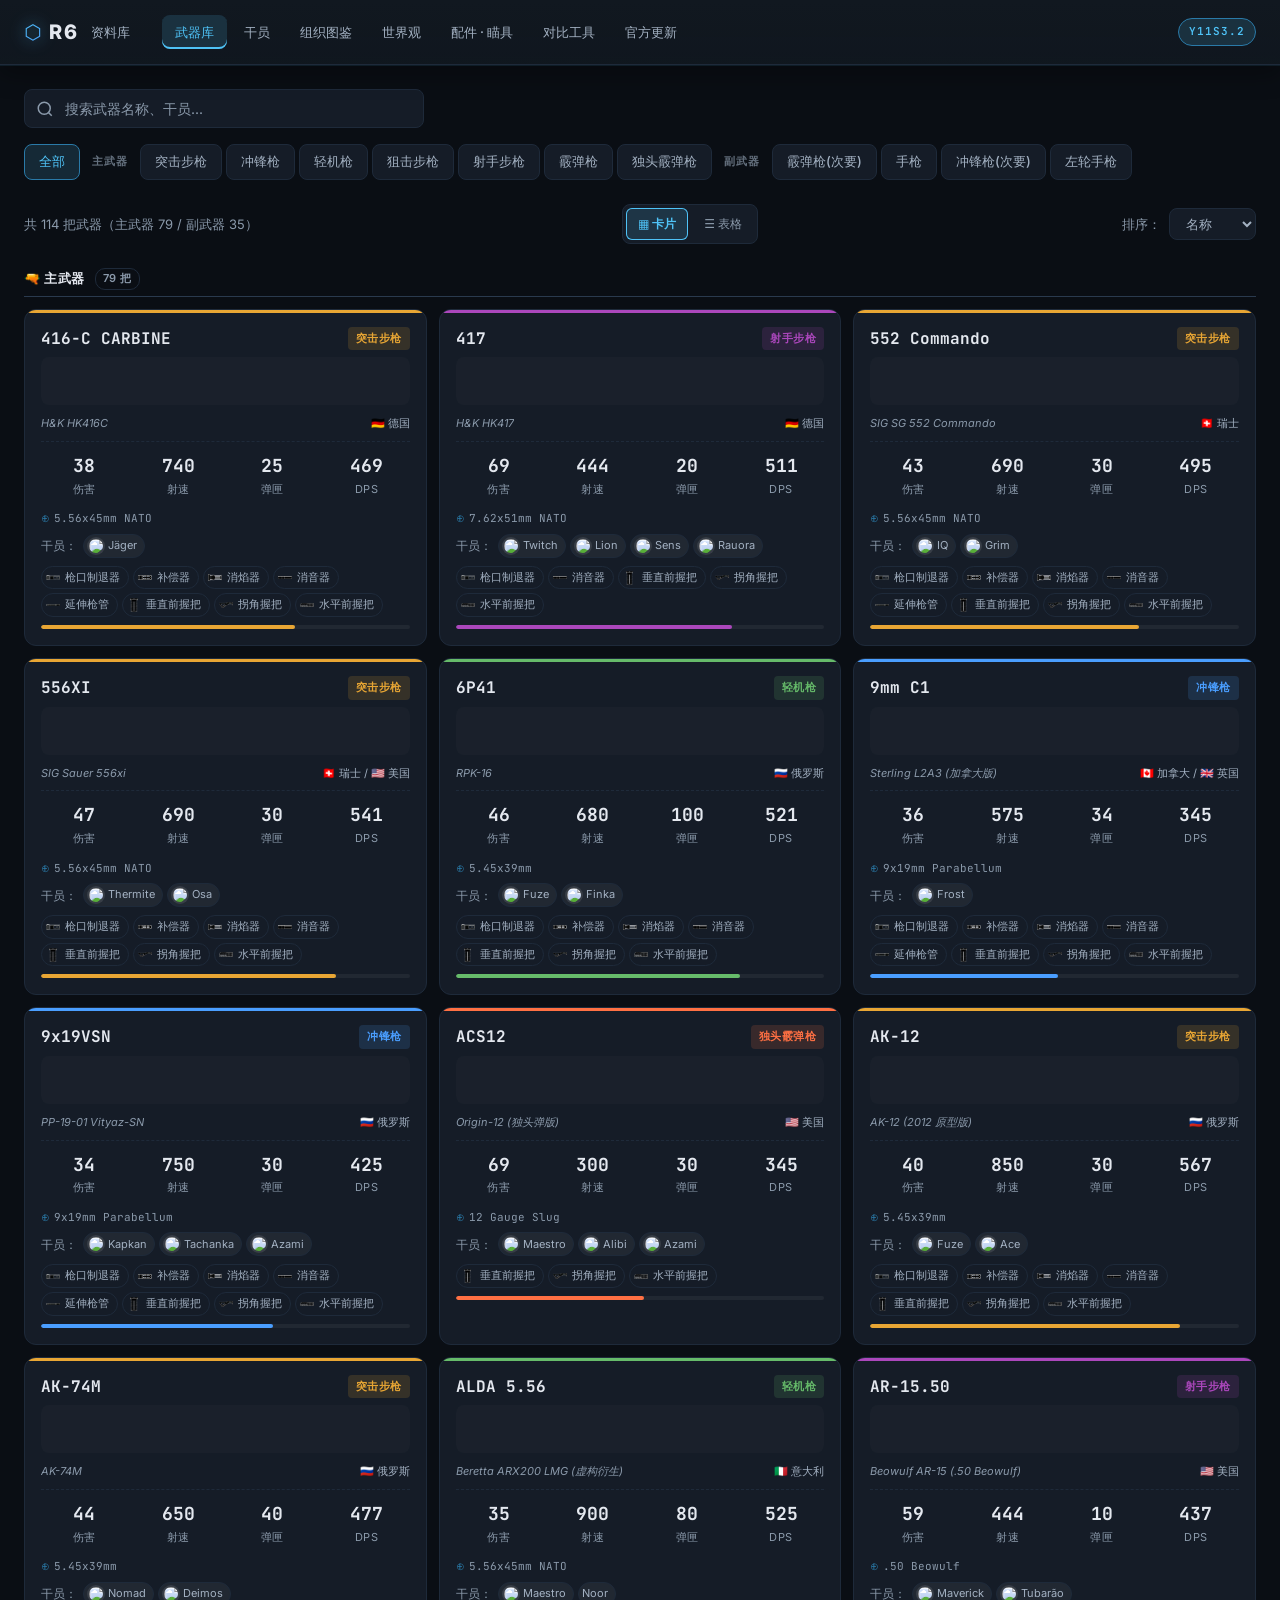
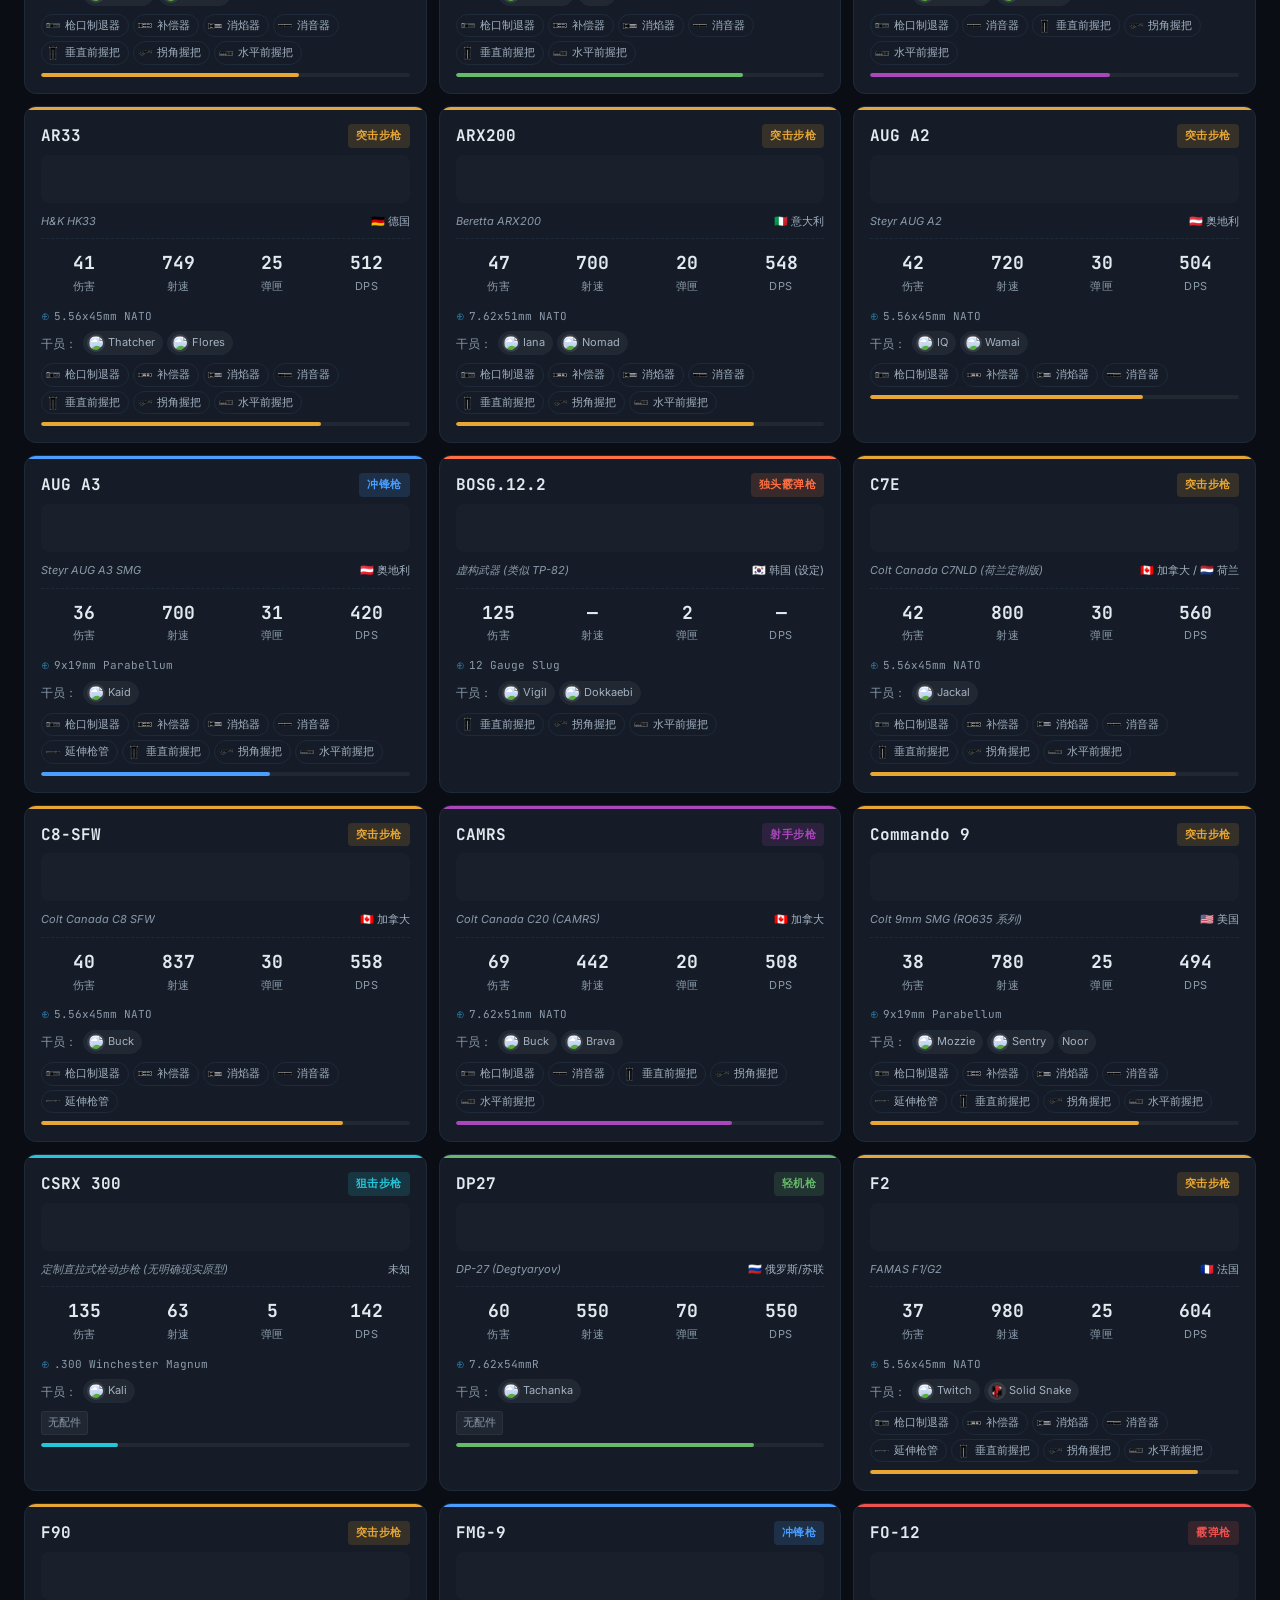
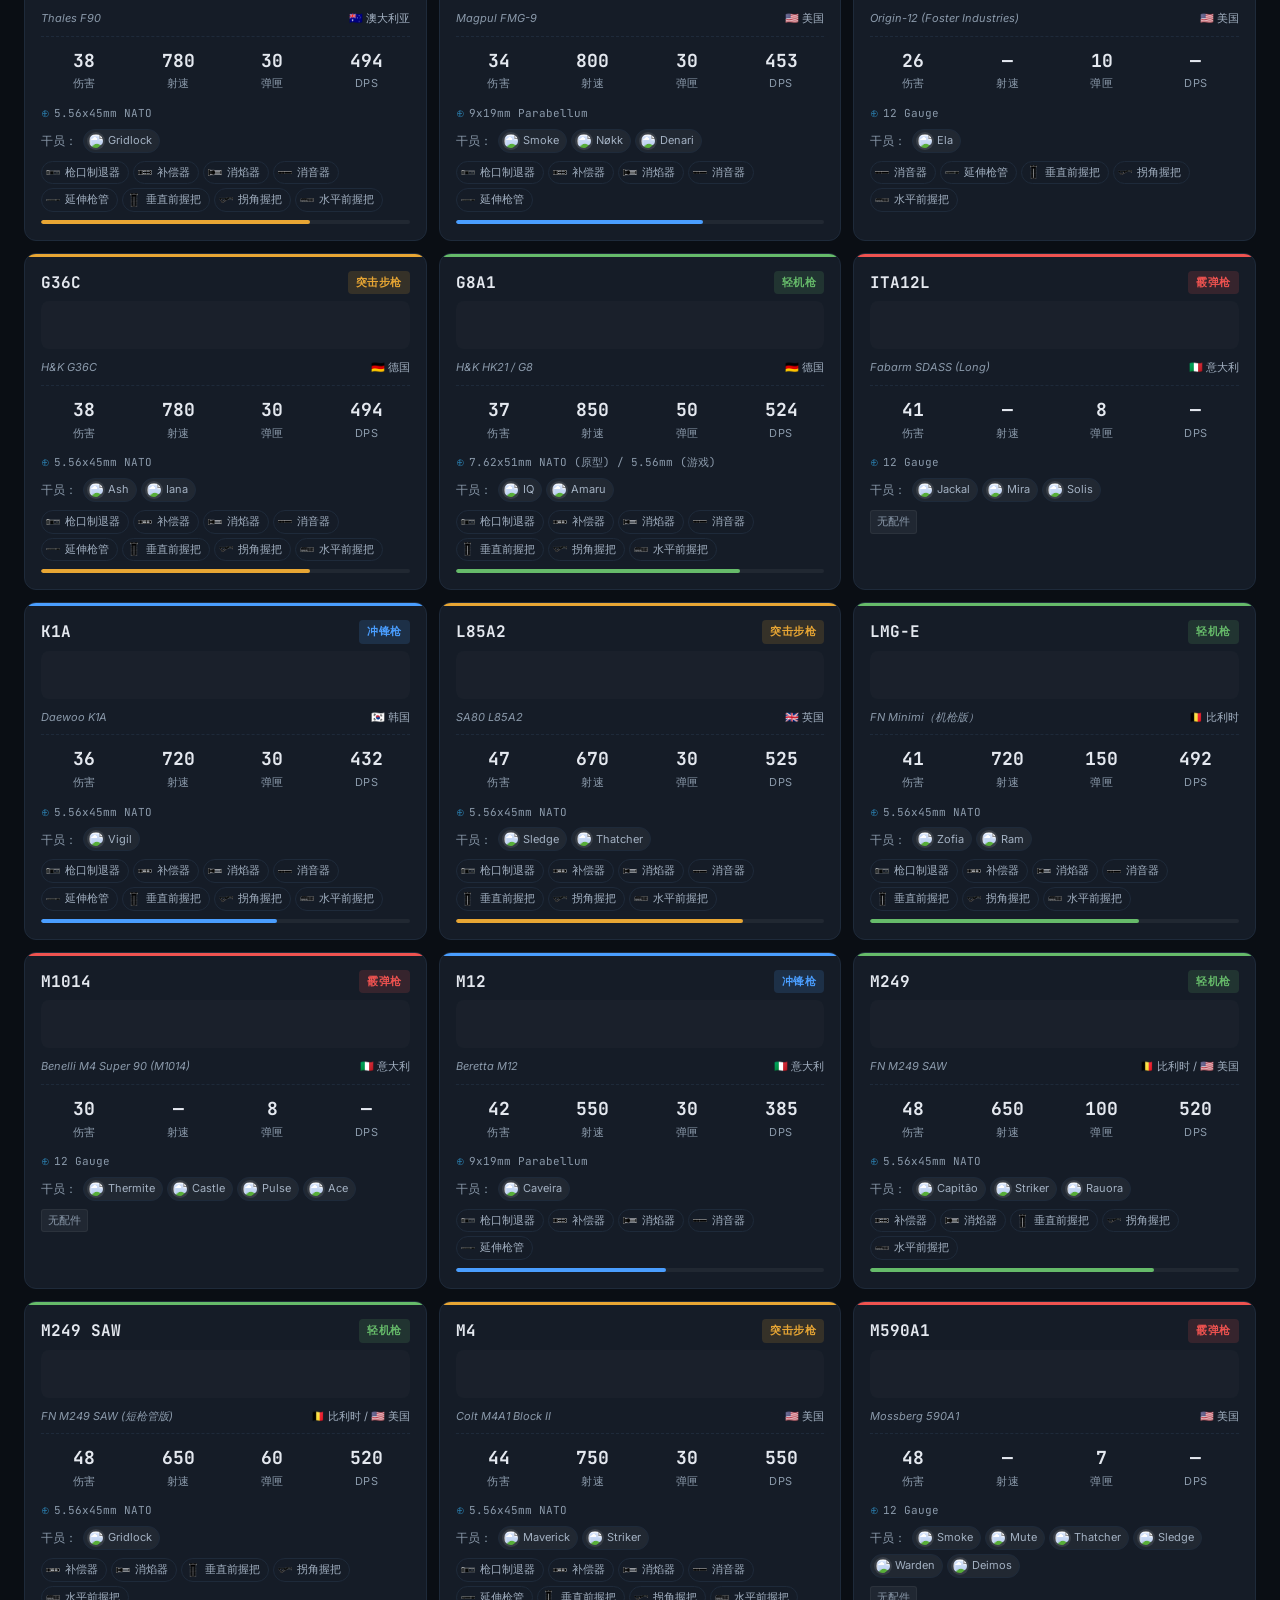
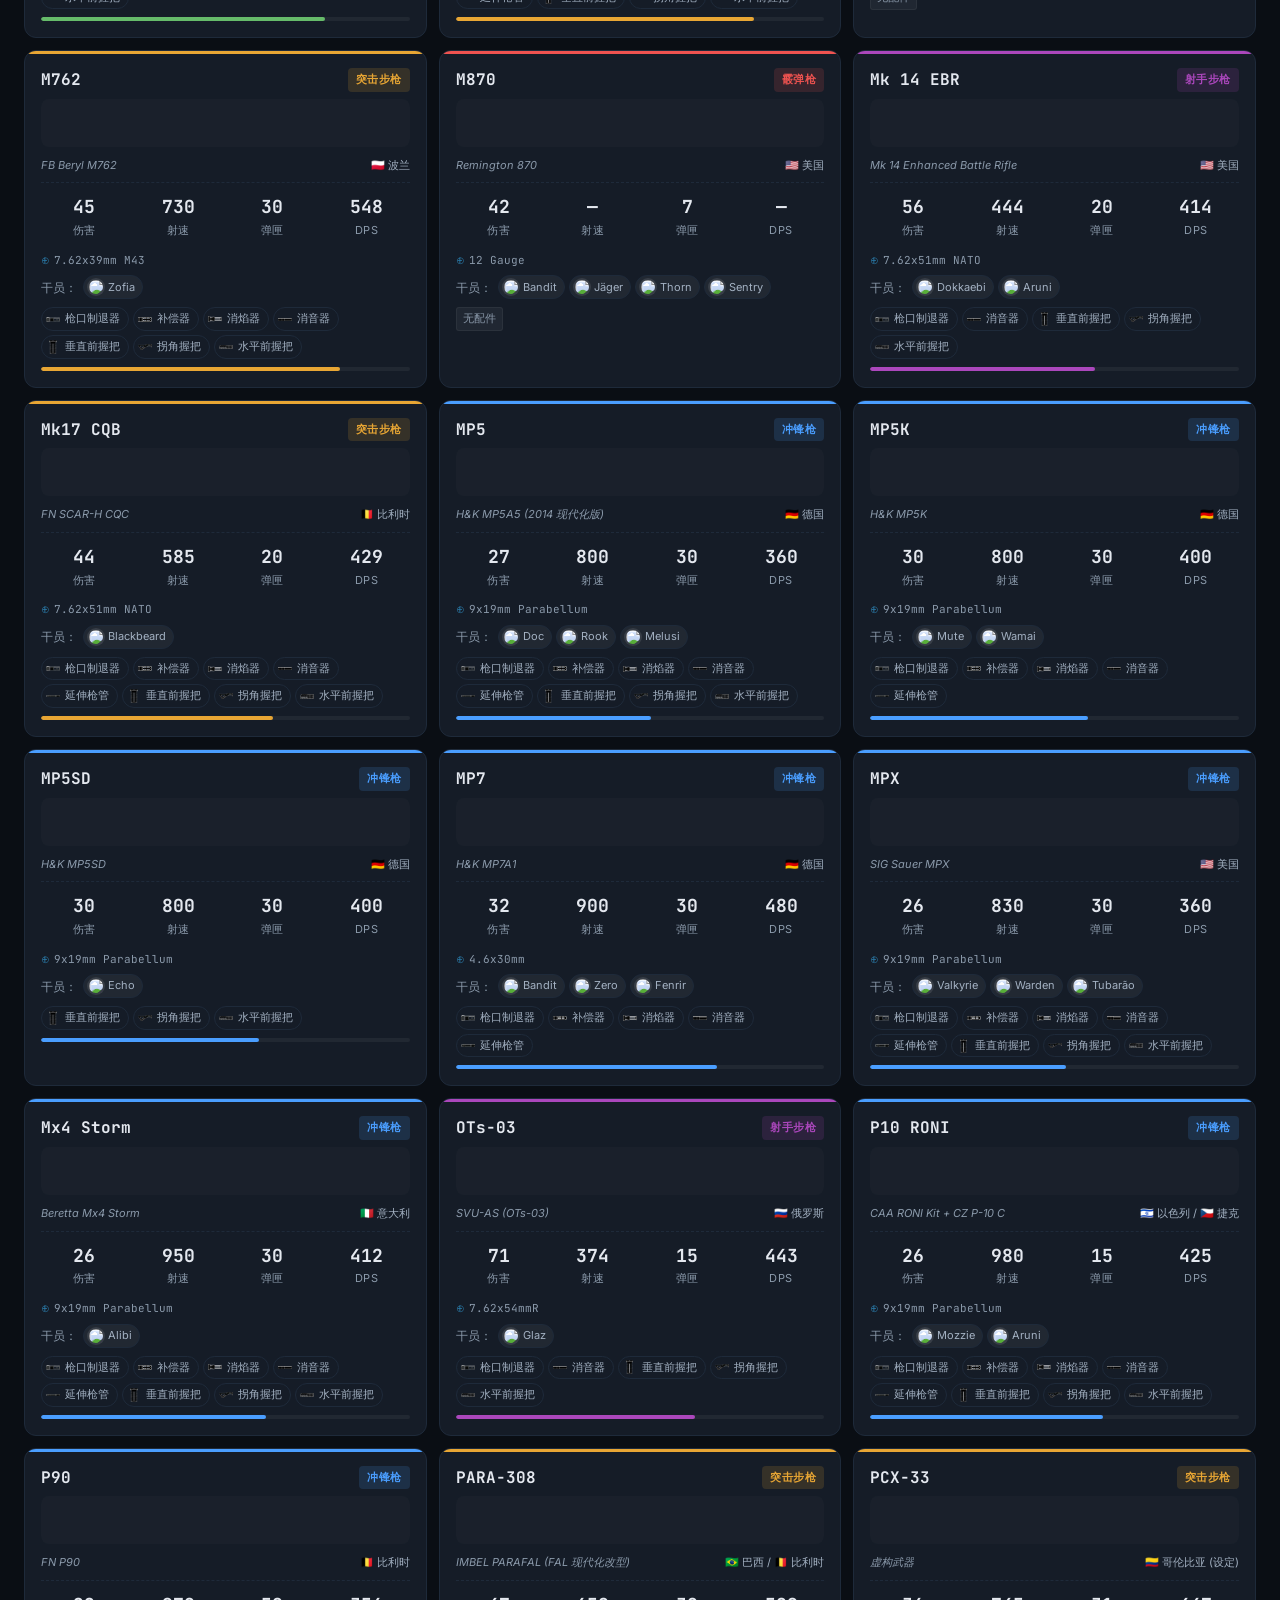
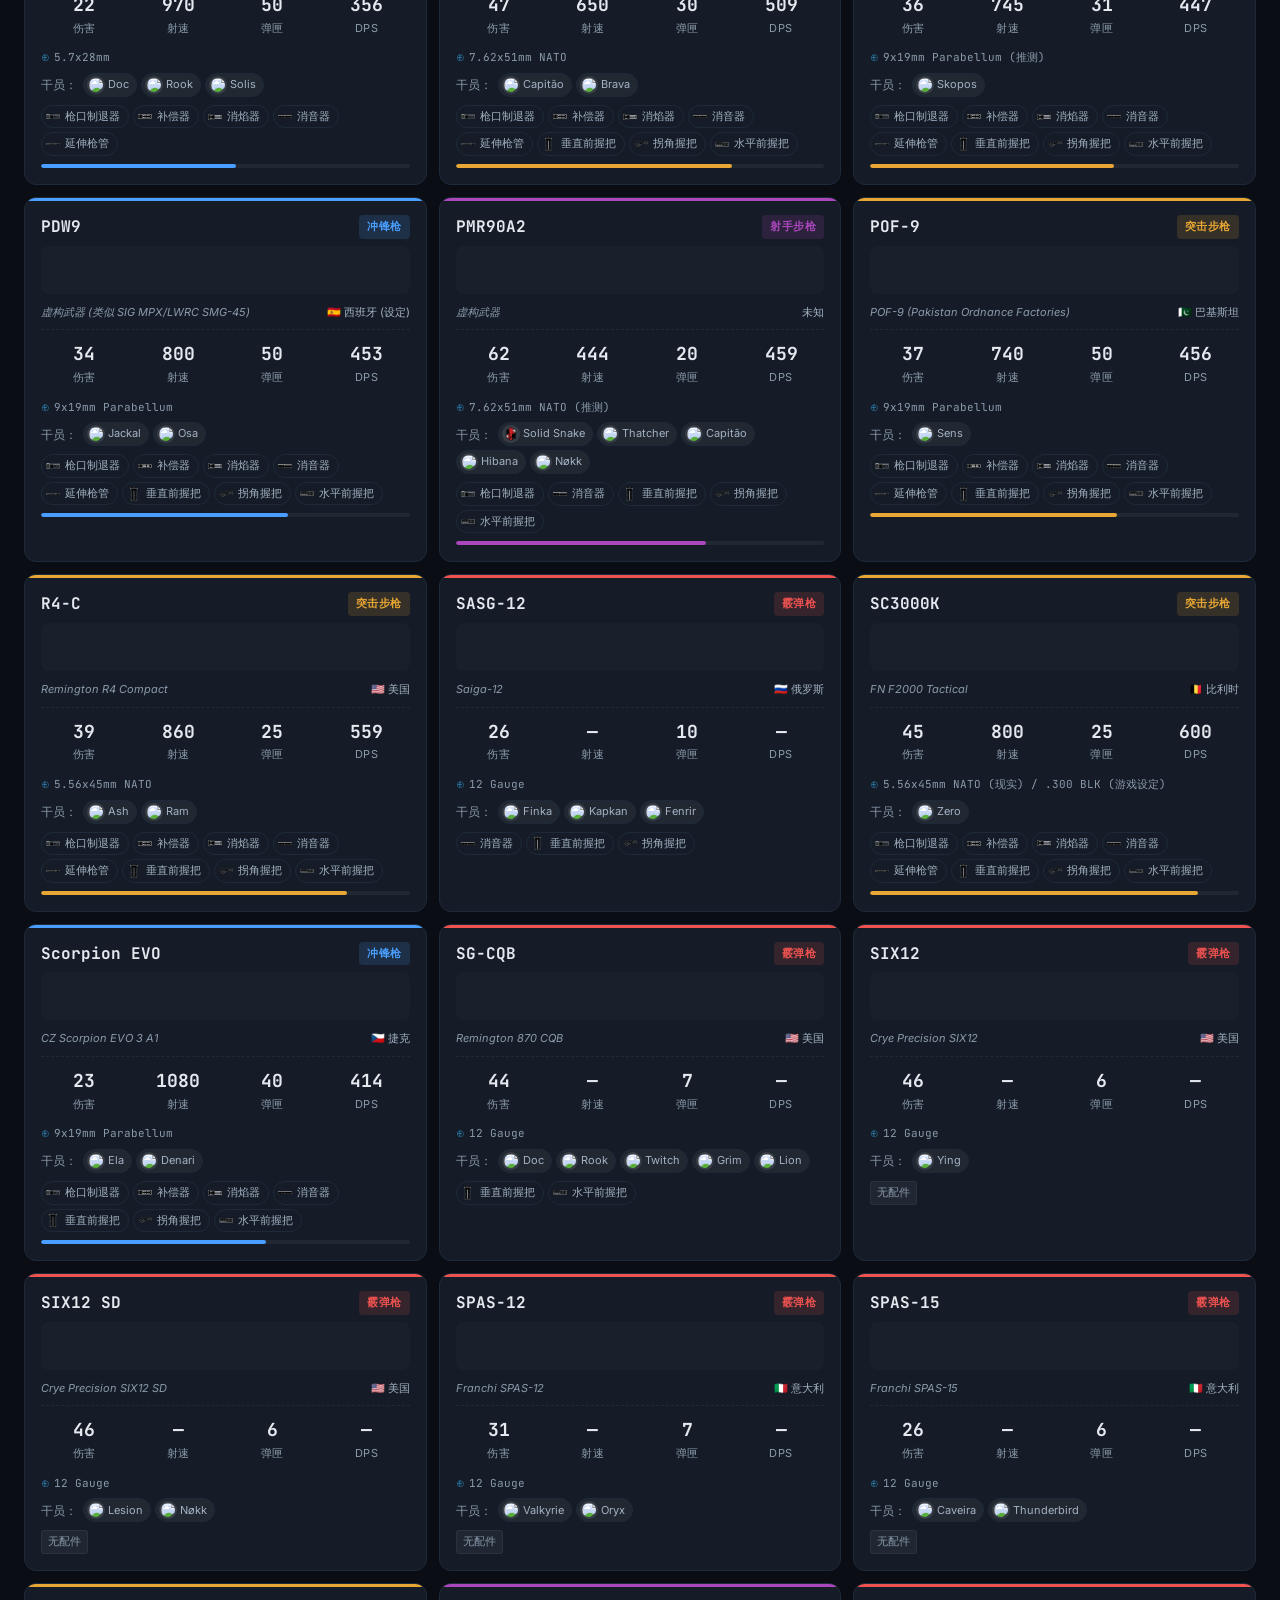
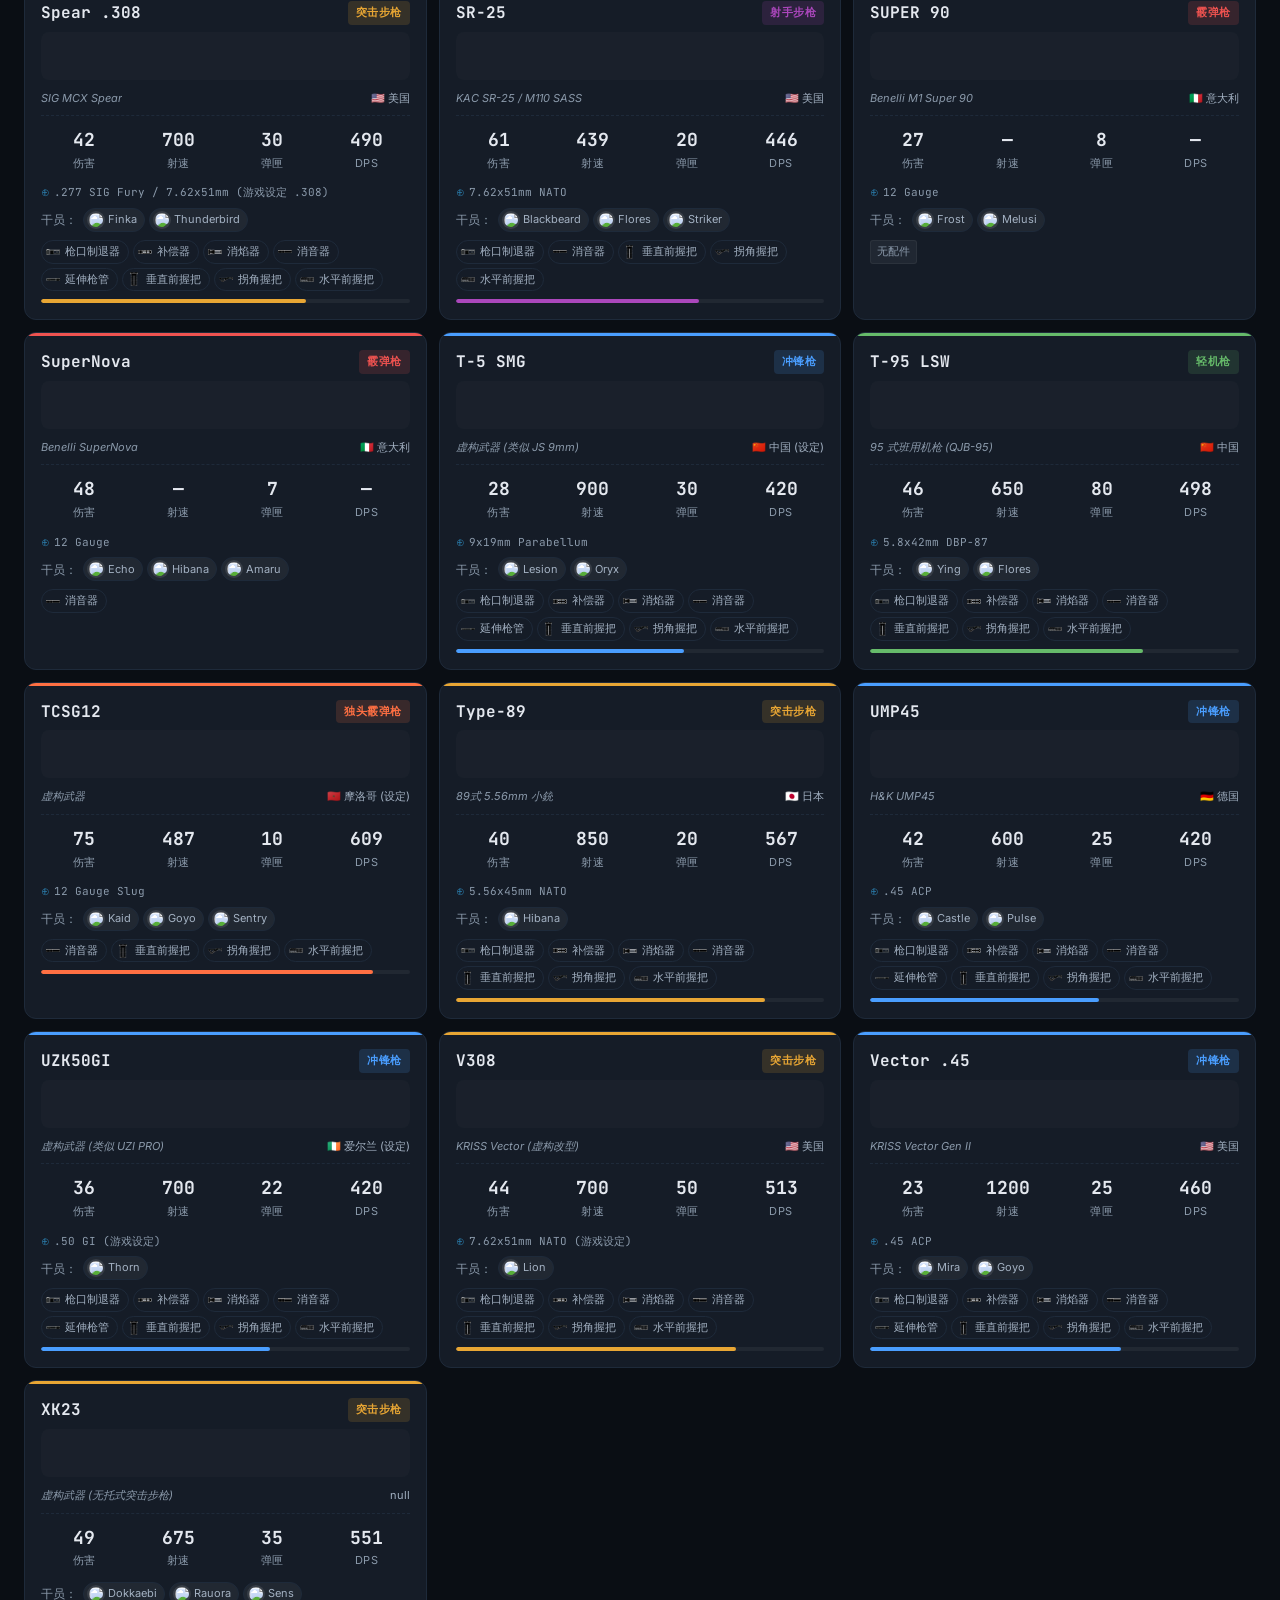
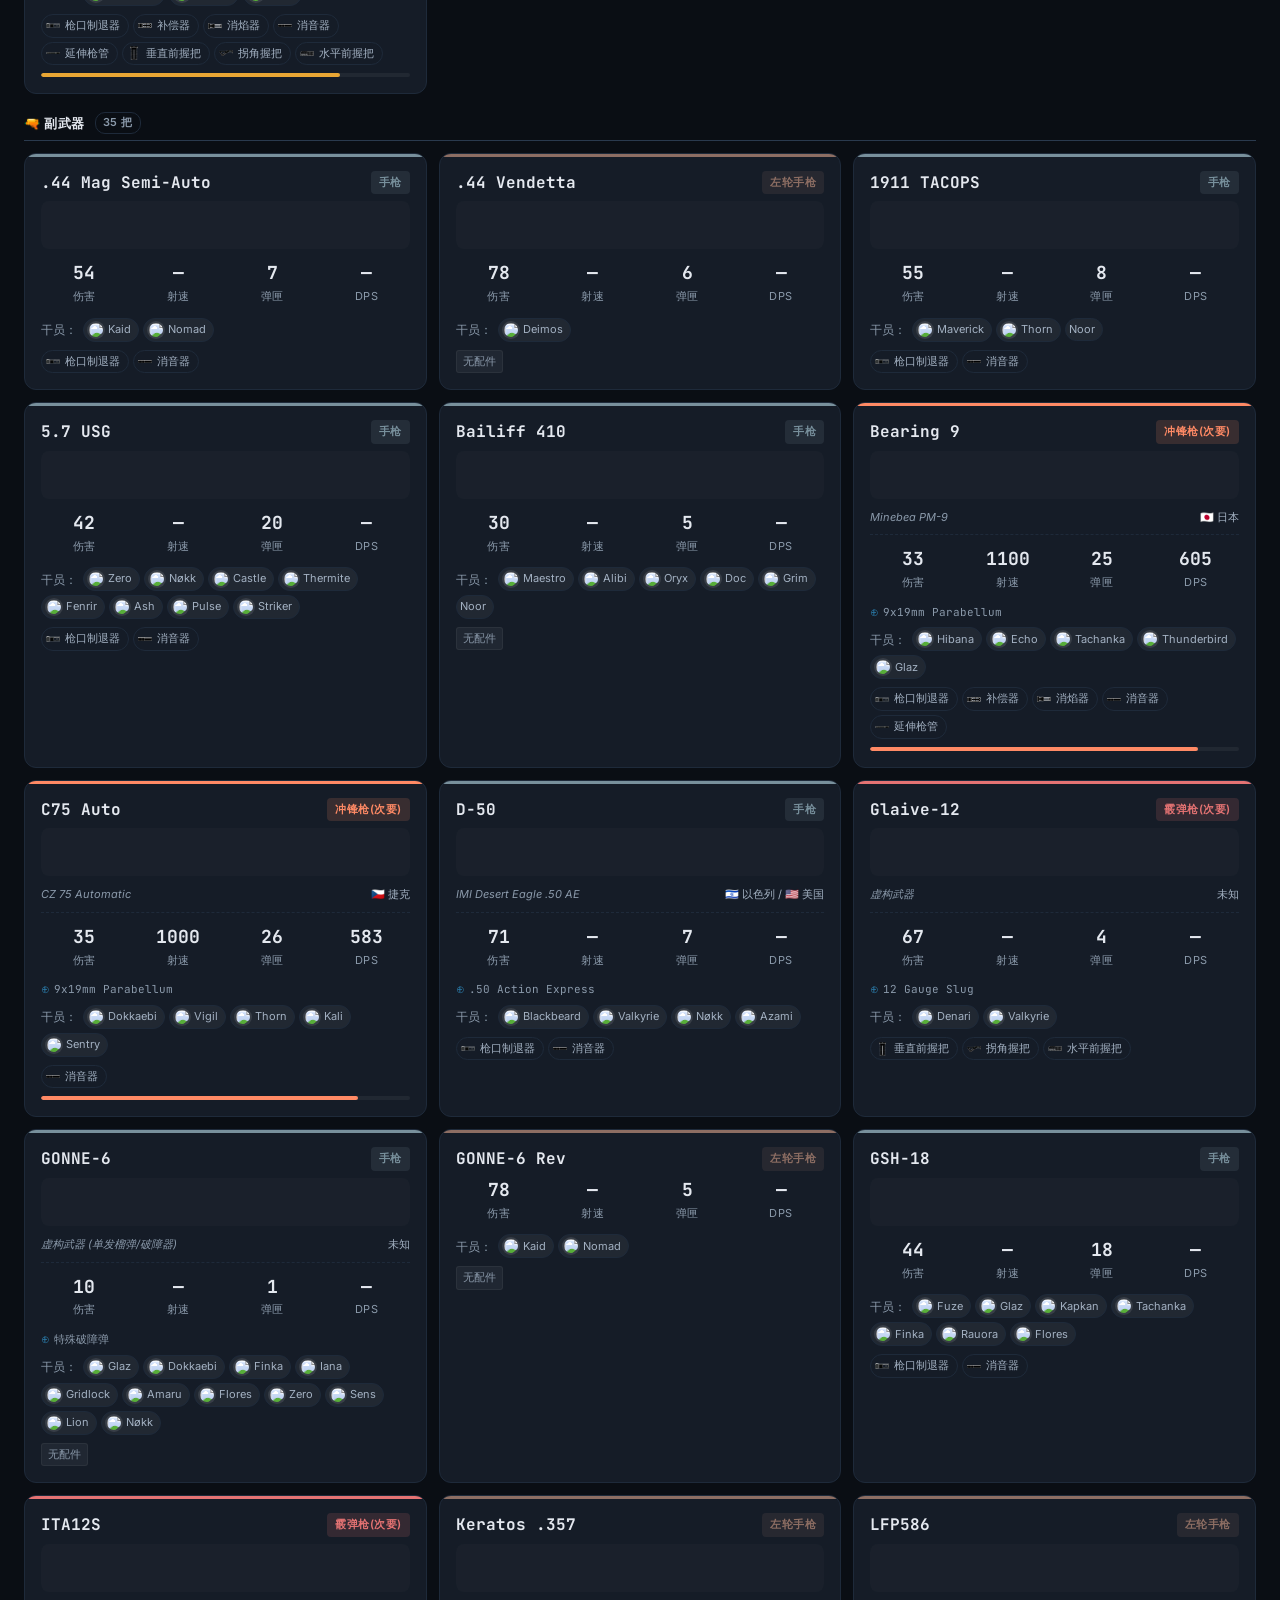
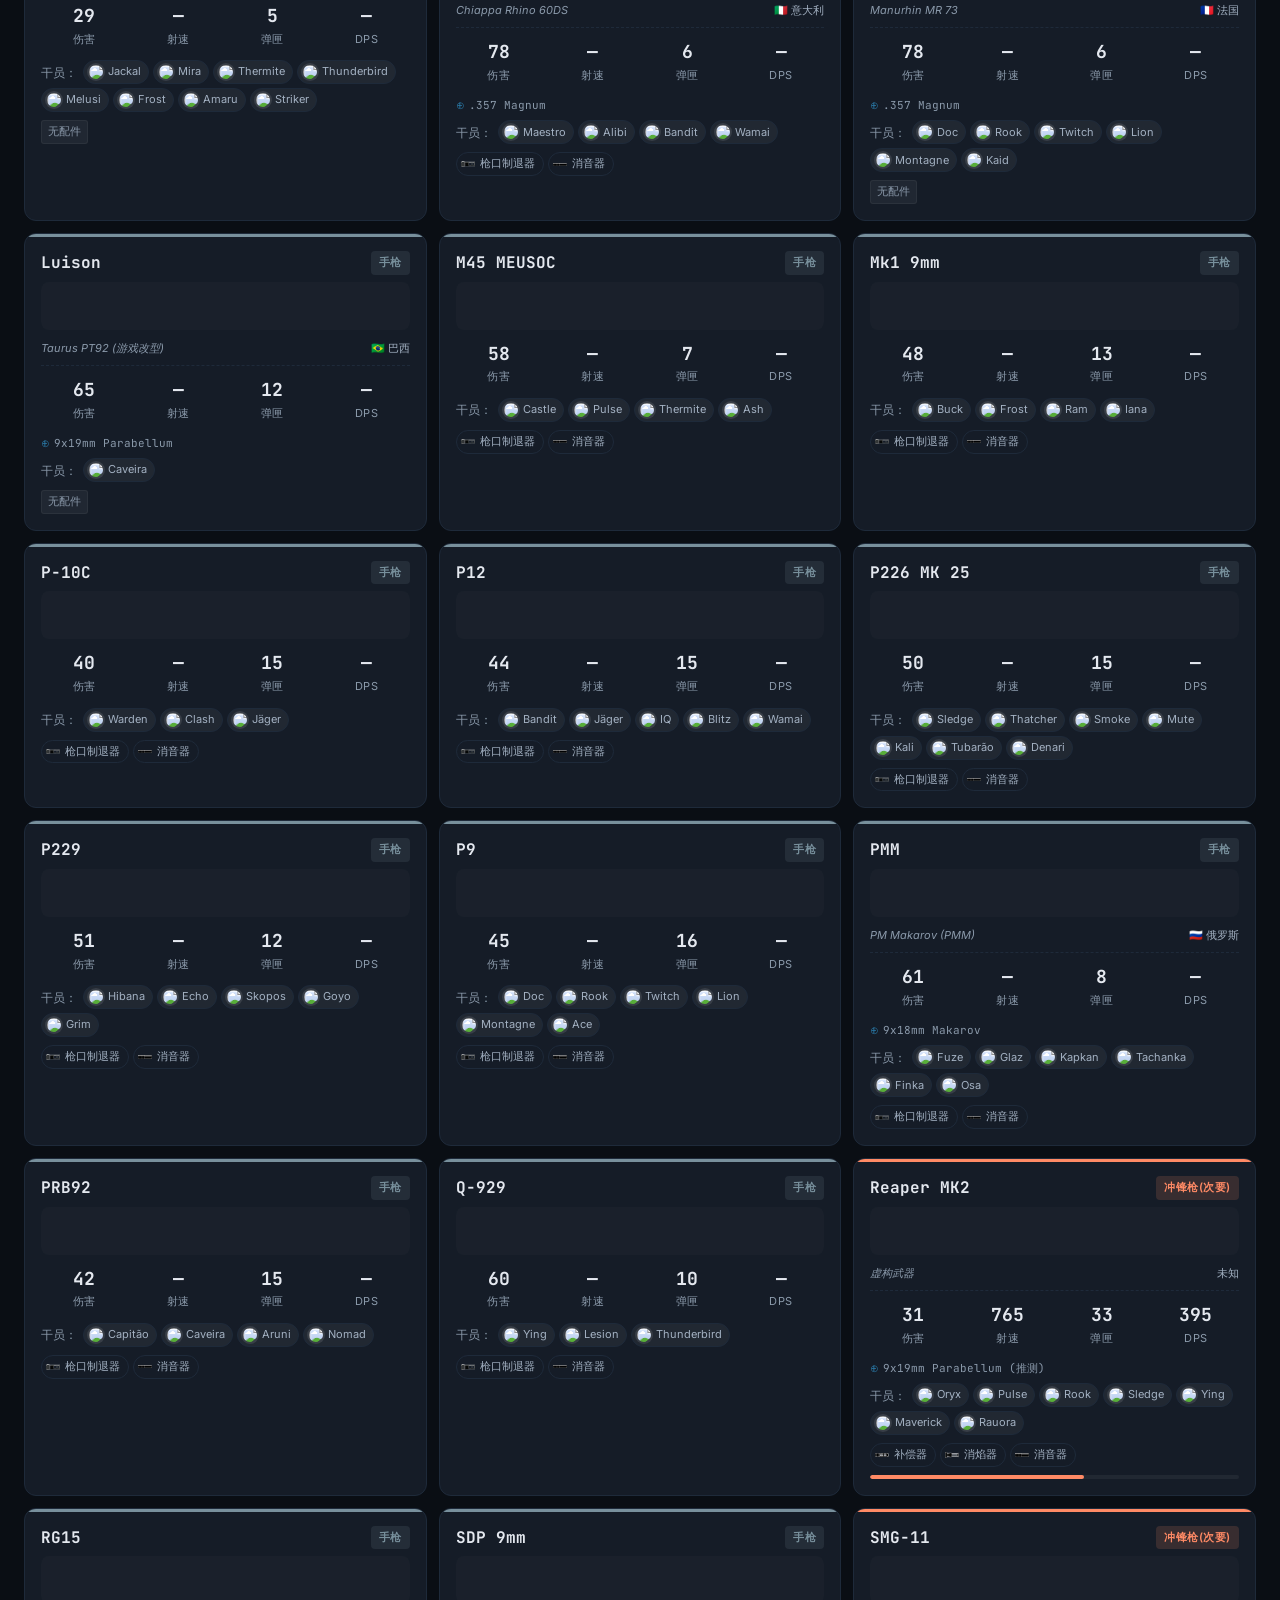
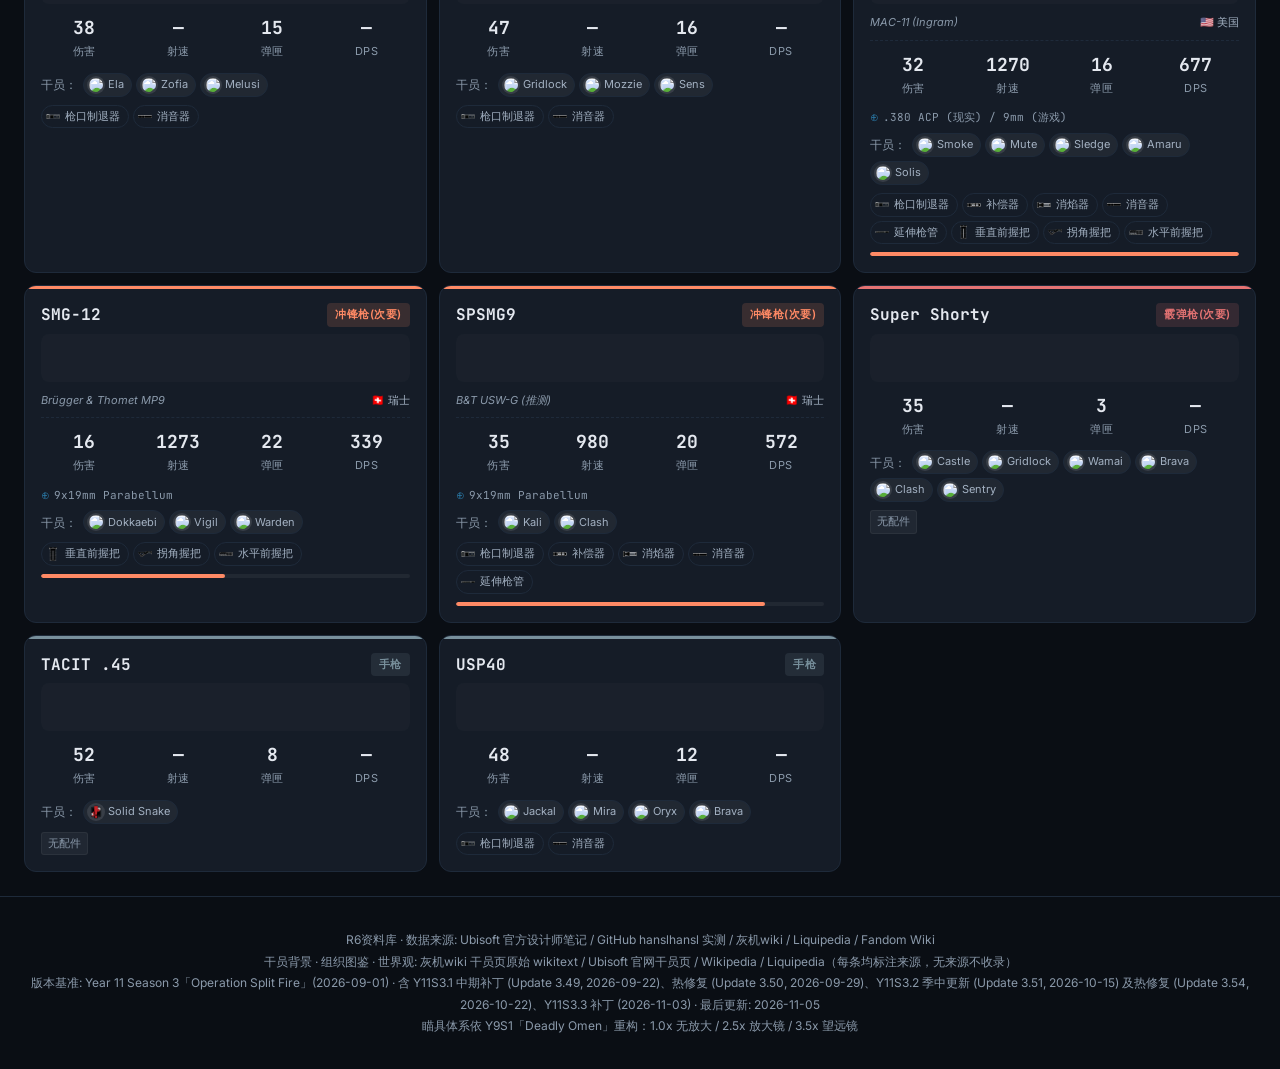
==== index.html @ fd971b1e "Y11S3.3 (2026-11-03): Commando 9 damage 36 -> 38 + falloff recalc - WEAPONS: Commando 9 damage 36 ->" ====
<!DOCTYPE html>
<html lang="zh-CN">
<head>
    <meta charset="UTF-8">
    <meta name="viewport" content="width=device-width, initial-scale=1.0">
    <title>R6资料库</title>
    <meta name="description" content="彩虹六号：围攻 中文资料库 — 武器数值 / 干员档案 / 配件图鉴 / 官方更新追踪">
    <link rel="preconnect" href="https://fonts.googleapis.com">
    <link href="https://fonts.googleapis.com/css2?family=Inter:wght@300;400;500;600;700;800;900&family=JetBrains+Mono:wght@400;500;600&display=swap" rel="stylesheet">
    <link rel="stylesheet" href="style.css">
</head>
<body>
    <!-- 顶部导航 -->
    <header class="header">
        <div class="header-inner">
            <div class="logo">
                <span class="logo-icon">⬡</span>
                <span class="logo-text">R6</span>
                <span class="logo-sub">资料库</span>
            </div>
            <nav class="nav">
                <a href="#" class="nav-link active" data-tab="weapons">武器库</a>
                <a href="#" class="nav-link" data-tab="operators">干员</a>
                <a href="#" class="nav-link" data-tab="orgs">组织图鉴</a>
                <a href="#" class="nav-link" data-tab="world">世界观</a>
                <a href="#" class="nav-link" data-tab="attachments" title="含瞄具图鉴：15 款军械库瞄具原生 ICON + 4 款专属内置瞄具">配件 · 瞄具</a>
                <a href="#" class="nav-link" data-tab="compare">对比工具</a>
                <a href="#" class="nav-link" data-tab="updates">官方更新</a>
            </nav>
            <div class="version-badge">Y11S3.2</div>
        </div>
    </header>

    <!-- 主内容区 -->
    <main class="main">
        <!-- 武器库页面 -->
        <section id="tab-weapons" class="tab-content active">
            <div class="toolbar">
                <div class="search-box">
                    <svg class="search-icon" viewBox="0 0 24 24" fill="none" stroke="currentColor" stroke-width="2"><circle cx="11" cy="11" r="8"/><path d="m21 21-4.35-4.35"/></svg>
                    <input type="text" id="weapon-search" placeholder="搜索武器名称、干员..." autocomplete="off">
                </div>
                <div class="filter-group">
                    <button class="filter-btn active" data-type="all">全部</button>
                    <span class="filter-divider">主武器</span>
                    <button class="filter-btn" data-type="ar">突击步枪</button>
                    <button class="filter-btn" data-type="smg">冲锋枪</button>
                    <button class="filter-btn" data-type="lmg">轻机枪</button>
                    <button class="filter-btn" data-type="sniper">狙击步枪</button>
                    <button class="filter-btn" data-type="dmr">射手步枪</button>
                    <button class="filter-btn" data-type="shotgun">霰弹枪</button>
                    <button class="filter-btn" data-type="slug">独头霰弹枪</button>
                    <span class="filter-divider">副武器</span>
                    <button class="filter-btn" data-type="shotgun_sec">霰弹枪(次要)</button>
                    <button class="filter-btn" data-type="pistol">手枪</button>
                    <button class="filter-btn" data-type="smg_sec">冲锋枪(次要)</button>
                    <button class="filter-btn" data-type="revolver">左轮手枪</button>
                </div>
            </div>
            <div class="stats-bar">
                <span id="weapon-count">正在加载...</span>
                <div class="view-switch" role="group" aria-label="视图切换">
                    <button class="view-btn active" data-view="card" title="卡片视图：带武器立绘">▦ 卡片</button>
                    <button class="view-btn" data-view="table" title="表格视图：保留立绘，一屏看更多，便于横向对比">☰ 表格</button>
                </div>
                <div class="sort-group">
                    <label>排序：</label>
                    <select id="weapon-sort">
                        <option value="name">名称</option>
                        <option value="damage">伤害 ↓</option>
                        <option value="rpm">射速 ↓</option>
                        <option value="dps">DPS ↓</option>
                    </select>
                </div>
            </div>
            <div id="weapon-grid" class="weapon-grid"></div>
            <div id="weapon-table-wrap" class="weapon-table-wrap" hidden></div>
        </section>

        <!-- 干员页面 -->
        <section id="tab-operators" class="tab-content">
            <h2 class="section-title">干员档案</h2>
            <p class="section-desc">
                收录 <b>78</b> 位干员，含背景故事 / 心理状态报告 / 培训经历 / 相关经验 / 人际关系 / 战术要点 / 琐事台词。<br>
                资料来源：灰机wiki 干员页原始 wikitext（背景与心理报告）· GitHub hanslhansl operators.json（携带武器 / 阵营）· Liquipedia（护甲 / 速度 / 职能 / 技能）· Ubisoft 官方公告（Noor 等新干员）。<br>
                无可靠来源的字段一律留空，不做估算。<b>点击任意干员卡片弹出完整档案</b>：装备 → 独特技能 → 背景 / 培训 / 人际 / 战术 / 琐事，全部内容上下平铺、直接滚动看完整份档案；弹窗内点武器名跳该武器详情，点组织徽章跳组织图鉴。
            </p>
            <div class="op-toolbar">
                <div class="op-filters">
                    <button class="op-filter active" data-side="all">全部</button>
                    <button class="op-filter" data-side="atk">⚔️ 进攻方</button>
                    <button class="op-filter" data-side="def">🛡️ 防守方</button>
                </div>
                <div class="search-box op-search">
                    <svg class="search-icon" viewBox="0 0 24 24" fill="none" stroke="currentColor" stroke-width="2"><circle cx="11" cy="11" r="8"/><path d="m21 21-4.3-4.3"/></svg>
                    <input type="text" id="op-search-input" placeholder="搜索干员 / 技能 / 武器…">
                </div>
                <div class="op-count" id="op-count"></div>
            </div>
            <div id="operator-cards" class="operator-cards"></div>
        </section>

        <!-- 组织图鉴页面 -->
        <section id="tab-orgs" class="tab-content">
            <h2 class="section-title">组织图鉴</h2>
            <p class="section-desc">
                收录彩虹小队干员所属的现实特种部队、游戏原创机构与剧情阵营，共 <b id="org-total">—</b> 个组织。<br>
                现实部队条目依据公开资料整理并标注成立年份；游戏原创机构与剧情阵营单独标注「游戏原创 / 阵营」。点击成员头像可跳转该干员档案。
            </p>
            <div class="op-toolbar">
                <div class="op-filters">
                    <button class="org-filter active" data-org-type="all">全部</button>
                    <button class="org-filter" data-org-type="real">🌐 现实部队</button>
                    <button class="org-filter" data-org-type="fictional">🎮 游戏原创</button>
                    <button class="org-filter" data-org-type="faction">🏳️ 阵营 / 编制</button>
                </div>
                <div class="search-box op-search">
                    <svg class="search-icon" viewBox="0 0 24 24" fill="none" stroke="currentColor" stroke-width="2"><circle cx="11" cy="11" r="8"/><path d="m21 21-4.3-4.3"/></svg>
                    <input type="text" id="org-search-input" placeholder="搜索组织 / 国家 / 干员…">
                </div>
                <div class="op-count" id="org-count"></div>
            </div>
            <div id="org-cards" class="org-cards"></div>
        </section>

        <!-- 世界观页面 -->
        <section id="tab-world" class="tab-content">
            <h2 class="section-title">世界观 · 剧情时间线</h2>
            <p class="section-desc">
                整理《彩虹六号：围攻》主线剧情：彩虹小队的重启与解散、永夜安港的加入与决裂、Deimos 与凯瑞斯军团的登场，以及第 11 年的收束。<br>
                每条内容均附来源，无可靠来源的部分不予收录。
            </p>
            <div id="world-body" class="world-body"></div>
        </section>

        <section id="tab-attachments" class="tab-content">
            <div class="attachment-overview">
                <h2 class="section-title">配件属性总览</h2>
                <p class="section-desc">按游戏内军械库分类：瞄准镜 / 枪管 / 握把 / 下挂。点击任意卡片查看完整属性与适用武器。<br>
                    全站 24 款配件图标均取自游戏内军械库原生截图（程序化切图、透明底）；仅「机瞄」为不占配件槽的默认状态，无图标。</p>
                <div id="attachment-cards" class="attachment-cards"></div>
            </div>
            <div class="attachment-compat">
                <h2 class="section-title">配件兼容性查询</h2>
                <p class="section-desc">选择一个配件，查看哪些武器可以装备它</p>
                <div class="compat-controls">
                    <select id="compat-slot">
                        <option value="barrel">枪管配件</option>
                        <option value="grip">握把配件</option>
                        <option value="sight">瞄准镜</option>
                        <option value="underbarrel">下挂配件</option>
                    </select>
                    <select id="compat-attachment"></select>
                </div>
                <div id="compat-results" class="compat-results"></div>
            </div>
        </section>

        <!-- 对比工具页面 -->
        <section id="tab-compare" class="tab-content">
            <h2 class="section-title">武器对比工具</h2>
            <p class="section-desc">选择2-4把武器进行属性横向对比</p>
            <div class="compare-selectors">
                <div class="compare-slot" data-slot="0">
                    <select class="compare-select"><option value="">选择武器...</option></select>
                </div>
                <div class="compare-slot" data-slot="1">
                    <select class="compare-select"><option value="">选择武器...</option></select>
                </div>
                <div class="compare-slot" data-slot="2">
                    <select class="compare-select"><option value="">选择武器...</option></select>
                </div>
                <div class="compare-slot" data-slot="3">
                    <select class="compare-select"><option value="">选择武器...</option></select>
                </div>
            </div>
            <div id="compare-table" class="compare-table"></div>
        </section>

        <!-- 官方更新页面 -->
        <section id="tab-updates" class="tab-content">
            <h2 class="section-title">R6S 官方更新追踪</h2>
            <p class="section-desc">自动收集育碧官方更新信息和设计师笔记</p>
            <div id="updates-feed" class="updates-feed"></div>
        </section>
    </main>

    <!-- 武器详情抽屉 -->
    <div id="weapon-modal" class="modal" role="dialog" aria-modal="true" aria-label="武器详情" aria-hidden="true">
        <div class="modal-overlay"></div>
        <div class="modal-content">
            <button class="modal-close" aria-label="关闭">&times;</button>
            <div id="modal-body"></div>
        </div>
    </div>

    <!-- 干员详情抽屉 -->
    <div id="operator-modal" class="modal" role="dialog" aria-modal="true" aria-label="干员档案" aria-hidden="true">
        <div class="modal-overlay"></div>
        <div class="modal-content">
            <button class="modal-close" aria-label="关闭">&times;</button>
            <div id="operator-modal-body"></div>
        </div>
    </div>

    <!-- 配件详情抽屉 -->
    <div id="attachment-modal" class="modal" role="dialog" aria-modal="true" aria-label="配件详情" aria-hidden="true">
        <div class="modal-overlay"></div>
        <div class="modal-content">
            <button class="modal-close" aria-label="关闭">&times;</button>
            <div id="attachment-modal-body"></div>
        </div>
    </div>

    <!-- 通用信息抽屉（专属瞄具等一次性内容） -->
    <div id="info-modal" class="modal" role="dialog" aria-modal="true" aria-label="详细信息" aria-hidden="true">
        <div class="modal-overlay"></div>
        <div class="modal-content">
            <button class="modal-close" aria-label="关闭">&times;</button>
            <div id="info-modal-body"></div>
        </div>
    </div>

    <button id="back-to-top" type="button" aria-label="回到顶部" title="回到顶部">↑</button>

    <footer class="footer">
        <p>R6资料库 · 数据来源: Ubisoft 官方设计师笔记 / GitHub hanslhansl 实测 / 灰机wiki / Liquipedia / Fandom Wiki</p>
        <p>干员背景 · 组织图鉴 · 世界观: 灰机wiki 干员页原始 wikitext / Ubisoft 官网干员页 / Wikipedia / Liquipedia（每条均标注来源，无来源不收录）</p>
        <p>版本基准: Year 11 Season 3「Operation Split Fire」(2026-09-01) · 含 Y11S3.1 中期补丁 (Update 3.49, 2026-09-22)、热修复 (Update 3.50, 2026-09-29)、Y11S3.2 季中更新 (Update 3.51, 2026-10-15) 及热修复 (Update 3.54, 2026-10-22)、Y11S3.3 补丁 (2026-11-03) · 最后更新: 2026-11-05</p>
        <p>瞄具体系依 Y9S1「Deadly Omen」重构：1.0x 无放大 / 2.5x 放大镜 / 3.5x 望远镜</p>
    </footer>

    <script src="data.js"></script>
    <script src="lore.js"></script>
    <script src="app.js"></script>
</body>
</html>
---- style.css ----
/* ============================================
   R6S 武器配件数据库 - 样式表
   ============================================ */

/* [hidden] 必须强制生效：UA 样式表里的 [hidden]{display:none} 优先级
   低于本文件的类选择器（如 .weapon-grid{display:grid}），否则 hidden=true
   的元素照样显示 —— 卡片/表格视图切换就是栽在这里 */
[hidden] { display: none !important; }

:root {
    --bg-primary: #0a0e14;
    --bg-secondary: #111820;
    --bg-card: #151c27;
    --bg-card-hover: #1a2332;
    --bg-modal: #121a25;
    --border: #1e2a3a;
    --border-light: #2a3a4e;
    --text-primary: #e4e8ef;
    --text-secondary: #a3b1c2;
    /* 原 #5a6a7a 在深色底上仅 3.5:1（低于 WCAG AA 4.5:1），提亮后为 6.7:1 */
    --text-muted: #8b9aab;

    /* 字阶：全站收敛到 6 档，最小 11px（原先散落 17 种字号、78 处 ≤11px） */
    --fs-xs: 11px;
    --fs-sm: 12px;
    --fs-base: 13px;
    --fs-md: 14px;
    --fs-lg: 16px;
    --fs-xl: 20px;
    --fs-2xl: 26px;
    --accent: #4fc3f7;
    --accent-dim: #2a7aa8;
    --accent-glow: rgba(79, 195, 247, 0.15);
    --attack: #e8a634;
    --defense: #4a9eff;
    --danger: #ef5350;
    --success: #66bb6a;
    --warning: #ffa726;
    --ar: #e8a634;
    --smg: #4a9eff;
    --lmg: #66bb6a;
    --dmr: #ab47bc;
    --shotgun: #ef5350;
    --slug: #ff7043;
    --sniper: #26c6da;
    --pistol: #78909c;
    --revolver: #8d6e63;
    --shotgun_sec: #e57373;
    --smg_sec: #ff8a65;
    --mp: #ff7043;
    --font-main: 'Inter', -apple-system, BlinkMacSystemFont, system-ui, sans-serif;
    --font-mono: 'JetBrains Mono', 'Cascadia Code', monospace;
    --radius: 8px;
    --radius-lg: 12px;
    --shadow: 0 4px 24px rgba(0,0,0,0.3);
    --shadow-lg: 0 8px 48px rgba(0,0,0,0.5);
    --transition: 0.2s ease;
}

* {
    margin: 0;
    padding: 0;
    box-sizing: border-box;
}

html {
    scroll-behavior: smooth;
}

body {
    font-family: var(--font-main);
    background: var(--bg-primary);
    color: var(--text-primary);
    line-height: 1.6;
    min-height: 100vh;
    -webkit-font-smoothing: antialiased;
}

/* ---- Header ---- */
.header {
    background: var(--bg-secondary);
    border-bottom: 1px solid var(--border);
    position: sticky;
    top: 0;
    z-index: 100;
    backdrop-filter: blur(12px);
}

.header-inner {
    max-width: 1440px;
    margin: 0 auto;
    padding: 0 24px;
    height: 64px;
    display: flex;
    align-items: center;
    gap: 32px;
}

.logo {
    display: flex;
    align-items: center;
    gap: 8px;
    flex-shrink: 0;
}

.logo-icon {
    font-size: 20px;
    color: var(--accent);
    filter: drop-shadow(0 0 8px var(--accent));
}

.logo-text {
    font-size: 20px;
    font-weight: 800;
    letter-spacing: 2px;
    color: var(--text-primary);
}

.logo-sub {
    font-size: 13px;
    font-weight: 400;
    color: var(--text-secondary);
    margin-left: 4px;
}

.nav {
    display: flex;
    gap: 4px;
}

.nav-link {
    padding: 8px 16px;
    border-radius: var(--radius);
    color: var(--text-secondary);
    text-decoration: none;
    font-size: 14px;
    font-weight: 500;
    transition: var(--transition);
    position: relative;
}

.nav-link:hover {
    color: var(--text-primary);
    background: rgba(255,255,255,0.05);
}

.nav-link.active {
    color: var(--accent);
    background: var(--accent-glow);
}

.version-badge {
    margin-left: auto;
    font-size: 11px;
    font-weight: 600;
    color: var(--accent);
    background: var(--accent-glow);
    padding: 4px 10px;
    border-radius: 20px;
    border: 1px solid var(--accent-dim);
    letter-spacing: 1px;
    font-family: var(--font-mono);
}

/* ---- Main ---- */
.main {
    max-width: 1440px;
    margin: 0 auto;
    padding: 24px;
    min-height: calc(100vh - 128px);
}

.tab-content {
    display: none;
    animation: fadeIn 0.3s ease;
}

.tab-content.active {
    display: block;
}

@keyframes fadeIn {
    from { opacity: 0; transform: translateY(8px); }
    to { opacity: 1; transform: translateY(0); }
}

/* ---- Toolbar ---- */
.toolbar {
    display: flex;
    gap: 16px;
    align-items: center;
    flex-wrap: wrap;
    margin-bottom: 16px;
}

.search-box {
    position: relative;
    flex: 1;
    min-width: 240px;
    max-width: 400px;
}

.search-icon {
    position: absolute;
    left: 12px;
    top: 50%;
    transform: translateY(-50%);
    width: 18px;
    height: 18px;
    color: var(--text-muted);
}

.search-box input {
    width: 100%;
    padding: 10px 16px 10px 40px;
    background: var(--bg-card);
    border: 1px solid var(--border);
    border-radius: var(--radius);
    color: var(--text-primary);
    font-size: 14px;
    font-family: var(--font-main);
    outline: none;
    transition: var(--transition);
}

.search-box input:focus {
    border-color: var(--accent);
    box-shadow: 0 0 0 3px var(--accent-glow);
}

.search-box input::placeholder {
    color: var(--text-muted);
}

.filter-group {
    display: flex;
    gap: 4px;
    flex-wrap: wrap;
}

.filter-btn {
    padding: 8px 14px;
    border: 1px solid var(--border);
    border-radius: var(--radius);
    background: var(--bg-card);
    color: var(--text-secondary);
    font-size: 13px;
    font-weight: 500;
    cursor: pointer;
    transition: var(--transition);
    font-family: var(--font-main);
}

.filter-btn:hover {
    border-color: var(--border-light);
    color: var(--text-primary);
    background: var(--bg-card-hover);
}

.filter-btn.active {
    background: var(--accent-glow);
    border-color: var(--accent-dim);
    color: var(--accent);
}

/* ---- Stats Bar ---- */
.stats-bar {
    display: flex;
    align-items: center;
    justify-content: space-between;
    padding: 8px 0;
    margin-bottom: 16px;
    font-size: 13px;
    color: var(--text-muted);
}

.sort-group {
    display: flex;
    align-items: center;
    gap: 8px;
}

.sort-group select {
    padding: 6px 12px;
    background: var(--bg-card);
    border: 1px solid var(--border);
    border-radius: var(--radius);
    color: var(--text-secondary);
    font-size: 13px;
    font-family: var(--font-main);
    cursor: pointer;
    outline: none;
}

.sort-group select:focus {
    border-color: var(--accent);
}

/* ---- Weapon Grid ---- */
.weapon-grid {
    display: grid;
    grid-template-columns: repeat(auto-fill, minmax(340px, 1fr));
    gap: 12px;
}

/* 主武器 / 副武器 分组标题（占满整行） */
.weapon-group-title {
    grid-column: 1 / -1;
    display: flex;
    align-items: center;
    gap: 10px;
    margin-top: 6px;
    padding-bottom: 6px;
    border-bottom: 1px solid var(--border-light);
    font-size: 13px;
    font-weight: 800;
    color: var(--text-primary);
    letter-spacing: .5px;
}
.weapon-group-title:first-child { margin-top: 0; }
.weapon-group-title em {
    font-style: normal;
    font-size: 11px;
    font-weight: 600;
    color: var(--text-muted);
    padding: 1px 7px;
    border: 1px solid var(--border);
    border-radius: 10px;
}

.weapon-card {
    background: var(--bg-card);
    border: 1px solid var(--border);
    border-radius: var(--radius-lg);
    padding: 16px;
    cursor: pointer;
    transition: var(--transition);
    position: relative;
    overflow: hidden;
}

.weapon-card:hover {
    border-color: var(--border-light);
    background: var(--bg-card-hover);
    transform: translateY(-2px);
    box-shadow: var(--shadow);
}

.weapon-card::before {
    content: '';
    position: absolute;
    top: 0;
    left: 0;
    right: 0;
    height: 3px;
}

.weapon-card[data-type="ar"]::before { background: var(--ar); }
.weapon-card[data-type="smg"]::before { background: var(--smg); }
.weapon-card[data-type="lmg"]::before { background: var(--lmg); }
.weapon-card[data-type="dmr"]::before { background: var(--dmr); }
.weapon-card[data-type="shotgun"]::before { background: var(--shotgun); }
.weapon-card[data-type="slug"]::before { background: var(--slug); }
.weapon-card[data-type="sniper"]::before { background: var(--sniper); }
.weapon-card[data-type="pistol"]::before { background: var(--pistol); }
.weapon-card[data-type="revolver"]::before { background: var(--revolver); }
.weapon-card[data-type="shotgun_sec"]::before { background: var(--shotgun_sec); }
.weapon-card[data-type="smg_sec"]::before { background: var(--smg_sec); }
.weapon-card[data-type="mp"]::before { background: var(--mp); }

.weapon-card-header {
    display: flex;
    align-items: center;
    justify-content: space-between;
    margin-bottom: 4px;
}

/* ---- 武器缩略图（卡片） ---- */
.weapon-thumb-row {
    display: flex;
    justify-content: center;
    margin: 6px 0 10px;
    padding: 8px;
    background: rgba(255,255,255,0.02);
    border-radius: var(--radius);
    min-height: 48px;
}

.weapon-thumb {
    max-height: 56px;
    max-width: 100%;
    object-fit: contain;
    filter: brightness(0.9) contrast(1.1);
    transition: filter 0.2s;
}

.weapon-card:hover .weapon-thumb {
    filter: brightness(1) contrast(1.15);
}

/* ---- 武器大图（弹窗） ---- */
.modal-weapon-image {
    display: flex;
    justify-content: center;
    padding: 16px;
    margin-bottom: 12px;
    background: linear-gradient(135deg, rgba(79,195,247,0.03), rgba(255,255,255,0.02));
    border: 1px solid var(--border);
    border-radius: var(--radius-lg);
}

.modal-weapon-image img {
    max-height: 100px;
    max-width: 100%;
    object-fit: contain;
    filter: drop-shadow(0 2px 8px rgba(0,0,0,0.3));
}

/* ---- 后坐力图片 ---- */
.recoil-image-wrap {
    margin-bottom: 14px;
    text-align: center;
}

.recoil-image {
    max-width: 280px;
    width: 100%;
    border-radius: var(--radius);
    border: 1px solid var(--border);
    background: #1a1a2e;
}

.recoil-image-caption {
    font-size: 11px;
    color: var(--text-muted);
    margin-top: 6px;
}

/* ---- 伤害衰减 SVG 折线图 ---- */
.falloff-chart-wrap {
    width: 100%;
    overflow-x: auto;
}

.falloff-svg {
    width: 100%;
    max-width: 460px;
    height: auto;
    display: block;
    margin: 0 auto;
}

.falloff-legend {
    display: flex;
    gap: 16px;
    flex-wrap: wrap;
    justify-content: center;
    margin-top: 12px;
    font-size: 12px;
    color: var(--text-secondary);
}

.falloff-legend-item {
    display: flex;
    align-items: center;
    gap: 6px;
}

.falloff-legend-item strong {
    color: var(--text-primary);
    font-family: var(--font-mono);
}

.falloff-dot {
    width: 8px;
    height: 8px;
    border-radius: 50%;
    flex-shrink: 0;
}

.falloff-dot.full { background: var(--success); }
.falloff-dot.trans { background: var(--warning); }
.falloff-dot.min { background: var(--danger); }

/* ---- 武器卡片 - 现实原型信息 ---- */
.weapon-real-info {
    display: flex;
    align-items: center;
    justify-content: space-between;
    margin-bottom: 10px;
    padding-bottom: 8px;
    border-bottom: 1px dashed var(--border);
}

.real-name {
    font-size: 11px;
    color: var(--text-muted);
    font-style: italic;
    overflow: hidden;
    text-overflow: ellipsis;
    white-space: nowrap;
    max-width: 65%;
}

.real-origin {
    font-size: 11px;
    color: var(--text-secondary);
    flex-shrink: 0;
}

.weapon-caliber {
    font-size: 11px;
    color: var(--text-muted);
    margin-bottom: 6px;
    font-family: var(--font-mono);
    display: flex;
    align-items: center;
    gap: 4px;
}

.weapon-caliber span {
    color: var(--accent-dim);
    font-size: 11px;
}

.weapon-name {
    font-size: 16px;
    font-weight: 700;
    color: var(--text-primary);
    font-family: var(--font-mono);
}

.weapon-type-badge {
    font-size: 11px;
    font-weight: 600;
    padding: 3px 8px;
    border-radius: 4px;
    text-transform: uppercase;
    letter-spacing: 0.5px;
}

.weapon-type-badge.ar { background: rgba(232,166,52,0.15); color: var(--ar); }
.weapon-type-badge.smg { background: rgba(74,158,255,0.15); color: var(--smg); }
.weapon-type-badge.lmg { background: rgba(102,187,106,0.15); color: var(--lmg); }
.weapon-type-badge.dmr { background: rgba(171,71,188,0.15); color: var(--dmr); }
.weapon-type-badge.shotgun { background: rgba(239,83,80,0.15); color: var(--shotgun); }
.weapon-type-badge.slug { background: rgba(255,112,67,0.15); color: var(--slug); }
.weapon-type-badge.sniper { background: rgba(38,198,218,0.15); color: var(--sniper); }
.weapon-type-badge.pistol { background: rgba(120,144,156,0.15); color: var(--pistol); }
.weapon-type-badge.revolver { background: rgba(141,110,99,0.15); color: var(--revolver); }
.weapon-type-badge.shotgun_sec { background: rgba(229,115,115,0.15); color: var(--shotgun_sec); }
.weapon-type-badge.smg_sec { background: rgba(255,138,101,0.15); color: var(--smg_sec); }
.weapon-type-badge.mp { background: rgba(255,112,67,0.15); color: var(--mp); }

/* ---- Filter Divider ---- */
.filter-divider {
    display: flex;
    align-items: center;
    font-size: 11px;
    font-weight: 700;
    color: var(--text-muted);
    text-transform: uppercase;
    letter-spacing: 1px;
    padding: 0 8px;
    white-space: nowrap;
    opacity: 0.7;
}

.weapon-stats {
    display: grid;
    grid-template-columns: repeat(4, 1fr);
    gap: 8px;
    margin-bottom: 12px;
}

.stat-item {
    text-align: center;
}

.stat-value {
    font-size: 18px;
    font-weight: 700;
    color: var(--text-primary);
    font-family: var(--font-mono);
}

.stat-label {
    font-size: 11px;
    color: var(--text-muted);
    text-transform: uppercase;
    letter-spacing: 0.5px;
}

.weapon-operators {
    font-size: 12px;
    color: var(--text-secondary);
    margin-bottom: 8px;
    display: flex;
    flex-wrap: wrap;
    align-items: center;
    gap: 4px;
}

.weapon-operators > span:first-child {
    color: var(--text-muted);
    margin-right: 2px;
}

.op-chip {
    display: inline-flex;
    align-items: center;
    gap: 3px;
    padding: 2px 7px 2px 3px;
    background: rgba(255,255,255,0.05);
    border: 1px solid var(--border);
    border-radius: 12px;
    font-size: 11px;
    color: var(--text-secondary);
    transition: background 0.15s;
}

.op-chip:hover {
    background: rgba(255,255,255,0.1);
}

.op-icon {
    width: 18px;
    height: 18px;
    border-radius: 50%;
    background: rgba(255,255,255,0.1);
    padding: 2px;
    flex-shrink: 0;
}

.weapon-attachments-preview {
    display: flex;
    gap: 4px;
    flex-wrap: wrap;
}

.att-tag {
    font-size: 11px;
    padding: 2px 6px;
    border-radius: 3px;
    background: rgba(255,255,255,0.05);
    color: var(--text-muted);
    border: 1px solid rgba(255,255,255,0.05);
}

.att-tag.new {
    background: rgba(79, 195, 247, 0.1);
    color: var(--accent);
    border-color: rgba(79, 195, 247, 0.2);
}

/* ---- DPS Bar ---- */
.dps-bar-container {
    margin-top: 8px;
    height: 4px;
    background: rgba(255,255,255,0.05);
    border-radius: 2px;
    overflow: hidden;
}

.dps-bar {
    height: 100%;
    border-radius: 2px;
    transition: width 0.5s ease;
}

/* ---- Section Titles ---- */
.section-title {
    font-size: 20px;
    font-weight: 700;
    margin-bottom: 8px;
    color: var(--text-primary);
}

.section-desc {
    font-size: 14px;
    color: var(--text-secondary);
    margin-bottom: 24px;
}

/* ---- Attachment Cards ---- */
.attachment-cards {
    display: grid;
    grid-template-columns: repeat(auto-fill, minmax(380px, 1fr));
    gap: 16px;
    margin-bottom: 48px;
}

.att-card {
    background: var(--bg-card);
    border: 1px solid var(--border);
    border-radius: var(--radius-lg);
    padding: 20px;
    transition: var(--transition);
}

.att-card:hover {
    border-color: var(--border-light);
    box-shadow: var(--shadow);
}

.att-card-header {
    display: flex;
    align-items: center;
    gap: 12px;
    margin-bottom: 16px;
}

.att-icon {
    width: 40px;
    height: 40px;
    border-radius: var(--radius);
    display: flex;
    align-items: center;
    justify-content: center;
    font-size: 20px;
    flex-shrink: 0;
}

.att-card-name {
    font-size: 16px;
    font-weight: 700;
}

.att-card-name-en {
    font-size: 12px;
    color: var(--text-muted);
    font-family: var(--font-mono);
}

.att-card-slot {
    font-size: 11px;
    color: var(--text-muted);
    margin-left: auto;
    padding: 3px 8px;
    background: rgba(255,255,255,0.05);
    border-radius: 4px;
}

.att-effects {
    display: flex;
    flex-direction: column;
    gap: 6px;
}

.att-effect {
    display: flex;
    align-items: center;
    gap: 8px;
    font-size: 13px;
    padding: 6px 10px;
    border-radius: 6px;
    background: rgba(255,255,255,0.02);
}

.att-effect.positive {
    color: var(--success);
}

.att-effect.negative {
    color: var(--danger);
}

.att-effect.neutral {
    color: var(--text-secondary);
}

.att-effect.info {
    color: var(--accent);
}

.att-effect-value {
    font-family: var(--font-mono);
    font-weight: 600;
    min-width: 50px;
}

/* ---- Compat Section ---- */
.compat-controls {
    display: flex;
    gap: 12px;
    margin-bottom: 20px;
}

.compat-controls select {
    padding: 10px 16px;
    background: var(--bg-card);
    border: 1px solid var(--border);
    border-radius: var(--radius);
    color: var(--text-primary);
    font-size: 14px;
    font-family: var(--font-main);
    cursor: pointer;
    outline: none;
    min-width: 160px;
}

.compat-controls select:focus {
    border-color: var(--accent);
}

.compat-results {
    display: grid;
    grid-template-columns: repeat(auto-fill, minmax(200px, 1fr));
    gap: 8px;
}

.compat-group-label {
    grid-column: 1 / -1;
    font-size: 11px;
    font-weight: 700;
    color: var(--accent);
    text-transform: uppercase;
    letter-spacing: 1px;
    padding: 8px 0 4px;
    border-bottom: 1px solid var(--border);
    margin-top: 8px;
}

.compat-group-label:first-child {
    margin-top: 0;
}

.compat-item {
    padding: 10px 14px;
    background: var(--bg-card);
    border: 1px solid var(--border);
    border-radius: var(--radius);
    font-size: 13px;
    display: flex;
    align-items: center;
    gap: 8px;
}

.compat-item .weapon-type-dot {
    width: 8px;
    height: 8px;
    border-radius: 50%;
    flex-shrink: 0;
}

/* ---- Compare ---- */
.compare-selectors {
    display: grid;
    grid-template-columns: repeat(4, 1fr);
    gap: 12px;
    margin-bottom: 24px;
}

.compare-slot select {
    width: 100%;
    padding: 10px 12px;
    background: var(--bg-card);
    border: 1px solid var(--border);
    border-radius: var(--radius);
    color: var(--text-primary);
    font-size: 14px;
    font-family: var(--font-main);
    cursor: pointer;
    outline: none;
}

.compare-slot select:focus {
    border-color: var(--accent);
}

.compare-table {
    overflow-x: auto;
}

.compare-table table {
    width: 100%;
    border-collapse: collapse;
    font-size: 14px;
}

.compare-table th {
    padding: 12px 16px;
    text-align: left;
    background: var(--bg-secondary);
    color: var(--text-secondary);
    font-weight: 600;
    font-size: 12px;
    text-transform: uppercase;
    letter-spacing: 0.5px;
    border-bottom: 1px solid var(--border);
    position: sticky;
    top: 0;
}

.compare-table td {
    padding: 10px 16px;
    border-bottom: 1px solid var(--border);
    color: var(--text-primary);
}

.compare-table tr:hover td {
    background: rgba(255,255,255,0.02);
}

.compare-table .best-value {
    color: var(--success);
    font-weight: 600;
}

.compare-table .worst-value {
    color: var(--text-muted);
}

.compare-table .row-label {
    color: var(--text-secondary);
    font-weight: 500;
    white-space: nowrap;
}

/* ---- Updates Feed ---- */
.updates-feed {
    display: flex;
    flex-direction: column;
    gap: 16px;
}

.update-card {
    background: var(--bg-card);
    border: 1px solid var(--border);
    border-radius: var(--radius-lg);
    padding: 20px;
    transition: var(--transition);
}

.update-card:hover {
    border-color: var(--border-light);
}

.update-header {
    display: flex;
    align-items: center;
    gap: 12px;
    margin-bottom: 12px;
}

.update-badge {
    font-size: 11px;
    font-weight: 600;
    padding: 3px 10px;
    border-radius: 4px;
    text-transform: uppercase;
    letter-spacing: 0.5px;
}

.update-badge.patch { background: rgba(79,195,247,0.15); color: var(--accent); }
.update-badge.designer { background: rgba(171,71,188,0.15); color: #ab47bc; }
.update-badge.event { background: rgba(232,166,52,0.15); color: var(--ar); }
.update-badge.balance { background: rgba(102,187,106,0.15); color: var(--success); }

.update-date {
    font-size: 12px;
    color: var(--text-muted);
    font-family: var(--font-mono);
}

.update-title {
    font-size: 16px;
    font-weight: 600;
    color: var(--text-primary);
    margin-bottom: 8px;
}

.update-content {
    font-size: 14px;
    color: var(--text-secondary);
    line-height: 1.7;
}

.update-content ul {
    padding-left: 20px;
    margin-top: 8px;
}

.update-content li {
    margin-bottom: 4px;
}

.update-link {
    display: inline-block;
    margin-top: 12px;
    font-size: 13px;
    color: var(--accent);
    text-decoration: none;
}

.update-link:hover {
    text-decoration: underline;
}

/* ---- Modal ---- */
/* ── 统一抽屉：武器 / 干员 / 配件 三个二级详情共用同一容器 ──
   全高、单滚动条、靠右滑出；不再是 85vh 居中弹窗 */
.modal {
    display: none;
    position: fixed;
    inset: 0;
    z-index: 200;
}

.modal.active {
    display: block;
}

.modal-overlay {
    position: fixed;
    inset: 0;
    background: rgba(0,0,0,0.7);
    backdrop-filter: blur(4px);
    animation: overlayIn 0.2s ease;
}

@keyframes overlayIn { from { opacity: 0 } to { opacity: 1 } }

.modal-content {
    position: relative;
    height: 100%;
    max-height: 100%;
    width: min(760px, 100%);
    margin-left: auto;
    background: var(--bg-modal);
    border-left: 1px solid var(--border-light);
    overflow-y: auto;
    overscroll-behavior: contain;
    /* 顶部留白给固定关闭按钮，避免盖住首行内容 */
    padding: 58px 26px 72px;
    box-shadow: -12px 0 48px rgba(0,0,0,0.55);
    animation: drawerIn 0.26s cubic-bezier(0.2, 0.8, 0.2, 1);
}

@keyframes drawerIn {
    from { transform: translateX(48px); opacity: 0.3; }
    to { transform: translateX(0); opacity: 1; }
}

/* 关闭按钮固定在抽屉右上角，滚动时始终可点 */
.modal-close {
    position: fixed;
    top: 14px;
    right: 18px;
    z-index: 210;
    background: var(--bg-card);
    border: 1px solid var(--border-light);
    color: var(--text-secondary);
    font-size: 20px;
    line-height: 1;
    cursor: pointer;
    width: 40px;
    height: 40px;
    display: flex;
    align-items: center;
    justify-content: center;
    border-radius: 50%;
    transition: var(--transition);
}

/* 抽屉打开时锁住背景滚动，避免双层滚动 */
body.modal-open { overflow: hidden; }

.modal-close:hover {
    background: rgba(255,255,255,0.1);
    color: var(--text-primary);
}

.modal-weapon-name {
    font-size: 20px;
    font-weight: 800;
    font-family: var(--font-mono);
    margin-bottom: 4px;
}

.modal-weapon-type {
    font-size: 13px;
    color: var(--text-muted);
    margin-bottom: 4px;
}

.modal-weapon-real {
    font-size: 12px;
    color: var(--text-secondary);
    font-style: italic;
    margin-bottom: 20px;
    padding-bottom: 12px;
    border-bottom: 1px solid var(--border);
}

/* ---- 武器档案 ---- */
.weapon-profile {
    background: rgba(255,255,255,0.02);
    border: 1px solid var(--border);
    border-radius: var(--radius);
    padding: 16px;
}

.profile-grid {
    display: grid;
    grid-template-columns: 1fr 1fr;
    gap: 12px;
}

.profile-item {
    padding: 8px 0;
}

.profile-label {
    font-size: 11px;
    color: var(--text-muted);
    text-transform: uppercase;
    letter-spacing: 0.5px;
    margin-bottom: 4px;
}

.profile-value {
    font-size: 13px;
    color: var(--text-primary);
    font-weight: 500;
    line-height: 1.4;
}

/* ---- 琐事/冷知识 ---- */
.trivia-list {
    display: flex;
    flex-direction: column;
    gap: 10px;
}

/* 暂无数据占位提示 */
.no-data-placeholder {
    padding: 20px;
    text-align: center;
    color: var(--text-muted);
    font-size: 13px;
    background: rgba(255,255,255,0.02);
    border-radius: var(--radius);
    border: 1px dashed var(--border);
}

.trivia-item {
    display: flex;
    gap: 8px;
    font-size: 13px;
    color: var(--text-secondary);
    line-height: 1.7;
    padding: 10px 12px;
    background: rgba(255,255,255,0.02);
    border-radius: var(--radius);
    border-left: 3px solid var(--accent-dim);
}

.trivia-bullet {
    color: var(--accent);
    flex-shrink: 0;
    margin-top: 2px;
}

.modal-stats-grid {
    display: grid;
    grid-template-columns: repeat(auto-fill, minmax(120px, 1fr));
    gap: 10px;
    margin-bottom: 24px;
}

.modal-stat {
    text-align: center;
    padding: 12px;
    background: rgba(255,255,255,0.03);
    border-radius: var(--radius);
    border: 1px solid var(--border);
}

.modal-stat-value {
    font-size: 20px;
    font-weight: 700;
    font-family: var(--font-mono);
}

.modal-stat-label {
    font-size: 11px;
    color: var(--text-muted);
    text-transform: uppercase;
    margin-top: 4px;
}

.modal-section {
    margin-bottom: 20px;
}

.modal-section-title {
    font-size: 14px;
    font-weight: 600;
    color: var(--text-secondary);
    text-transform: uppercase;
    letter-spacing: 1px;
    margin-bottom: 12px;
    padding-bottom: 8px;
    border-bottom: 1px solid var(--border);
}

.modal-att-group {
    margin-bottom: 12px;
}

.modal-att-group-title {
    font-size: 12px;
    color: var(--text-muted);
    margin-bottom: 6px;
}

.modal-att-list {
    display: flex;
    gap: 6px;
    flex-wrap: wrap;
}

.modal-att-item {
    padding: 5px 10px;
    background: rgba(255,255,255,0.05);
    border: 1px solid var(--border);
    border-radius: 6px;
    font-size: 12px;
    color: var(--text-primary);
    font-weight: 500;
}

.modal-att-item.unavailable {
    background: rgba(239,83,80,0.1);
    border-color: rgba(239,83,80,0.2);
    color: var(--danger);
    text-decoration: line-through;
    opacity: 0.6;
}

.modal-operators {
    display: flex;
    gap: 8px;
    flex-wrap: wrap;
}

.modal-op-tag {
    display: inline-flex;
    align-items: center;
    gap: 6px;
    padding: 6px 12px 6px 6px;
    background: rgba(255,255,255,0.05);
    border: 1px solid var(--border);
    border-radius: 20px;
    font-size: 12px;
    font-weight: 500;
    transition: background 0.15s;
}

.modal-op-tag:hover {
    background: rgba(255,255,255,0.1);
}

.modal-op-icon {
    width: 24px;
    height: 24px;
    border-radius: 50%;
    background: rgba(255,255,255,0.1);
    padding: 3px;
    flex-shrink: 0;
}

.modal-op-tag.atk .modal-op-icon {
    background: rgba(232,166,52,0.15);
}

.modal-op-tag.def .modal-op-icon {
    background: rgba(74,158,255,0.15);
}

.modal-op-tag.atk {
    border-color: rgba(232,166,52,0.3);
    color: var(--attack);
}

.modal-op-tag.def {
    border-color: rgba(74,158,255,0.3);
    color: var(--defense);
}

/* ---- 后坐力模式 ---- */
.recoil-container {
    background: rgba(255,255,255,0.02);
    border: 1px solid var(--border);
    border-radius: var(--radius);
    padding: 16px;
}

.recoil-bars {
    display: flex;
    flex-direction: column;
    gap: 10px;
    margin-bottom: 12px;
}

.recoil-bar-row {
    display: flex;
    align-items: center;
    gap: 12px;
}

.recoil-bar-label {
    font-size: 12px;
    color: var(--text-muted);
    min-width: 32px;
    text-align: right;
    font-weight: 500;
}

.recoil-bar-track {
    flex: 1;
    height: 8px;
    background: rgba(255,255,255,0.05);
    border-radius: 4px;
    overflow: hidden;
}

.recoil-bar-fill {
    height: 100%;
    border-radius: 4px;
    transition: width 0.5s ease;
}

.recoil-bar-value {
    font-size: 12px;
    font-weight: 600;
    min-width: 36px;
    font-family: var(--font-mono);
}

.recoil-desc {
    font-size: 12px;
    color: var(--text-secondary);
    line-height: 1.6;
    padding-top: 10px;
    border-top: 1px dashed var(--border);
}

/* ---- 伤害衰减 ---- */
.falloff-container {
    background: rgba(255,255,255,0.02);
    border: 1px solid var(--border);
    border-radius: var(--radius);
    padding: 16px;
}

.falloff-visual {
    margin-bottom: 4px;
}

.falloff-bar {
    display: flex;
    height: 32px;
    border-radius: 6px;
    overflow: hidden;
    margin-bottom: 6px;
}

.falloff-zone {
    display: flex;
    align-items: center;
    justify-content: center;
    font-size: 13px;
    font-weight: 700;
    font-family: var(--font-mono);
    min-width: 40px;
}

.falloff-zone.full {
    background: rgba(102,187,106,0.2);
    color: var(--success);
}

.falloff-zone.transition {
    background: rgba(255,167,38,0.15);
    color: var(--warning);
    font-size: 16px;
}

.falloff-zone.reduced {
    background: rgba(239,83,80,0.15);
    color: var(--danger);
}

.falloff-dmg {
    text-shadow: 0 0 8px currentColor;
}

.falloff-labels {
    display: flex;
    justify-content: space-between;
    font-size: 11px;
    color: var(--text-muted);
    font-family: var(--font-mono);
    padding: 0 2px;
}

/* ---- 配件效果面板（点击展开） ---- */
.att-effect-panel {
    margin-top: 12px;
    padding: 14px;
    background: rgba(79,195,247,0.05);
    border: 1px solid rgba(79,195,247,0.2);
    border-radius: var(--radius);
    animation: panelIn 0.2s ease;
}

@keyframes panelIn {
    from { opacity: 0; transform: translateY(-8px); }
    to { opacity: 1; transform: translateY(0); }
}

.att-effect-header {
    display: flex;
    align-items: center;
    gap: 8px;
    margin-bottom: 10px;
    padding-bottom: 8px;
    border-bottom: 1px solid rgba(79,195,247,0.15);
}

.att-effect-icon {
    font-size: 20px;
}

.att-effect-name {
    font-size: 14px;
    font-weight: 700;
    color: var(--text-primary);
}

.att-effect-name-en {
    font-size: 11px;
    color: var(--text-muted);
    font-family: var(--font-mono);
}

.att-effect-body {
    display: flex;
    flex-direction: column;
    gap: 4px;
    margin-bottom: 10px;
}

.att-effect-row {
    display: flex;
    align-items: center;
    gap: 8px;
    font-size: 12px;
    padding: 3px 0;
}

.att-effect-row.positive { color: var(--success); }
.att-effect-row.negative { color: var(--danger); }
.att-effect-row.neutral { color: var(--text-secondary); }
.att-effect-row.info { color: var(--accent); }

.att-effect-val {
    font-family: var(--font-mono);
    font-weight: 600;
    min-width: 80px;
}

.att-effect-desc {
    font-size: 12px;
    color: var(--text-secondary);
    line-height: 1.6;
    padding-top: 8px;
    border-top: 1px dashed rgba(79,195,247,0.15);
}

.att-effect-best {
    margin-top: 6px;
    font-size: 11px;
    color: var(--accent);
}

/* 配件选中状态 */
.modal-att-item[data-att-key] {
    cursor: pointer;
    transition: var(--transition);
}

.modal-att-item[data-att-key]:hover {
    border-color: var(--accent-dim);
    background: rgba(79,195,247,0.1);
}

.modal-att-item.att-selected {
    background: rgba(79,195,247,0.15) !important;
    border-color: var(--accent) !important;
    color: var(--accent) !important;
    box-shadow: 0 0 0 2px rgba(79,195,247,0.2);
}

/* 瞄具项特殊样式 */
.modal-att-item.sight-item {
    background: rgba(171,71,188,0.08);
    border-color: rgba(171,71,188,0.2);
    color: #ce93d8;
}

.modal-att-item.sight-item:hover {
    border-color: rgba(171,71,188,0.4);
    background: rgba(171,71,188,0.15);
}

/* ---- Scrollbar ---- */
::-webkit-scrollbar {
    width: 8px;
}

::-webkit-scrollbar-track {
    background: var(--bg-primary);
}

::-webkit-scrollbar-thumb {
    background: var(--border-light);
    border-radius: 4px;
}

::-webkit-scrollbar-thumb:hover {
    background: var(--text-muted);
}

/* ---- Footer ---- */
.footer {
    text-align: center;
    padding: 32px 24px;
    border-top: 1px solid var(--border);
    color: var(--text-muted);
    font-size: 12px;
    line-height: 1.8;
}

/* ---- Responsive ---- */
@media (max-width: 768px) {
    .header-inner {
        flex-wrap: wrap;
        height: auto;
        padding: 12px 16px;
        gap: 12px;
    }

    .nav {
        order: 3;
        width: 100%;
        overflow-x: auto;
        padding-bottom: 4px;
    }

    .version-badge {
        order: 2;
    }

    .main {
        padding: 16px;
    }

    .toolbar {
        flex-direction: column;
        align-items: stretch;
    }

    .search-box {
        max-width: none;
    }

    .filter-group {
        overflow-x: auto;
        flex-wrap: nowrap;
        padding-bottom: 4px;
    }

    .weapon-grid {
        grid-template-columns: 1fr;
    }

    .attachment-cards {
        grid-template-columns: 1fr;
    }

    .compare-selectors {
        grid-template-columns: repeat(2, 1fr);
    }

    .modal-content {
        width: 95%;
        padding: 20px;
    }

    .modal-stats-grid {
        grid-template-columns: repeat(2, 1fr);
    }

    .profile-grid {
        grid-template-columns: 1fr;
    }
}

/* ============================================
   瞄具体系（Y9S1 重构）— 倍率大类 + 类型小类 + 型号 ICON
   ============================================ */

/* ---- 武器详情弹窗内的瞄具分组 ---- */
.sight-group {
    margin-bottom: 14px;
    padding: 10px 12px;
    background: rgba(255, 255, 255, 0.02);
    border: 1px solid var(--border);
    border-left: 3px solid var(--accent);
    border-radius: var(--radius);
}
.sight-group:last-child { margin-bottom: 0; }
.sight-group-head {
    display: flex;
    align-items: baseline;
    flex-wrap: wrap;
    gap: 8px;
    margin-bottom: 10px;
}
.sight-group-mag {
    font-size: 13px;
    font-weight: 700;
    color: var(--accent);
    letter-spacing: .3px;
}
.sight-group-desc {
    font-size: 11px;
    color: var(--text-muted);
    line-height: 1.5;
}
.sight-family { margin-bottom: 10px; }
.sight-family:last-child { margin-bottom: 0; }
.sight-family-name {
    display: inline-flex;
    align-items: baseline;
    gap: 6px;
    font-size: 12px;
    font-weight: 600;
    color: var(--text-primary);
}
.sight-family-name em {
    font-style: normal;
    font-size: 11px;
    color: var(--text-muted);
}
.sight-family-name .noslot {
    font-size: 11px;
    font-weight: 500;
    padding: 1px 6px;
    border-radius: 3px;
    background: var(--bg-card-hover);
    color: var(--text-secondary);
    border: 1px solid var(--border-light);
}
.sight-variants {
    display: flex;
    flex-wrap: wrap;
    gap: 8px;
    margin-top: 8px;
}
.sight-variant {
    width: 92px;
    padding: 6px 4px;
    background: linear-gradient(160deg, #141b24 0%, #1d2632 100%);
    border: 1px solid var(--border);
    border-radius: 6px;
    text-align: center;
    transition: border-color .15s, transform .15s;
}
.sight-variant:hover {
    border-color: var(--accent);
    transform: translateY(-2px);
}
.sight-variant img {
    width: 100%;
    height: 46px;
    object-fit: contain;
    display: block;
    filter: drop-shadow(0 1px 2px rgba(0,0,0,.6));
}
.sight-variant span {
    display: block;
    margin-top: 4px;
    font-size: 11px;
    line-height: 1.3;
    color: var(--text-secondary);
}
.sight-note {
    margin-top: 10px;
    padding: 8px 10px;
    font-size: 11px;
    line-height: 1.6;
    color: var(--warning);
    background: rgba(255, 167, 38, 0.08);
    border: 1px solid rgba(255, 167, 38, 0.25);
    border-radius: var(--radius);
}

/* ---- 配件图鉴卡片内的瞄具型号条 ---- */
.att-mag-badge {
    display: inline-block;
    margin-left: 8px;
    padding: 1px 7px;
    font-size: 11px;
    font-weight: 700;
    border-radius: 3px;
    background: var(--accent-glow);
    color: var(--accent);
    border: 1px solid var(--accent-dim);
    vertical-align: middle;
}
.att-variants {
    margin-top: 12px;
    padding-top: 10px;
    border-top: 1px dashed var(--border-light);
}
.att-variants-title {
    font-size: 11px;
    color: var(--text-muted);
    margin-bottom: 8px;
    letter-spacing: .3px;
}
.att-variants-row {
    display: flex;
    flex-wrap: wrap;
    gap: 8px;
}
.att-variant {
    width: 86px;
    padding: 6px 4px;
    background: linear-gradient(160deg, #141b24 0%, #1d2632 100%);
    border: 1px solid var(--border);
    border-radius: 6px;
    text-align: center;
}
.att-variant img {
    width: 100%;
    height: 44px;
    object-fit: contain;
    display: block;
    filter: drop-shadow(0 1px 2px rgba(0,0,0,.6));
}
.att-variant span {
    display: block;
    margin-top: 4px;
    font-size: 11px;
    line-height: 1.3;
    color: var(--text-secondary);
}

@media (max-width: 640px) {
    .sight-variant, .att-variant { width: calc(33.333% - 6px); }
}

/* ============================================
   配件图鉴 v2 — 分类卡片化（点击看详情）
   ============================================ */

.att-slot-section {
    margin-bottom: 30px;
    padding: 16px 18px 20px;
    background: var(--bg-secondary);
    border: 1px solid var(--border);
    border-radius: var(--radius-lg);
}
.att-slot-section:last-child { margin-bottom: 0; }
.att-slot-head {
    display: flex;
    align-items: baseline;
    gap: 10px;
    padding-bottom: 8px;
    border-bottom: 1px solid var(--border);
}
.att-slot-icon { font-size: 18px; }
.att-slot-name {
    font-size: 16px;
    font-weight: 700;
    color: var(--text-primary);
}
.att-slot-en { font-size: 11px; color: var(--text-muted); letter-spacing: .5px; }
.att-slot-desc {
    margin: 10px 0 14px;
    font-size: 11px;
    line-height: 1.6;
    color: var(--text-secondary);
}

/* 倍率分组（仅瞄具） */
.att-mag-group { margin-bottom: 18px; }
.att-mag-group:last-child { margin-bottom: 0; }
.att-mag-group-head {
    display: flex;
    align-items: baseline;
    flex-wrap: wrap;
    gap: 8px;
    margin-bottom: 10px;
    padding-left: 8px;
    border-left: 3px solid var(--accent);
}
.att-mag-group-title { font-size: 13px; font-weight: 700; color: var(--accent); }
.att-mag-group-desc { font-size: 11px; color: var(--text-muted); }

/* 卡片网格 */
.att-card-grid {
    display: grid;
    grid-template-columns: repeat(auto-fill, minmax(132px, 1fr));
    gap: 10px;
}
.att-card {
    padding: 12px 10px 10px;
    background: var(--bg-card);
    border: 1px solid var(--border);
    border-radius: var(--radius);
    text-align: center;
    cursor: pointer;
    transition: transform .15s, border-color .15s, background .15s;
}
.att-card:hover {
    transform: translateY(-3px);
    border-color: var(--accent);
    background: var(--bg-card-hover);
}
.att-card:focus-visible { outline: 2px solid var(--accent); outline-offset: 2px; }
.att-card-visual {
    height: 62px;
    display: flex;
    align-items: center;
    justify-content: center;
    margin-bottom: 8px;
    background: linear-gradient(160deg, #141b24 0%, #1d2632 100%);
    border: 1px solid var(--border);
    border-radius: 6px;
    overflow: hidden;
}
.att-card-img {
    max-width: 100%;
    max-height: 100%;
    object-fit: contain;
    display: block;
    filter: drop-shadow(0 1px 2px rgba(0,0,0,.6));
}
.att-card-fallback {
    font-size: 26px;
    line-height: 1;
    color: var(--text-secondary);
    user-select: none;
}
.att-card-name {
    font-size: 12px;
    font-weight: 600;
    color: var(--text-primary);
    line-height: 1.35;
}
.att-card-name-en {
    margin-top: 2px;
    font-size: 11px;
    color: var(--text-muted);
    line-height: 1.3;
    word-break: break-word;
}
.att-card-foot {
    margin-top: 7px;
    padding-top: 6px;
    border-top: 1px dashed var(--border);
}
.att-card-mag {
    font-size: 11px;
    font-weight: 700;
    color: var(--accent);
}
.att-card-count { font-size: 11px; color: var(--text-muted); }
.att-flag {
    display: inline-block;
    margin-left: 4px;
    padding: 0 4px;
    font-size: 11px;
    font-weight: 700;
    border-radius: 2px;
    vertical-align: middle;
}
.att-flag.new { background: rgba(102,187,106,.18); color: var(--success); }
.att-flag.chg { background: rgba(255,167,38,.18); color: var(--warning); }

/* ---- 配件详情弹窗 ---- */
.att-detail-head {
    display: flex;
    gap: 16px;
    align-items: flex-start;
    padding-bottom: 16px;
    border-bottom: 1px solid var(--border);
    margin-bottom: 16px;
}
.att-detail-visual {
    flex: 0 0 150px;
    height: 118px;
    display: flex;
    align-items: center;
    justify-content: center;
    background: linear-gradient(160deg, #141b24 0%, #1d2632 100%);
    border: 1px solid var(--border);
    border-radius: var(--radius);
    overflow: hidden;
}
.att-detail-img { max-width: 100%; max-height: 100%; object-fit: contain; filter: drop-shadow(0 2px 4px rgba(0,0,0,.6)); }
.att-detail-fallback { font-size: 44px; color: var(--text-secondary); }
.att-detail-meta { flex: 1; min-width: 0; }
.att-detail-name { font-size: 20px; font-weight: 700; color: var(--text-primary); }
.att-detail-en { font-size: 12px; color: var(--text-muted); margin-top: 2px; }
.att-detail-tags { display: flex; flex-wrap: wrap; gap: 6px; margin-top: 10px; }
.att-detail-slot, .att-detail-mag, .att-detail-fam {
    padding: 2px 8px;
    font-size: 11px;
    border-radius: 3px;
    background: var(--bg-card-hover);
    border: 1px solid var(--border-light);
    color: var(--text-secondary);
}
.att-detail-mag { border-color: var(--accent-dim); color: var(--accent); font-weight: 700; }
.att-detail-section-title {
    margin: 16px 0 8px;
    font-size: 12px;
    font-weight: 700;
    color: var(--text-secondary);
    letter-spacing: .5px;
}
.att-detail-desc {
    font-size: 12px;
    line-height: 1.7;
    color: var(--text-secondary);
    margin-top: 10px;
}
.att-detail-best { margin-top: 8px; font-size: 11px; color: var(--accent); }
.att-detail-note {
    margin-top: 10px;
    padding: 8px 10px;
    font-size: 11px;
    line-height: 1.6;
    color: var(--warning);
    background: rgba(255, 167, 38, 0.08);
    border: 1px solid rgba(255, 167, 38, 0.25);
    border-radius: var(--radius);
}
.att-detail-note.muted {
    color: var(--text-muted);
    background: rgba(255,255,255,.03);
    border-color: var(--border);
}
.att-detail-weapons {
    display: flex;
    flex-wrap: wrap;
    gap: 6px;
    max-height: 190px;
    overflow-y: auto;
}
.att-weapon-chip {
    padding: 3px 9px;
    font-size: 11px;
    border-radius: 3px;
    background: var(--bg-card-hover);
    border: 1px solid var(--border-light);
    color: var(--text-secondary);
}

@media (max-width: 640px) {
    .att-card-grid { grid-template-columns: repeat(auto-fill, minmax(104px, 1fr)); }
    .att-detail-head { flex-direction: column; }
    .att-detail-visual { flex: none; width: 100%; }
}

/* ============================================
   干员页签
   ============================================ */
.op-toolbar {
    display: flex;
    align-items: center;
    gap: 12px;
    flex-wrap: wrap;
    margin: 14px 0 18px;
}
.op-filters { display: flex; gap: 6px; }
.op-filter {
    padding: 6px 14px;
    font-size: 12px;
    font-weight: 600;
    color: var(--text-secondary);
    background: var(--bg-card);
    border: 1px solid var(--border);
    border-radius: 20px;
    cursor: pointer;
    transition: all .15s;
}
.op-filter:hover { border-color: var(--accent); color: var(--text-primary); }
.op-filter.active {
    background: var(--accent-glow);
    border-color: var(--accent);
    color: var(--accent);
}
.op-search { flex: 1; min-width: 200px; max-width: 340px; }
.op-count { margin-left: auto; font-size: 11px; color: var(--text-muted); }

.operator-cards {
    display: flex;
    flex-direction: column;
    gap: 10px;
}

/* ---- 干员条目：点击就地展开，全部内容垂直平铺 ---- */
.op-entry {
    background: var(--bg-card);
    border: 1px solid var(--border);
    border-radius: var(--radius);
    overflow: hidden;
    transition: border-color .15s, box-shadow .15s;
}
.op-entry:hover { border-color: var(--border-light); }
.op-entry.open { border-color: var(--accent); box-shadow: 0 4px 18px rgba(0,0,0,.28); }
.op-entry-head {
    display: flex; align-items: stretch; gap: 12px;
    padding: 10px 12px; cursor: pointer;
    transition: background .15s;
}
.op-entry-head:hover { background: var(--bg-card-hover); }
.op-entry-head:focus-visible { outline: 2px solid var(--accent); outline-offset: -2px; }
.op-entry-visual {
    flex: 0 0 74px; height: 76px;
    display: flex; align-items: center; justify-content: center;
    background: linear-gradient(160deg, #141b24 0%, #1d2632 100%);
    border: 1px solid var(--border);
    border-radius: 6px;
    overflow: hidden;
}
.op-entry-visual img { max-width: 100%; max-height: 100%; object-fit: contain; object-position: center bottom; display: block; }
.op-entry-visual .op-icon-fallback { width: 46px; height: 46px; object-fit: contain; }
.op-entry-main { flex: 1; min-width: 0; display: flex; flex-direction: column; gap: 4px; justify-content: center; }
.op-entry-name { font-size: 14px; font-weight: 700; color: var(--text-primary); }
.op-entry-real { margin-left: 6px; font-size: 11px; font-weight: 400; color: var(--text-muted); }
.op-entry-meta { display: flex; flex-wrap: wrap; gap: 4px; }
.op-entry-org { display: flex; }
.op-entry-gadget { font-size: 11px; color: var(--text-secondary); }
.op-entry-toggle { flex: 0 0 24px; display: flex; align-items: center; justify-content: center; color: var(--text-muted); }
.op-entry-toggle svg { width: 18px; height: 18px; transition: transform .2s; }
.op-entry.open .op-entry-toggle svg { transform: rotate(180deg); color: var(--accent); }

.op-entry-body { display: none; padding: 0 14px 16px; border-top: 1px dashed var(--border); }
.op-entry.open .op-entry-body { display: block; }

.op-jump { display: flex; flex-wrap: wrap; gap: 6px; padding: 12px 0 2px; }
.op-jump-btn {
    font-size: 11px; padding: 3px 9px; border-radius: 99px;
    background: var(--bg-card-hover); border: 1px solid var(--border-light);
    color: var(--text-secondary); cursor: pointer; transition: .15s;
}
.op-jump-btn:hover { border-color: var(--accent); color: var(--accent); }
.op-sec { scroll-margin-top: 78px; padding-top: 4px; }
.op-sec-title {
    margin: 18px 0 8px; padding-left: 8px;
    font-size: 12px; font-weight: 700; color: var(--text-secondary);
    border-left: 3px solid var(--accent); letter-spacing: .5px;
}
.op-sec:first-of-type .op-sec-title { margin-top: 12px; }

/* ---- 组织徽章（自制 SVG） ---- */
.org-chip { display: inline-flex; align-items: center; gap: 6px; max-width: 100%; }
.org-badge-svg { display: block; flex: 0 0 auto; }
.org-badge-text { font-family: var(--font-mono, ui-monospace, SFMono-Regular, Menlo, monospace); letter-spacing: .2px; }
.org-chip-name { font-size: 11px; color: var(--text-secondary); overflow: hidden; text-overflow: ellipsis; white-space: nowrap; }
.org-chip:hover .org-chip-name { color: var(--accent); }
.op-tag.org { padding: 1px 8px; background: transparent; }

/* ---- 展开全部按钮 ---- */
.op-expand-all {
    font-size: 11px; padding: 4px 12px; border-radius: var(--radius);
    background: var(--bg-card-hover); border: 1px solid var(--border-light);
    color: var(--text-secondary); cursor: pointer; transition: .15s; white-space: nowrap;
}
.op-expand-all:hover, .op-expand-all.active { border-color: var(--accent); color: var(--accent); }

/* ---- 跨页跳转高亮 ---- */
@keyframes opFlash {
    0%   { box-shadow: 0 0 0 0 rgba(232,166,52,0); }
    18%  { box-shadow: 0 0 0 3px rgba(232,166,52,.55); }
    70%  { box-shadow: 0 0 0 3px rgba(232,166,52,.22); }
    100% { box-shadow: 0 0 0 0 rgba(232,166,52,0); }
}
.op-entry.flash, .op-card.flash, .org-card.flash { animation: opFlash 1.7s ease-out 1; }
.op-card {
    padding: 12px 10px 10px;
    background: var(--bg-card);
    border: 1px solid var(--border);
    border-radius: var(--radius);
    text-align: center;
    cursor: pointer;
    transition: transform .15s, border-color .15s, background .15s;
}
.op-card:hover { transform: translateY(-3px); border-color: var(--accent); background: var(--bg-card-hover); }
.op-card:focus-visible { outline: 2px solid var(--accent); outline-offset: 2px; }
.op-card-visual {
    height: 104px;
    display: flex; align-items: center; justify-content: center;
    margin-bottom: 8px;
    background: linear-gradient(160deg, #141b24 0%, #1d2632 100%);
    border: 1px solid var(--border);
    border-radius: 6px;
    overflow: hidden;
}
.op-card-visual img { max-width: 100%; max-height: 100%; object-fit: contain; display: block; }
/* 干员立绘：优先占满视觉区，底部对齐避免悬空 */
.op-card-portrait { width: 100%; height: 100%; object-fit: contain; object-position: center bottom; }
/* 无立绘时回退到军械库圆形小图标，居中显示 */
.op-card-visual .op-icon-fallback { width: 52px; height: 52px; object-fit: contain; }
.op-card-fallback {
    width: 46px; height: 46px;
    display: flex; align-items: center; justify-content: center;
    border-radius: 50%;
    background: var(--bg-card-hover);
    border: 1px solid var(--border-light);
    font-size: 18px; font-weight: 700; color: var(--text-secondary);
}
.op-card-name { font-size: 12px; font-weight: 600; color: var(--text-primary); line-height: 1.35; }
.op-card-meta { display: flex; flex-wrap: wrap; gap: 4px; justify-content: center; margin-top: 6px; }
.op-card-org { display: flex; justify-content: center; margin-top: 5px; min-height: 18px; }
.op-side { font-size: 11px; padding: 1px 6px; border-radius: 3px; font-weight: 700; }
.op-side.atk { background: rgba(232,166,52,.18); color: var(--attack); }
.op-side.def { background: rgba(74,158,255,.18); color: var(--defense); }
.op-stat { font-size: 11px; padding: 1px 5px; border-radius: 3px; background: var(--bg-card-hover); color: var(--text-secondary); border: 1px solid var(--border); }
.op-card-gadget {
    margin-top: 7px; padding-top: 6px;
    border-top: 1px dashed var(--border);
    font-size: 11px; line-height: 1.35; color: var(--text-muted);
}
.muted { color: var(--text-muted); }

/* ---- 干员详情弹窗 ---- */
.op-detail-head { display: flex; gap: 16px; align-items: flex-start; padding-bottom: 16px; border-bottom: 1px solid var(--border); margin-bottom: 16px; }
.op-detail-visual {
    flex: 0 0 150px; height: 170px;
    display: flex; align-items: center; justify-content: center;
    background: linear-gradient(160deg, #141b24 0%, #1d2632 100%);
    border: 1px solid var(--border); border-radius: var(--radius); overflow: hidden;
}
.op-detail-visual img { max-width: 100%; max-height: 100%; object-fit: contain; }
.op-detail-visual .op-detail-portrait { width: 100%; height: 100%; object-fit: contain; object-position: center bottom; }
.op-detail-visual .op-icon-fallback { width: 78px; height: 78px; object-fit: contain; }
.op-detail-fallback { width: 64px; height: 64px; display: flex; align-items: center; justify-content: center; border-radius: 50%; background: var(--bg-card-hover); font-size: 26px; font-weight: 700; color: var(--text-secondary); }
.op-detail-meta { flex: 1; min-width: 0; }
.op-detail-name { font-size: 20px; font-weight: 700; color: var(--text-primary); }
.op-detail-en { font-size: 12px; color: var(--text-muted); margin-top: 2px; }
.op-detail-tags { display: flex; flex-wrap: wrap; gap: 6px; margin-top: 10px; }
.op-tag { padding: 2px 8px; font-size: 11px; border-radius: 3px; background: var(--bg-card-hover); border: 1px solid var(--border-light); color: var(--text-secondary); }
.op-tag.atk { border-color: var(--attack); color: var(--attack); }
.op-tag.def { border-color: var(--defense); color: var(--defense); }
.op-detail-func { margin-top: 8px; font-size: 11px; color: var(--text-secondary); }
.op-detail-section-title { margin: 16px 0 8px; font-size: 12px; font-weight: 700; color: var(--text-secondary); letter-spacing: .5px; }
.op-detail-gadget { font-size: 14px; font-weight: 600; color: var(--accent); }
/* 技能装备图（Liquipedia 官方 Gadget 渲染图，透明底，比例不一 → 固定高度自适应宽度） */
.op-gadget-icon {
    display: block; height: 96px; width: auto; max-width: 100%;
    object-fit: contain; object-position: left center;
    margin: 2px 0 10px;
}
.op-detail-desc { margin-top: 6px; font-size: 12px; line-height: 1.7; color: var(--text-secondary); }
.op-detail-weapons { display: flex; flex-wrap: wrap; gap: 6px; }
.op-weapon-chip {
    padding: 4px 10px; font-size: 11px; border-radius: 4px;
    background: var(--bg-card-hover); border: 1px solid var(--border-light); color: var(--text-secondary);
    transition: border-color .15s, color .15s;
}
.op-weapon-chip:hover { border-color: var(--accent); color: var(--accent); }
.op-weapon-chip em { font-style: normal; margin-left: 5px; font-size: 11px; color: var(--text-muted); }
.op-detail-profile { display: grid; grid-template-columns: repeat(auto-fit, minmax(180px, 1fr)); gap: 8px; }
.op-detail-profile div { font-size: 12px; color: var(--text-primary); }
.op-detail-profile span { display: inline-block; min-width: 52px; color: var(--text-muted); font-size: 11px; }
.op-detail-note { margin-top: 10px; padding: 8px 10px; font-size: 11px; background: rgba(255,255,255,.03); border: 1px solid var(--border); border-radius: var(--radius); }

@media (max-width: 640px) {
    .operator-cards { grid-template-columns: repeat(auto-fill, minmax(104px, 1fr)); }
    .op-detail-head { flex-direction: column; }
    .op-detail-visual { flex: none; width: 100%; height: 190px; }
    .op-card-visual { height: 96px; }
    .op-gadget-icon { height: 84px; }
}

/* ---- 延伸枪管衰减对比 ---- */
.falloff-ext {
    margin-top: 12px;
    padding: 10px 12px;
    background: rgba(79, 195, 247, 0.05);
    border: 1px solid var(--border);
    border-radius: var(--radius);
}
.falloff-ext-title { font-size: 11px; font-weight: 700; color: var(--accent); margin-bottom: 6px; }
.falloff-ext-body { display: flex; flex-wrap: wrap; gap: 14px; font-size: 11px; color: var(--text-secondary); }
.falloff-ext-body .trans { color: var(--warning); }
.falloff-ext-body .min { color: var(--danger); }
.falloff-ext-note {
    margin-top: 6px;
    font-size: 11px;
    line-height: 1.6;
    color: var(--text-muted);
}

/* 武器 chip 缩略图版 */
.op-weapon-chip {
    display: inline-flex;
    align-items: center;
    gap: 7px;
    padding: 4px 12px 4px 5px;
}
.op-weapon-thumb {
    width: 52px;
    height: 26px;
    object-fit: contain;
    display: block;
    background: rgba(0, 0, 0, 0.35);
    border: 1px solid var(--border);
    border-radius: 3px;
    padding: 1px;
}
.op-weapon-name { font-weight: 600; color: var(--text-primary); }
.op-weapon-chip:hover .op-weapon-name { color: var(--accent); }
.op-weapon-chip em { margin-left: 2px; }

/* 干员级配件限制：chip 角标 + 限制区块 */
.op-weapon-chip.has-limit {
    border-color: rgba(255, 167, 38, 0.45);
    background: rgba(255, 167, 38, 0.07);
}
.op-wlimit-badge {
    display: inline-flex;
    align-items: center;
    justify-content: center;
    width: 14px;
    height: 14px;
    margin-left: 2px;
    font-size: 10px;
    line-height: 1;
    font-weight: 400;
    color: var(--warning);
    background: rgba(255, 167, 38, 0.18);
    border-radius: 50%;
    flex: 0 0 auto;
}
.op-wlimit-group {
    margin-top: 12px;
    padding: 10px 12px;
    background: rgba(255, 167, 38, 0.06);
    border: 1px solid rgba(255, 167, 38, 0.25);
    border-radius: var(--radius);
}
.op-wlimit-group .op-wgroup-title { color: var(--warning); margin-bottom: 6px; }
.op-wlimit-list { margin: 0; padding-left: 18px; }
.op-wlimit-list li { font-size: 12px; line-height: 1.7; color: var(--text-primary); }
.op-wlimit-wn { font-weight: 500; color: var(--warning); }
.op-wlimit-why { color: var(--text-muted); font-size: 11px; }
.op-wlimit-foot {
    margin-top: 8px;
    padding-top: 7px;
    border-top: 1px dashed rgba(255, 167, 38, 0.22);
    font-size: 11px;
    line-height: 1.6;
    color: var(--text-muted);
}

/* 干员详情：主武器 / 副武器 分组 */
.op-wgroup { margin-bottom: 10px; }
.op-wgroup-title {
    font-size: 11px; font-weight: 700; color: var(--text-secondary);
    margin: 0 0 6px; letter-spacing: .5px;
}
.op-wgroup-title::after {
    content: '';
    display: block;
    height: 1px;
    margin-top: 5px;
    background: var(--border);
}

.op-gadget-en { font-size: 11px; font-weight: 400; color: var(--text-muted); margin-left: 6px; }
.op-gadget-stats {
    margin: 8px 0 0;
    padding: 8px 10px 8px 24px;
    background: rgba(79, 195, 247, 0.05);
    border: 1px solid var(--border);
    border-radius: var(--radius);
    font-size: 11px;
    line-height: 1.8;
    color: var(--text-secondary);
}

/* ============================================================
   视觉打磨 + 干员背景档案 / 组织图鉴 / 世界观
   ============================================================ */

/* ---- 头部与导航 ---- */
.nav { display: flex; gap: 4px; flex-wrap: wrap; }

.header {
    background: linear-gradient(180deg, var(--bg-secondary) 0%, rgba(17,24,32,.92) 100%);
    backdrop-filter: blur(10px);
    box-shadow: 0 1px 0 rgba(79,195,247,.10), 0 8px 24px rgba(0,0,0,.35);
}

.logo-icon {
    background: linear-gradient(135deg, var(--accent), var(--defense));
    -webkit-background-clip: text;
    background-clip: text;
    -webkit-text-fill-color: transparent;
}

.nav-link { font-size: 13px; padding: 7px 13px; white-space: nowrap; }
.nav-link.active { box-shadow: inset 0 -2px 0 var(--accent); }

.section-title {
    position: relative;
    padding-left: 12px;
}
.section-title::before {
    content: '';
    position: absolute;
    left: 0; top: 50%;
    transform: translateY(-50%);
    width: 3px; height: 16px;
    border-radius: 2px;
    background: linear-gradient(180deg, var(--accent), var(--defense));
}

.section-desc {
    background: var(--bg-secondary);
    border: 1px solid var(--border);
    border-left: 2px solid var(--accent-dim);
    border-radius: var(--radius);
    padding: 10px 14px;
}

/* ---- 干员卡片强化 ---- */
.op-card {
    position: relative;
    overflow: hidden;
}
.op-card::after {
    content: '';
    position: absolute;
    inset: 0;
    background: radial-gradient(120% 60% at 50% 0%, rgba(79,195,247,.10), transparent 70%);
    opacity: 0;
    transition: var(--transition);
    pointer-events: none;
}
.op-card:hover::after { opacity: 1; }

.op-card-visual {
    background: linear-gradient(180deg, rgba(255,255,255,.03), rgba(0,0,0,.25));
}

/* ---- 干员弹窗：分区标签 ---- */
#operator-modal .modal-content { max-width: 920px; }

.op-modal-tabs {
    display: flex;
    flex-wrap: wrap;
    gap: 4px;
    padding: 4px;
    margin-bottom: 14px;
    background: rgba(0,0,0,.28);
    border: 1px solid var(--border);
    border-radius: 10px;
}

.op-tab-btn {
    flex: 1 1 auto;
    min-width: 92px;
    padding: 8px 10px;
    font-size: 12px;
    font-family: var(--font-main);
    font-weight: 600;
    color: var(--text-secondary);
    background: transparent;
    border: 1px solid transparent;
    border-radius: 7px;
    cursor: pointer;
    transition: var(--transition);
}
.op-tab-btn:hover { color: var(--text-primary); background: rgba(255,255,255,.05); }
.op-tab-btn.active {
    color: var(--bg-primary);
    background: linear-gradient(135deg, var(--accent), var(--defense));
    box-shadow: 0 2px 10px rgba(79,195,247,.25);
}

.op-tab-pane { display: none; animation: fadeIn .25s ease; }
.op-tab-pane.active { display: block; }

.op-tag.org { border-color: var(--accent-dim); color: var(--accent); }

.op-org-label {
    display: inline-block;
    margin-left: 6px;
    padding: 1px 7px;
    font-size: 11px;
    border-radius: 10px;
    background: var(--accent-glow);
    color: var(--accent);
    border: 1px solid var(--accent-dim);
}

/* ---- 正文排版 ---- */
.op-prose p {
    margin-bottom: 10px;
    font-size: 12px;
    line-height: 1.85;
    color: var(--text-secondary);
    text-align: justify;
}
.op-prose p:last-child { margin-bottom: 0; }

.op-prose.op-psych {
    padding: 12px 14px;
    border-radius: var(--radius);
    background: rgba(171,71,188,.06);
    border: 1px solid rgba(171,71,188,.22);
}
.op-prose.op-psych p { color: #c8b6d6; }

.op-prose.op-note {
    padding: 12px 14px;
    border-radius: var(--radius);
    background: rgba(232,166,52,.06);
    border: 1px solid rgba(232,166,52,.22);
}
.op-prose.op-note p { color: #d8c6a8; }

/* ---- 列表 ---- */
.op-lore-list, .op-tip-list, .op-quote-list {
    margin: 0;
    padding-left: 18px;
    font-size: 12px;
    line-height: 1.8;
    color: var(--text-secondary);
}
.op-lore-list li { margin-bottom: 4px; }

.op-tip-list { list-style: none; padding-left: 0; }
.op-tip-list li {
    position: relative;
    padding: 7px 10px 7px 26px;
    margin-bottom: 6px;
    border-radius: var(--radius);
    background: rgba(102,187,106,.06);
    border: 1px solid rgba(102,187,106,.18);
}
.op-tip-list li::before {
    content: '▸';
    position: absolute; left: 10px; top: 7px;
    color: var(--success);
}

.op-quote-list { list-style: none; padding-left: 0; }
.op-quote-list li {
    padding: 7px 12px;
    margin-bottom: 6px;
    font-style: italic;
    color: var(--text-primary);
    border-left: 2px solid var(--accent-dim);
    background: rgba(79,195,247,.05);
    border-radius: 0 var(--radius) var(--radius) 0;
}

.op-chip-list { list-style: none; padding: 0; display: flex; flex-wrap: wrap; gap: 6px; }
.op-chip-list li {
    padding: 4px 10px;
    font-size: 11px;
    border-radius: 14px;
    background: var(--bg-card-hover);
    border: 1px solid var(--border-light);
    color: var(--text-secondary);
}

.op-func-tags { display: flex; flex-wrap: wrap; gap: 6px; }
.op-func-tag {
    padding: 3px 10px;
    font-size: 11px;
    font-weight: 600;
    border-radius: 12px;
    background: rgba(74,158,255,.12);
    border: 1px solid rgba(74,158,255,.3);
    color: var(--defense);
}

/* ============================================================
   组织图鉴
   ============================================================ */
.org-cards {
    display: grid;
    grid-template-columns: repeat(auto-fill, minmax(330px, 1fr));
    gap: 14px;
    margin-top: 16px;
}

.org-card {
    position: relative;
    padding: 16px 16px 14px;
    background: var(--bg-card);
    border: 1px solid var(--border);
    border-radius: var(--radius-lg);
    transition: var(--transition);
    overflow: hidden;
}
.org-card::before {
    content: '';
    position: absolute;
    left: 0; top: 0; bottom: 0;
    width: 3px;
    background: var(--accent);
}
.org-card.type-real::before { background: var(--defense); }
.org-card.type-fictional::before { background: #ab47bc; }
.org-card.type-faction::before { background: var(--attack); }
.org-card:hover {
    transform: translateY(-3px);
    border-color: var(--border-light);
    background: var(--bg-card-hover);
    box-shadow: var(--shadow);
}

.org-card-head { display: flex; align-items: center; gap: 8px; }
.org-card-flag { font-size: 16px; line-height: 1; }
.org-card-name {
    flex: 1;
    min-width: 0;
    font-size: 14px;
    font-weight: 700;
    color: var(--text-primary);
}
.org-type {
    padding: 2px 8px;
    font-size: 11px;
    font-weight: 600;
    border-radius: 10px;
    background: rgba(255,255,255,.05);
    border: 1px solid var(--border-light);
    color: var(--text-secondary);
    white-space: nowrap;
}
.org-type.real { background: rgba(74,158,255,.14); color: var(--defense); border-color: rgba(74,158,255,.3); }
.org-type.fictional { background: rgba(171,71,188,.14); color: #ce93d8; border-color: rgba(171,71,188,.3); }
.org-type.faction { background: rgba(232,166,52,.14); color: var(--attack); border-color: rgba(232,166,52,.3); }

.org-card-en {
    margin-top: 3px;
    font-size: 11px;
    font-family: var(--font-mono);
    color: var(--text-muted);
    word-break: break-word;
}

.org-card-meta {
    display: flex;
    flex-wrap: wrap;
    gap: 10px;
    margin-top: 8px;
    font-size: 11px;
    color: var(--text-muted);
}
.org-count-badge {
    padding: 0 7px;
    border-radius: 9px;
    background: var(--accent-glow);
    color: var(--accent);
    font-weight: 700;
}

.org-card-desc {
    margin-top: 9px;
    font-size: 12px;
    line-height: 1.75;
    color: var(--text-secondary);
    text-align: justify;
}

.org-tags { display: flex; flex-wrap: wrap; gap: 5px; margin-top: 10px; }
.org-tags span {
    padding: 2px 8px;
    font-size: 11px;
    border-radius: 3px;
    background: var(--bg-secondary);
    border: 1px solid var(--border);
    color: var(--text-muted);
}

.org-members {
    display: flex;
    flex-wrap: wrap;
    gap: 5px;
    margin-top: 11px;
    padding-top: 11px;
    border-top: 1px dashed var(--border);
}
.org-members.empty { color: var(--text-muted); font-size: 11px; }

.org-member {
    display: inline-flex;
    align-items: center;
    gap: 4px;
    padding: 3px 8px 3px 4px;
    border-radius: 14px;
    background: var(--bg-secondary);
    border: 1px solid var(--border-light);
    transition: var(--transition);
}
.org-member:hover { border-color: var(--accent); background: var(--accent-glow); }
.org-member img {
    width: 18px; height: 18px;
    border-radius: 50%;
    object-fit: contain;
    background: rgba(255,255,255,.05);
}
.org-member b { font-size: 11px; font-weight: 600; color: var(--text-primary); }
.org-member i {
    font-style: normal;
    font-size: 11px;
    font-weight: 700;
    padding: 0 4px;
    border-radius: 3px;
}
.org-member i.atk { background: rgba(232,166,52,.18); color: var(--attack); }
.org-member i.def { background: rgba(74,158,255,.18); color: var(--defense); }

.org-source {
    margin-top: 9px;
    font-size: 11px;
    color: var(--text-muted);
    font-style: italic;
}

/* ============================================================
   世界观
   ============================================================ */
.world-body { margin-top: 16px; }

.world-intro {
    padding: 16px 18px;
    background: var(--bg-card);
    border: 1px solid var(--border);
    border-radius: var(--radius-lg);
}
.world-intro p { font-size: 12px; }

.world-h3 {
    margin: 26px 0 12px;
    padding-left: 11px;
    font-size: 14px;
    font-weight: 700;
    color: var(--text-primary);
    border-left: 3px solid var(--accent);
}

/* 时间线 */
.world-timeline { position: relative; padding-left: 4px; }
.world-timeline::before {
    content: '';
    position: absolute;
    left: 62px; top: 6px; bottom: 6px;
    width: 1px;
    background: linear-gradient(180deg, var(--accent-dim), rgba(42,122,168,.1));
}

.tl-item {
    position: relative;
    display: flex;
    gap: 16px;
    margin-bottom: 14px;
}
.tl-year {
    flex: 0 0 58px;
    text-align: right;
    font-family: var(--font-mono);
    font-size: 13px;
    font-weight: 700;
    color: var(--accent);
    padding-top: 12px;
}
.tl-year em {
    display: block;
    font-style: normal;
    font-size: 11px;
    color: var(--text-muted);
    letter-spacing: .5px;
}
.tl-body {
    position: relative;
    flex: 1;
    padding: 12px 14px;
    background: var(--bg-card);
    border: 1px solid var(--border);
    border-radius: var(--radius);
    transition: var(--transition);
}
.tl-body::before {
    content: '';
    position: absolute;
    left: -21px; top: 18px;
    width: 9px; height: 9px;
    border-radius: 50%;
    background: var(--accent);
    box-shadow: 0 0 0 3px rgba(79,195,247,.15);
}
.tl-item:hover .tl-body { border-color: var(--border-light); background: var(--bg-card-hover); }
.tl-title { font-size: 13px; font-weight: 700; color: var(--text-primary); }
.tl-desc {
    margin-top: 5px;
    font-size: 12px;
    line-height: 1.75;
    color: var(--text-secondary);
    text-align: justify;
}
.tl-src { margin-top: 6px; font-size: 11px; color: var(--text-muted); font-style: italic; }

/* 关键人物 */
.world-figures {
    display: grid;
    grid-template-columns: repeat(auto-fill, minmax(300px, 1fr));
    gap: 12px;
}
.wf-card {
    padding: 14px;
    background: var(--bg-card);
    border: 1px solid var(--border);
    border-radius: var(--radius-lg);
    transition: var(--transition);
}
.wf-card:hover { transform: translateY(-2px); border-color: var(--border-light); background: var(--bg-card-hover); }
.wf-name { font-size: 13px; font-weight: 700; color: var(--text-primary); }
.wf-name em {
    display: block;
    font-style: normal;
    font-family: var(--font-mono);
    font-size: 11px;
    font-weight: 400;
    color: var(--text-muted);
    margin-top: 2px;
}
.wf-role {
    display: inline-block;
    margin: 7px 0 6px;
    padding: 2px 8px;
    font-size: 11px;
    border-radius: 10px;
    background: rgba(232,166,52,.14);
    color: var(--attack);
}
.wf-desc { font-size: 12px; line-height: 1.75; color: var(--text-secondary); text-align: justify; }
.wf-rel { display: flex; flex-wrap: wrap; gap: 5px; margin-top: 9px; }
.wf-rel span {
    padding: 2px 8px;
    font-size: 11px;
    border-radius: 10px;
    background: var(--bg-secondary);
    border: 1px solid var(--border);
    color: var(--text-muted);
}
.wf-src { margin-top: 8px; font-size: 11px; color: var(--text-muted); font-style: italic; }

/* 阵营 */
.world-factions {
    display: grid;
    grid-template-columns: repeat(auto-fill, minmax(330px, 1fr));
    gap: 12px;
}
.wfa-card {
    padding: 14px;
    background: var(--bg-card);
    border: 1px solid var(--border);
    border-radius: var(--radius-lg);
    border-top: 2px solid var(--defense);
    transition: var(--transition);
}
.wfa-card:hover { background: var(--bg-card-hover); border-color: var(--border-light); }
.wfa-head { display: flex; align-items: baseline; gap: 8px; flex-wrap: wrap; }
.wfa-name { font-size: 13px; font-weight: 700; color: var(--text-primary); }
.wfa-rel { font-size: 11px; color: var(--accent); }
.wfa-desc { margin-top: 7px; font-size: 12px; line-height: 1.75; color: var(--text-secondary); text-align: justify; }
.wfa-src { margin-top: 8px; font-size: 11px; color: var(--text-muted); font-style: italic; }

.world-sources {
    padding: 12px 14px 12px 28px;
    background: var(--bg-card);
    border: 1px solid var(--border);
    border-radius: var(--radius);
    font-size: 11px;
    line-height: 1.9;
    color: var(--text-secondary);
}

/* ---- 响应式 ---- */
@media (max-width: 768px) {
    #operator-modal .modal-content { width: 96%; padding: 22px 16px; }
    .op-tab-btn { flex: 1 1 44%; min-width: 0; }
    .world-timeline::before { left: 50px; }
    .tl-year { flex-basis: 46px; font-size: 12px; }
    .org-cards { grid-template-columns: 1fr; }
}

@media (max-width: 640px) {
    .op-modal-tabs { gap: 3px; }
    .op-tab-btn { font-size: 11px; padding: 7px 6px; }
    .op-entry-head { gap: 9px; padding: 9px 10px; }
    .op-entry-visual { flex-basis: 56px; height: 60px; }
    .op-entry-name { font-size: 13px; }
    .op-entry-real { display: none; }
    .op-entry-gadget { font-size: 11px; }
    .op-entry-body { padding: 0 10px 14px; }
    .op-detail-head { gap: 10px; }
    .op-detail-visual { flex: 0 0 88px; height: 108px; }
    .op-sec-title { margin: 14px 0 6px; }
    .op-jump-btn { font-size: 11px; padding: 4px 8px; }
    /* 抽屉在手机上占满全宽 */
    .modal-content { width: 100%; padding: 52px 14px 64px; }
    .modal-close { right: 12px; top: 10px; }
    .weapon-table .wt-thumb, .weapon-table .wt-thumb-fb { width: 48px; height: 24px; }
    .weapon-table { font-size: 12px; }
}

/* ============================================
   UX 优化（2026-09-26）
   ============================================ */

/* 1. 数值等宽对齐：统计数字纵向成列，可竖着扫 */
.stat-value, .modal-stat-value, .weapon-table td.num,
.op-stat, .att-effect-value, .wt-row .num {
    font-variant-numeric: tabular-nums;
    font-feature-settings: 'tnum' 1;
}

/* 2. 视图切换（卡片 / 表格） */
.view-switch {
    display: flex;
    gap: 4px;
    background: var(--bg-card);
    border: 1px solid var(--border);
    border-radius: var(--radius);
    padding: 3px;
}
.view-btn {
    background: none;
    border: none;
    color: var(--text-muted);
    padding: 5px 12px;
    font-size: 12px;
    font-family: inherit;
    border-radius: 6px;
    cursor: pointer;
    min-height: 32px;
    transition: var(--transition);
}
.view-btn:hover { color: var(--text-primary); }
/* 激活态要一眼可辨：底色 + 描边 + 加粗，三重视觉线索 */
.view-btn.active {
    background: var(--accent-glow);
    color: var(--accent);
    box-shadow: inset 0 0 0 1px var(--accent);
    font-weight: 600;
}
.view-btn:focus-visible { outline: 2px solid var(--accent); outline-offset: 1px; }

/* 3. 武器表格视图（保留立绘） */
.view-hint {
    font-size: var(--fs-xs);
    color: var(--text-muted);
    padding: 2px 2px 8px;
}
.weapon-table-wrap { overflow-x: auto; }
.weapon-table {
    width: 100%;
    border-collapse: collapse;
    font-size: 13px;
}
.weapon-table thead th {
    position: sticky;
    top: 0;
    z-index: 2;
    background: var(--bg-secondary);
    text-align: left;
    font-size: 11px;
    font-weight: 600;
    letter-spacing: 0.04em;
    color: var(--text-muted);
    padding: 8px 10px;
    border-bottom: 1px solid var(--border-light);
    white-space: nowrap;
    user-select: none;
}
.weapon-table thead th.num { text-align: right; }
.weapon-table thead th[data-sort] { cursor: pointer; }
.weapon-table thead th[data-sort]:hover { color: var(--accent); }
.weapon-table th.sorted { color: var(--accent); }
.weapon-table .sort-arrow { font-style: normal; opacity: 0.45; margin-left: 3px; }
.weapon-table tbody tr {
    border-bottom: 1px solid var(--border);
    cursor: pointer;
}
.weapon-table tbody tr:hover { background: var(--bg-card-hover); }
.weapon-table tbody tr:focus-visible { outline: 2px solid var(--accent); outline-offset: -2px; }
.weapon-table td { padding: 6px 10px; vertical-align: middle; }
.weapon-table td.num {
    text-align: right;
    font-variant-numeric: tabular-nums;
    color: var(--text-primary);
}
.weapon-table td.num.top { color: var(--success); font-weight: 600; }
.weapon-table .wt-name {
    display: flex;
    align-items: center;
    gap: 8px;
    font-weight: 600;
    white-space: nowrap;
}
.wt-thumb {
    width: 64px;
    height: 30px;
    object-fit: contain;
    background: var(--bg-card);
    border-radius: 4px;
}
.wt-thumb-fb {
    width: 64px;
    height: 30px;
    display: inline-flex;
    align-items: center;
    justify-content: center;
    background: var(--bg-card);
    border-radius: 4px;
    font-style: normal;
}
.weapon-table .wt-ops {
    color: var(--text-muted);
    font-size: 11px;
    max-width: 230px;
    overflow: hidden;
    text-overflow: ellipsis;
    white-space: nowrap;
}
.empty-state {
    grid-column: 1 / -1;
    text-align: center;
    padding: 48px 16px;
    color: var(--text-muted);
}

/* 4. 配件 chip：全站统一「图标 + 名称」，无图标时用等宽占位符，不再出现裸文字 */
.att-chip {
    display: inline-flex;
    align-items: center;
    gap: 5px;
    padding: 3px 9px 3px 5px;
    background: var(--bg-card);
    border: 1px solid var(--border);
    border-radius: 999px;
    font-size: 12px;
    color: var(--text-secondary);
    vertical-align: middle;
    transition: var(--transition);
}
.att-chip:hover { border-color: var(--accent); color: var(--text-primary); }
.att-chip-img {
    width: 18px;
    height: 18px;
    object-fit: contain;
    display: block;
}
.att-chip-glyph {
    font-style: normal;
    font-size: 13px;
    line-height: 1;
    width: 18px;
    text-align: center;
}
/* 有图且未损坏时隐藏占位符；图片 onerror 会移除自身并打上 icon-broken */
.att-chip:not(.no-icon):not(.icon-broken) .att-chip-glyph { display: none; }
.att-chip.new { border-color: var(--success); }
.att-chip.att-tag { padding: 2px 8px 2px 4px; font-size: 11px; }
.att-chip.att-tag .att-chip-img { width: 14px; height: 14px; }
.att-chip.att-tag .att-chip-glyph { width: 14px; font-size: 11px; }
.sight-family-name .att-chip-img,
.sight-family-name .att-chip-glyph {
    width: 16px;
    height: 16px;
    margin-right: 4px;
}

/* 5. 筛选栏吸顶：滚到列表中段也能直接换类型 */
.sticky-toolbar {
    position: sticky;
    top: 0;
    z-index: 40;
    background: var(--bg-primary);
    padding-top: 10px;
    padding-bottom: 10px;
}

/* 6. 回到顶部 */
#back-to-top {
    position: fixed;
    right: 18px;
    bottom: 18px;
    z-index: 90;
    width: 40px;
    height: 40px;
    border-radius: 50%;
    border: 1px solid var(--border-light);
    background: var(--bg-card);
    color: var(--text-secondary);
    font-size: 16px;
    cursor: pointer;
    display: none;
    align-items: center;
    justify-content: center;
    box-shadow: var(--shadow);
}
#back-to-top.show { display: flex; }
#back-to-top:hover { color: var(--accent); border-color: var(--accent); }
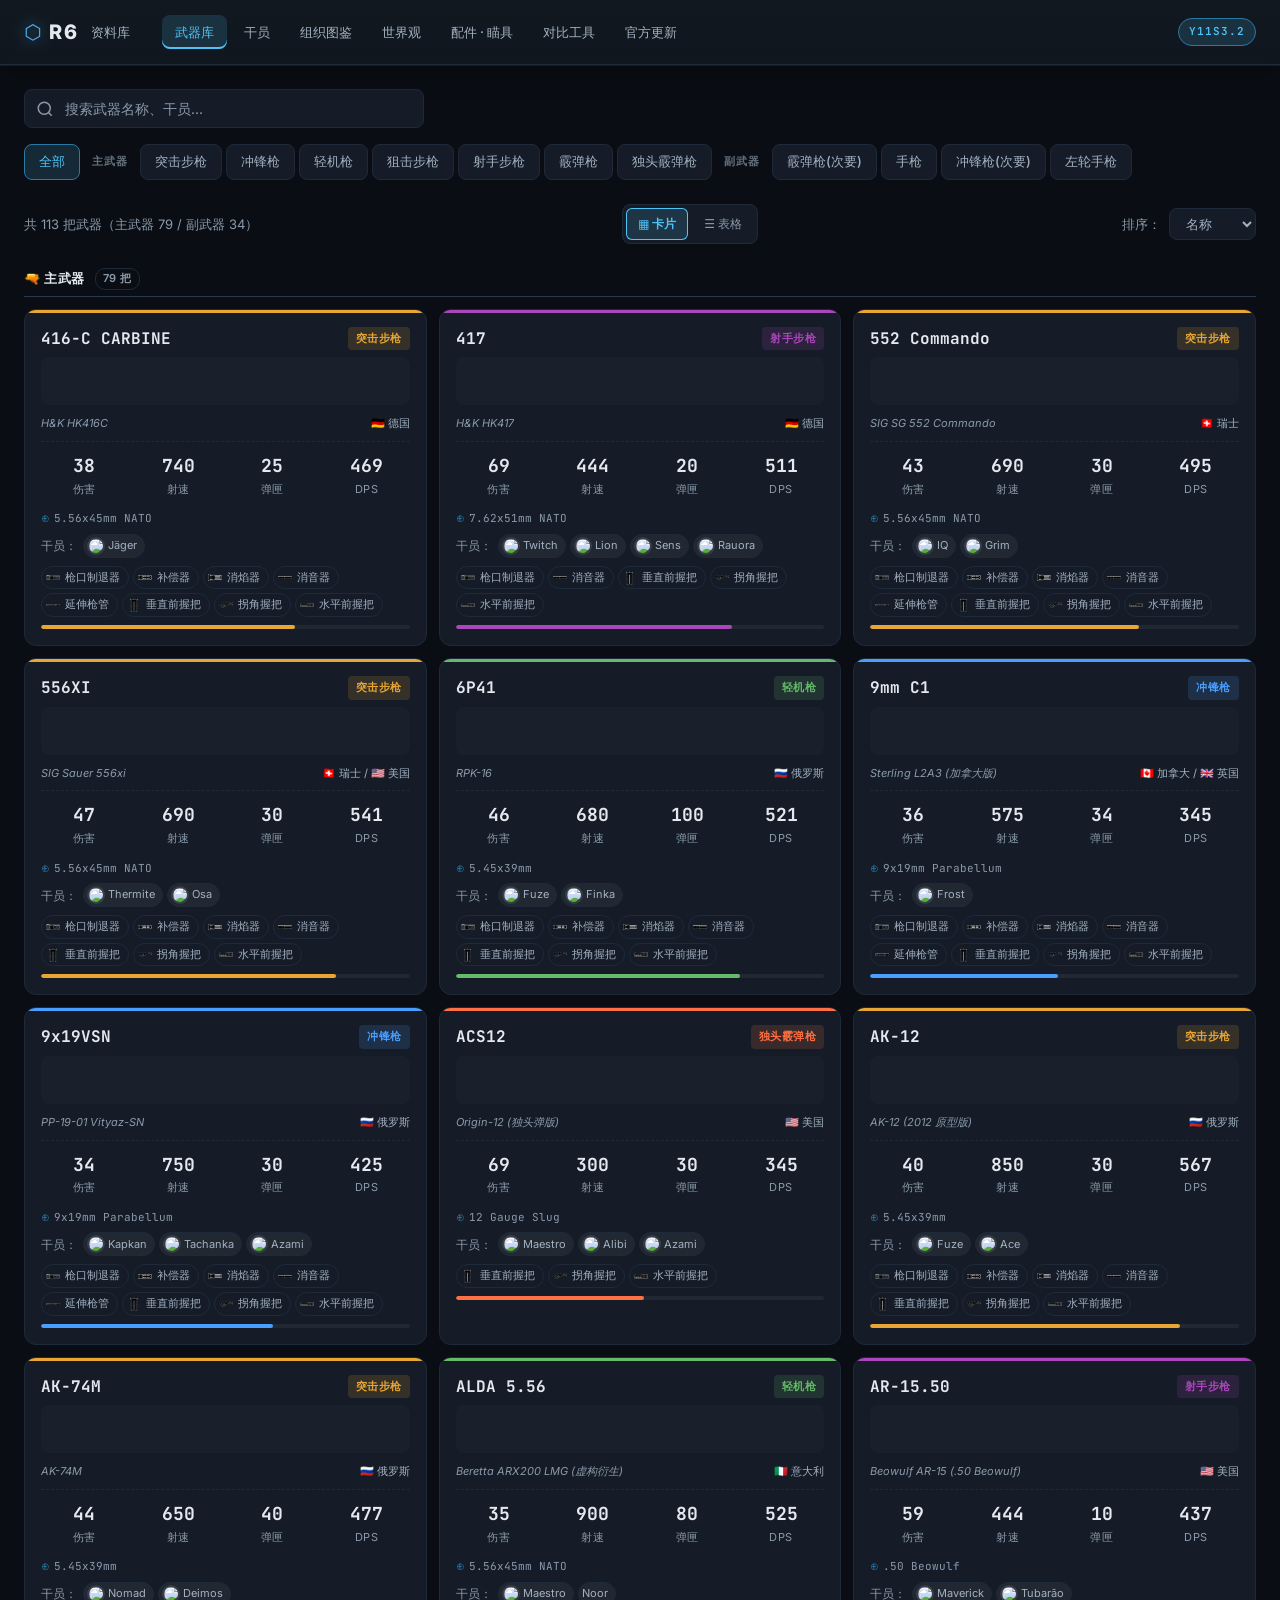
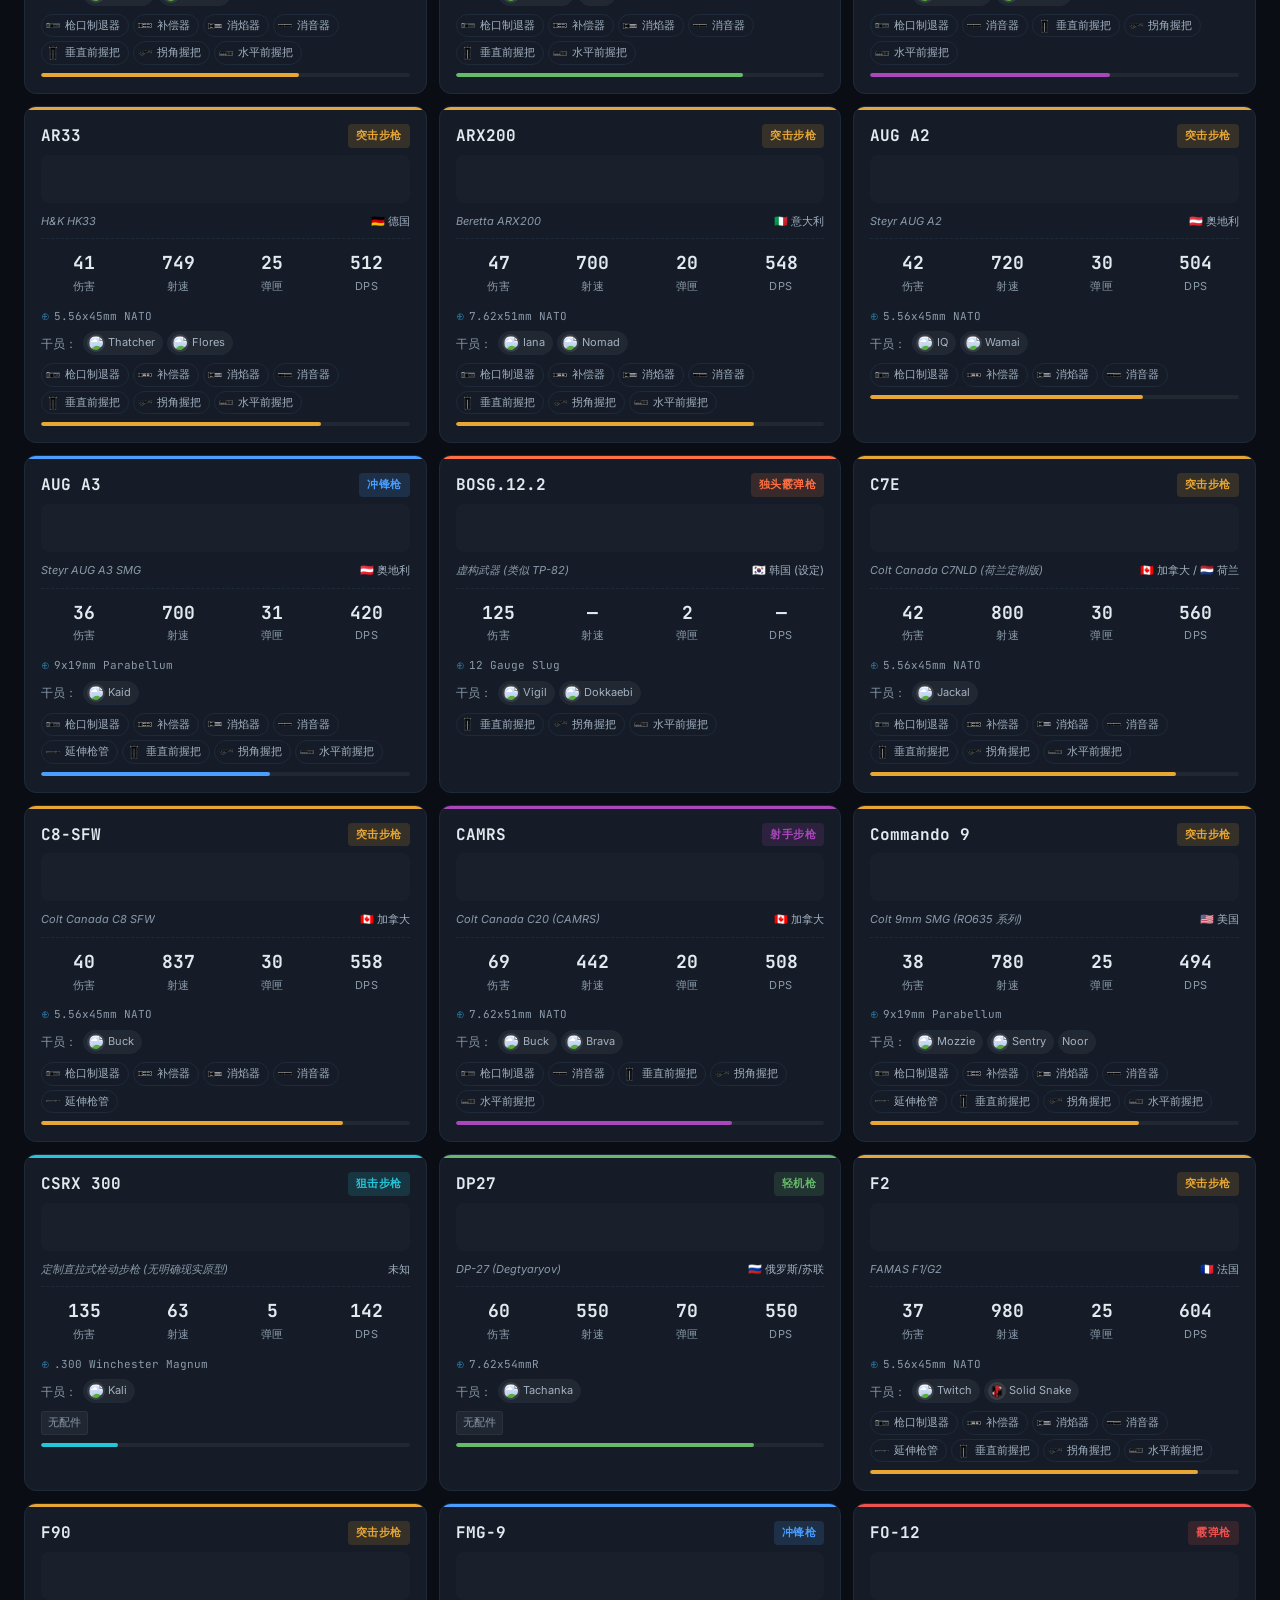
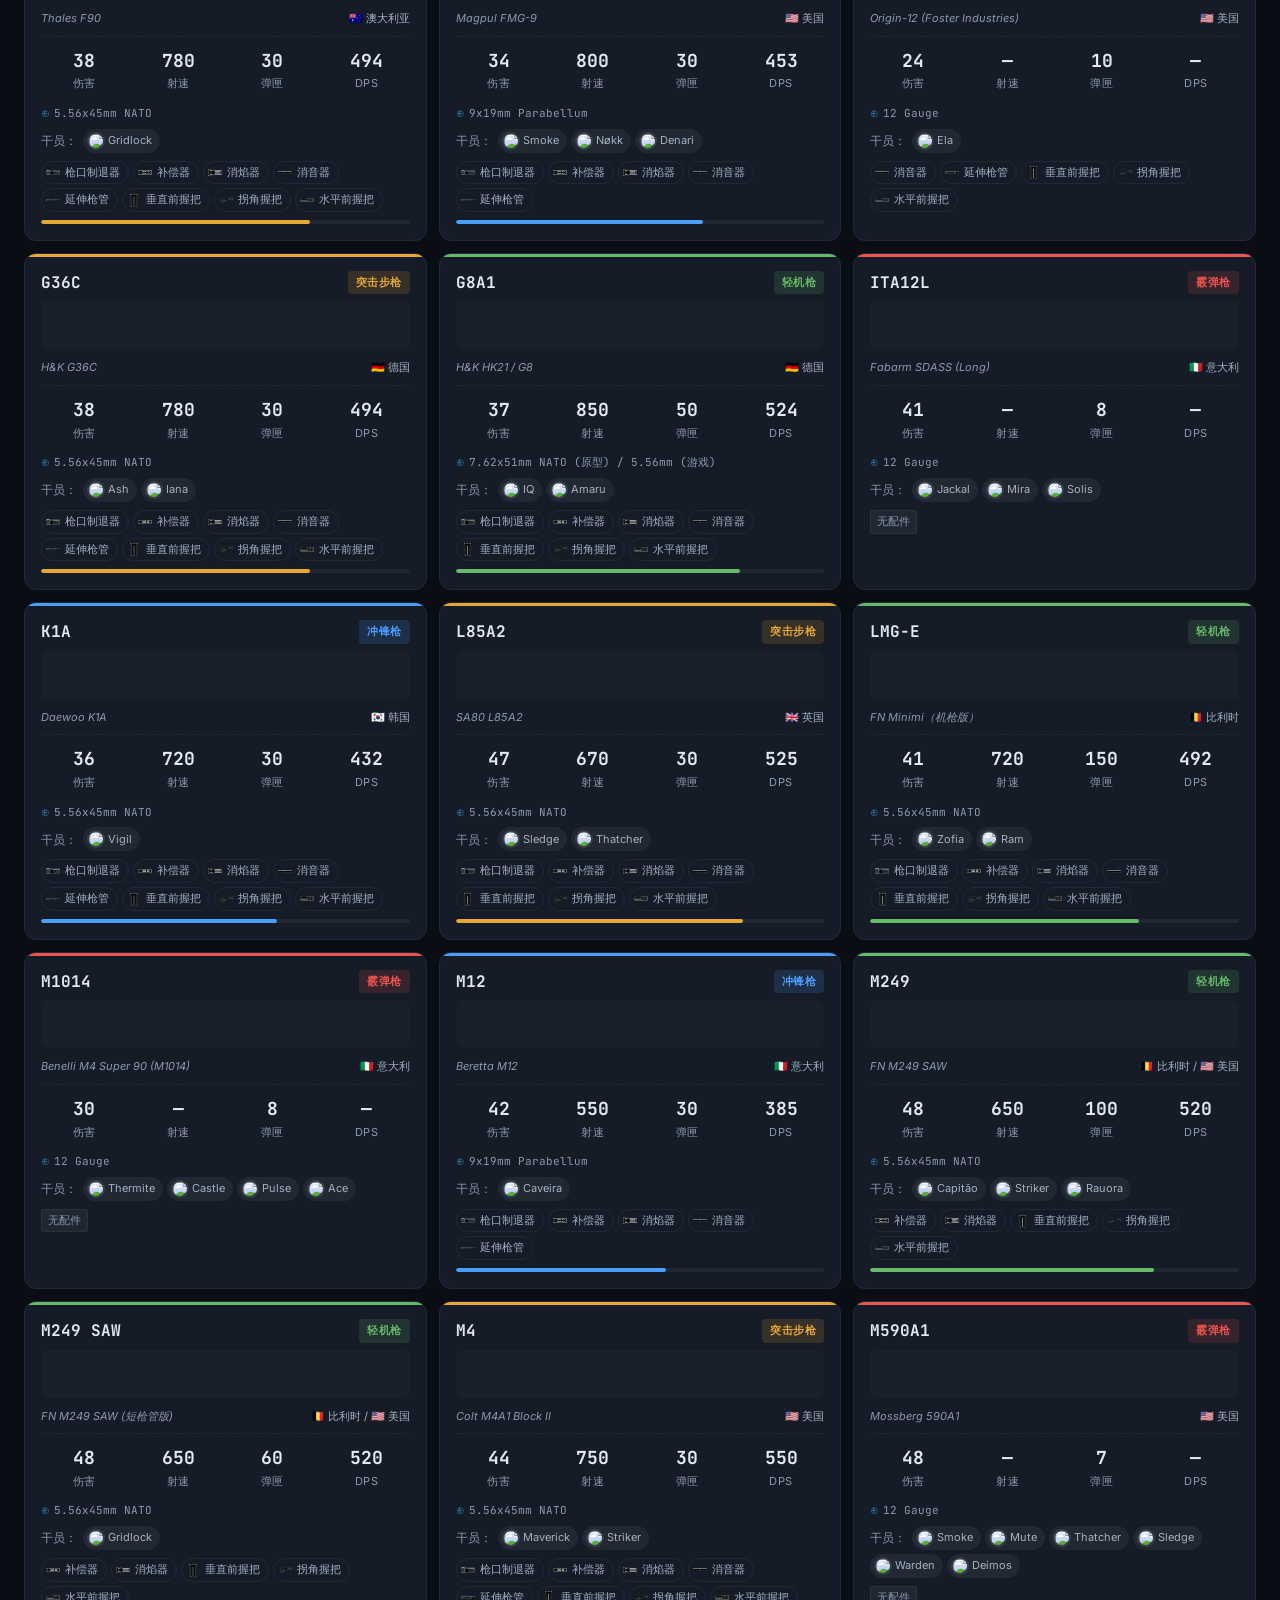
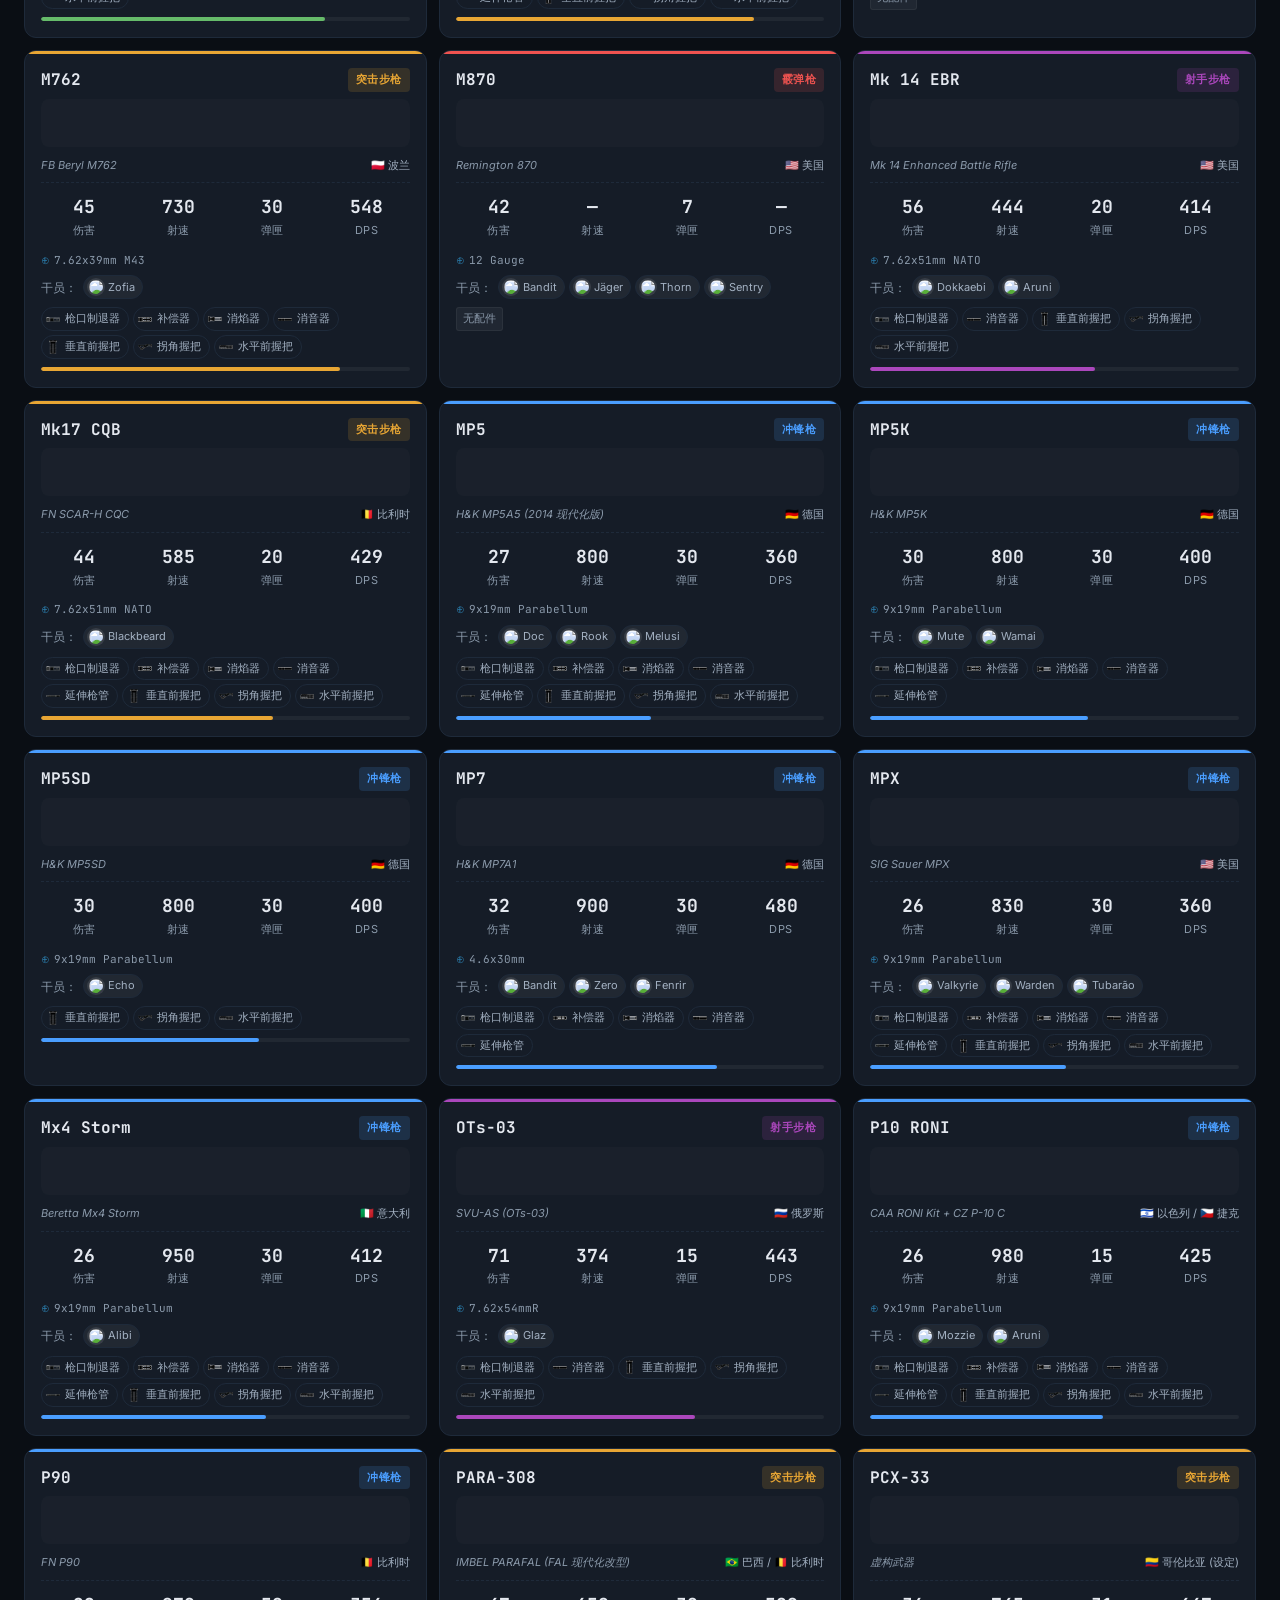
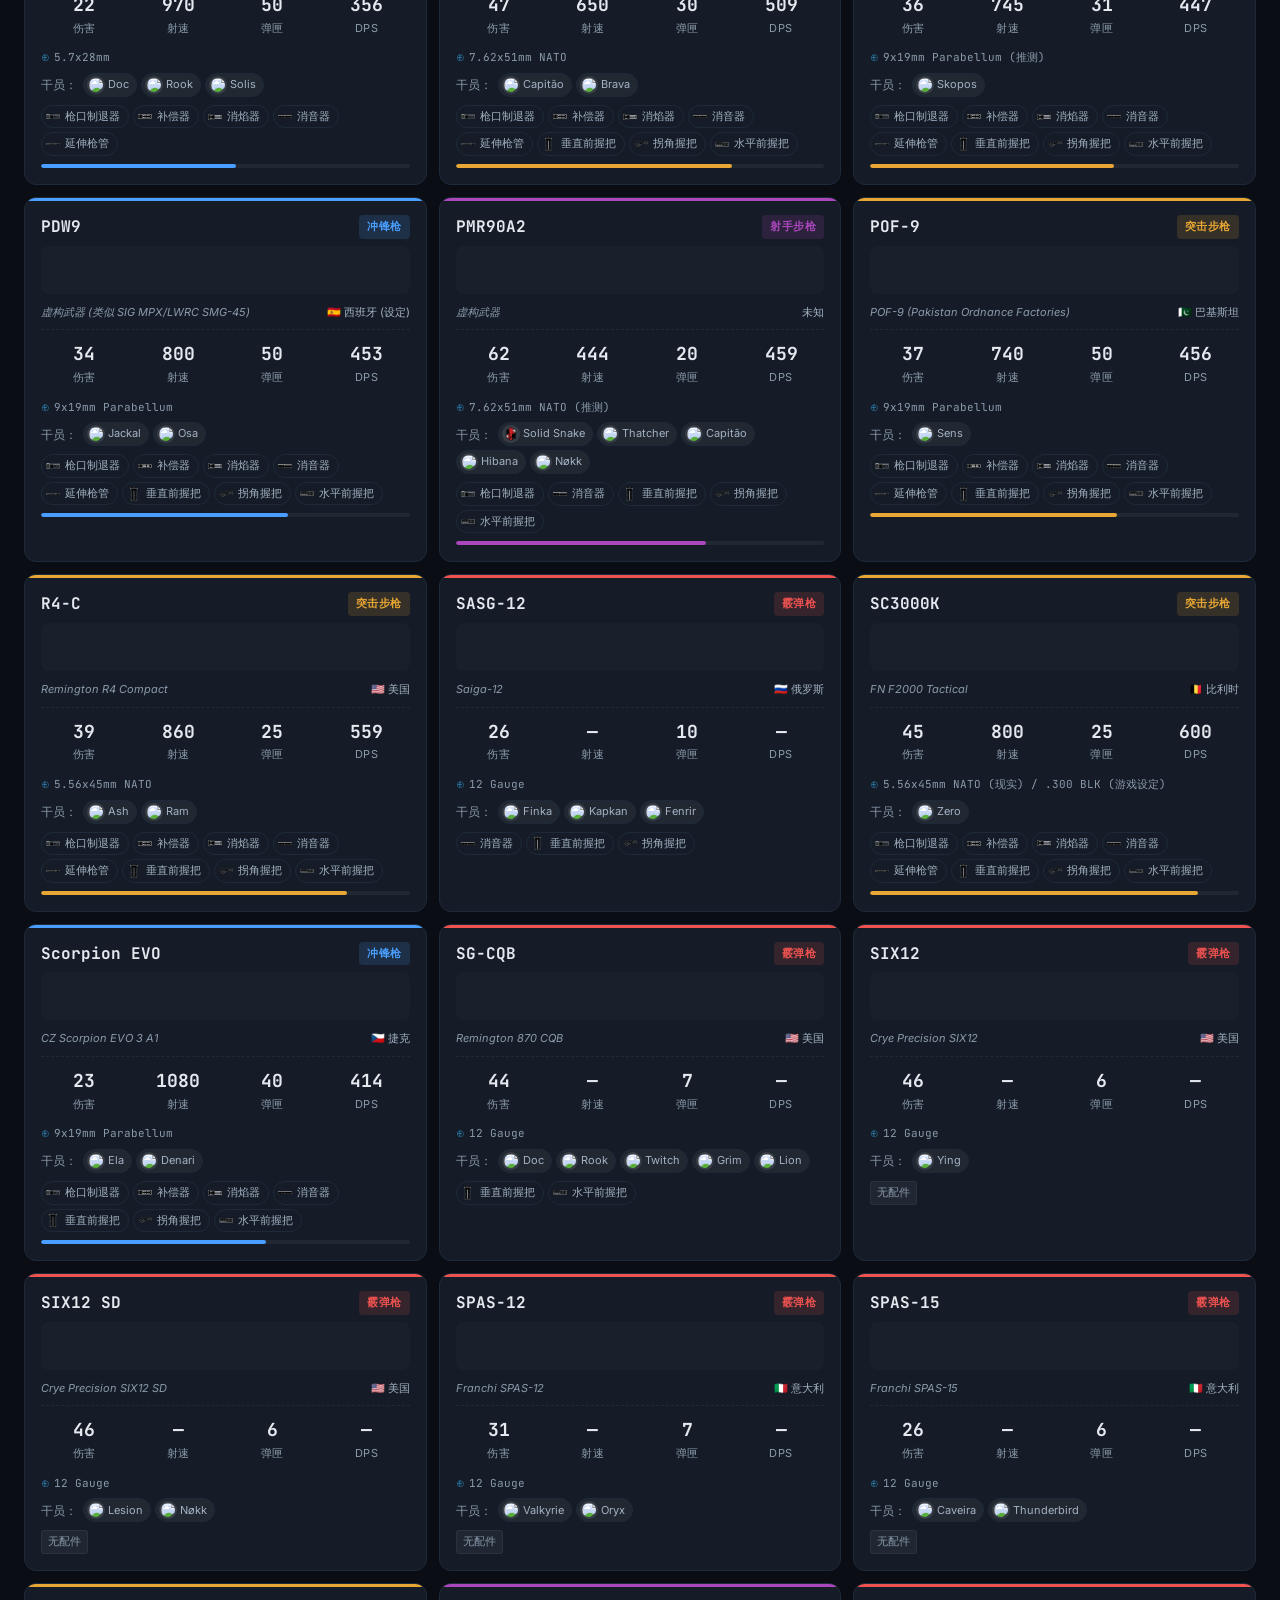
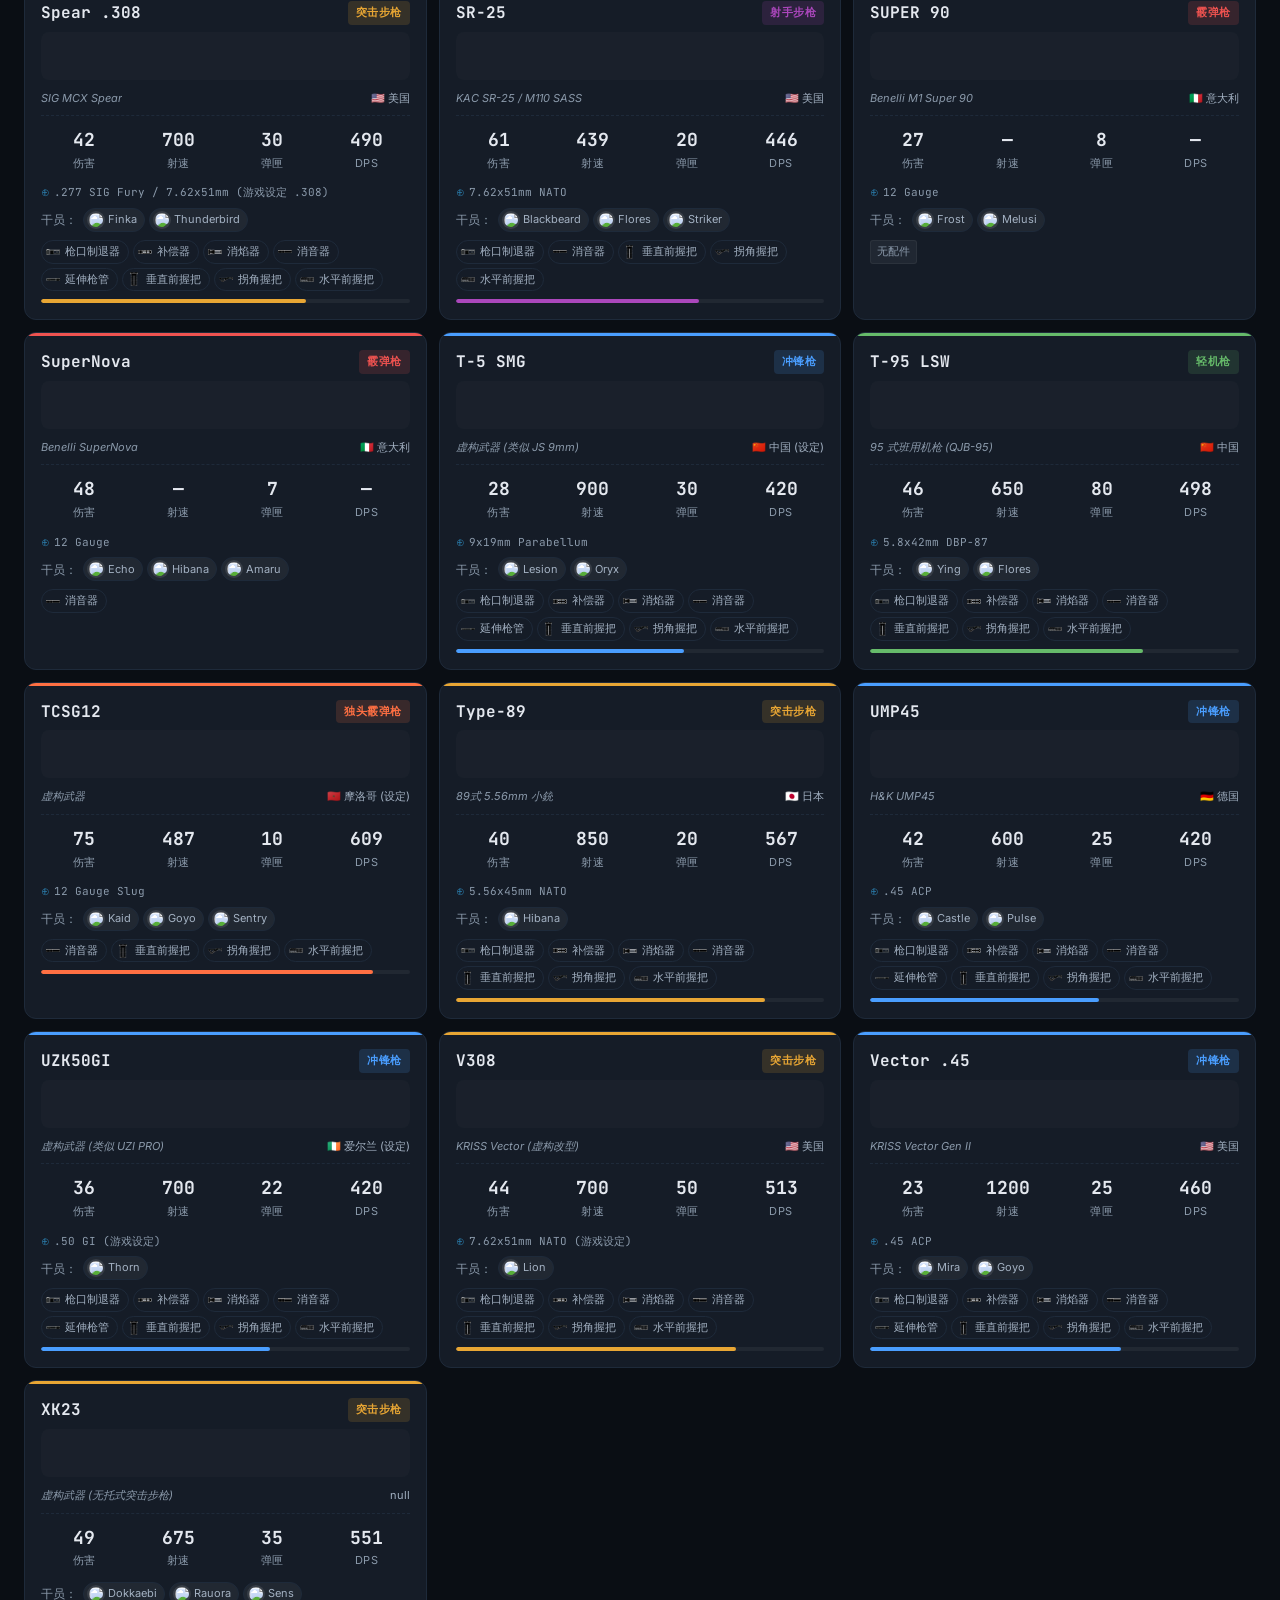
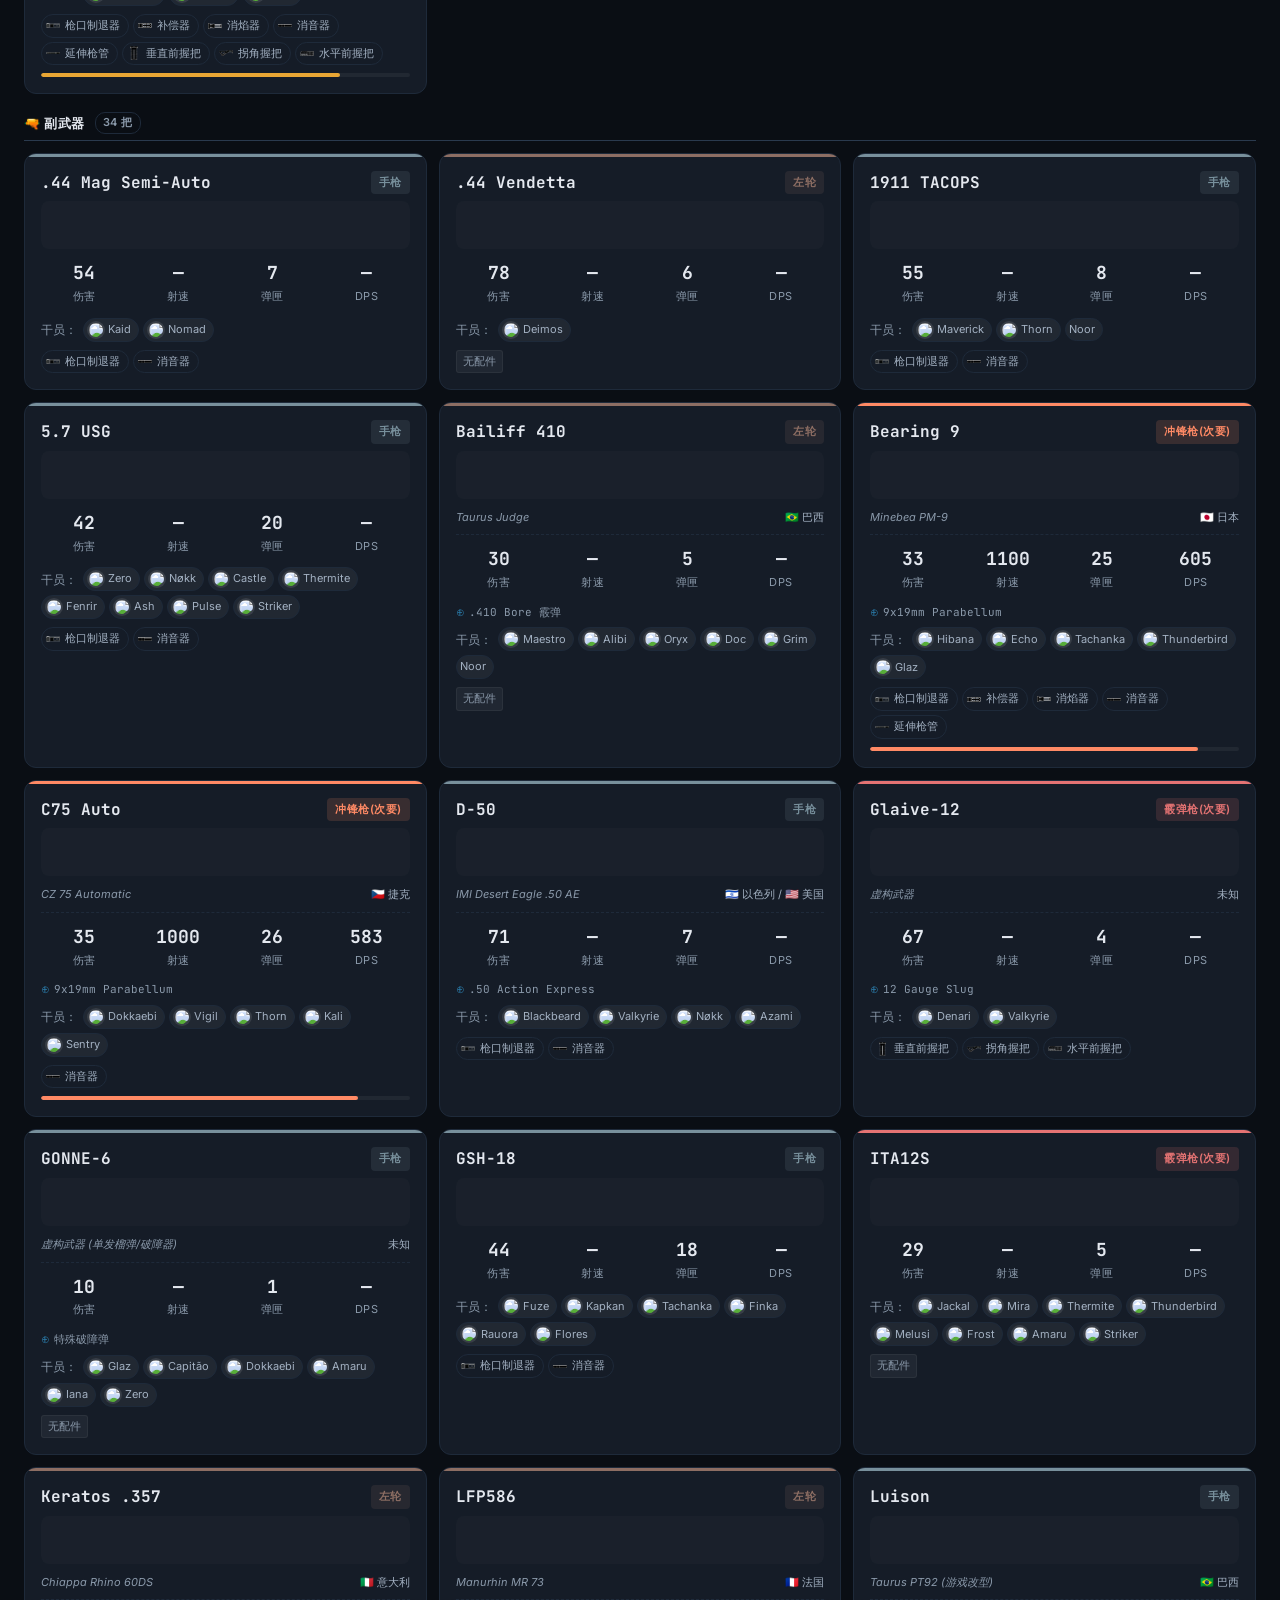
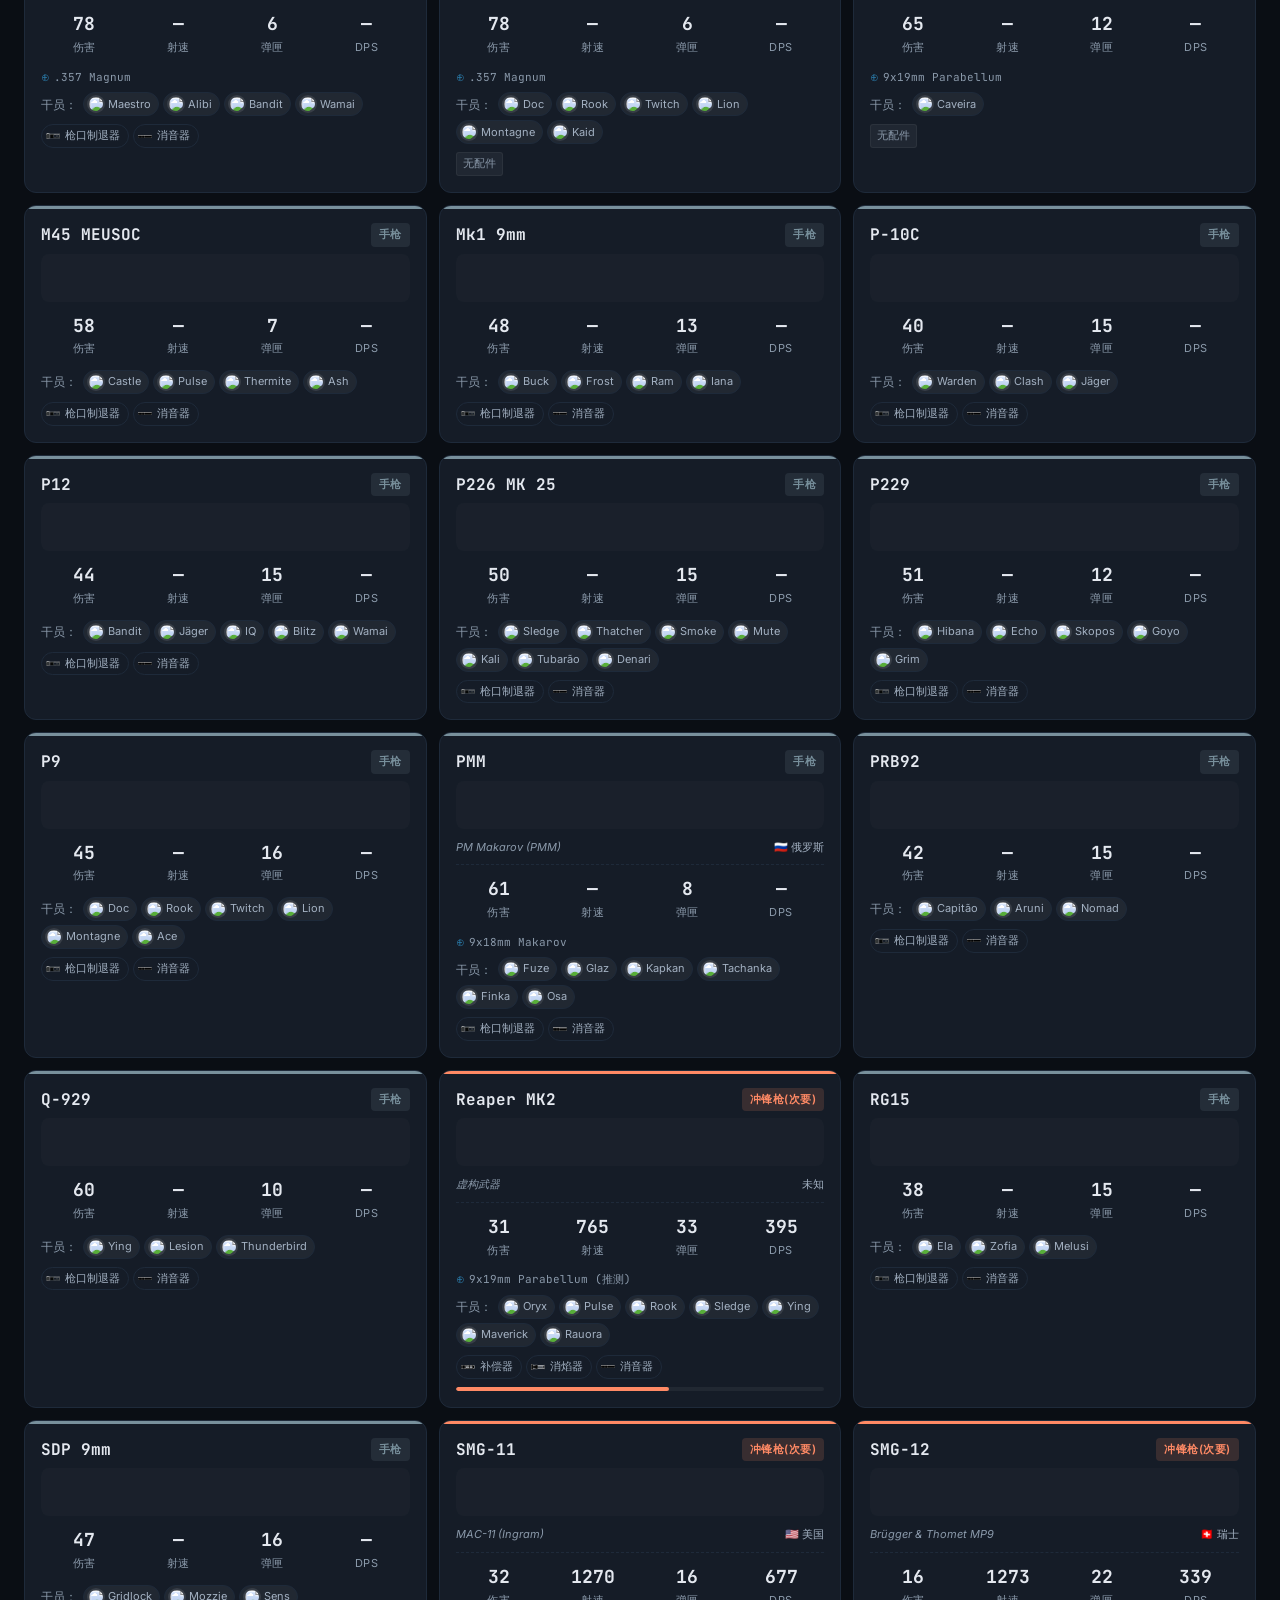
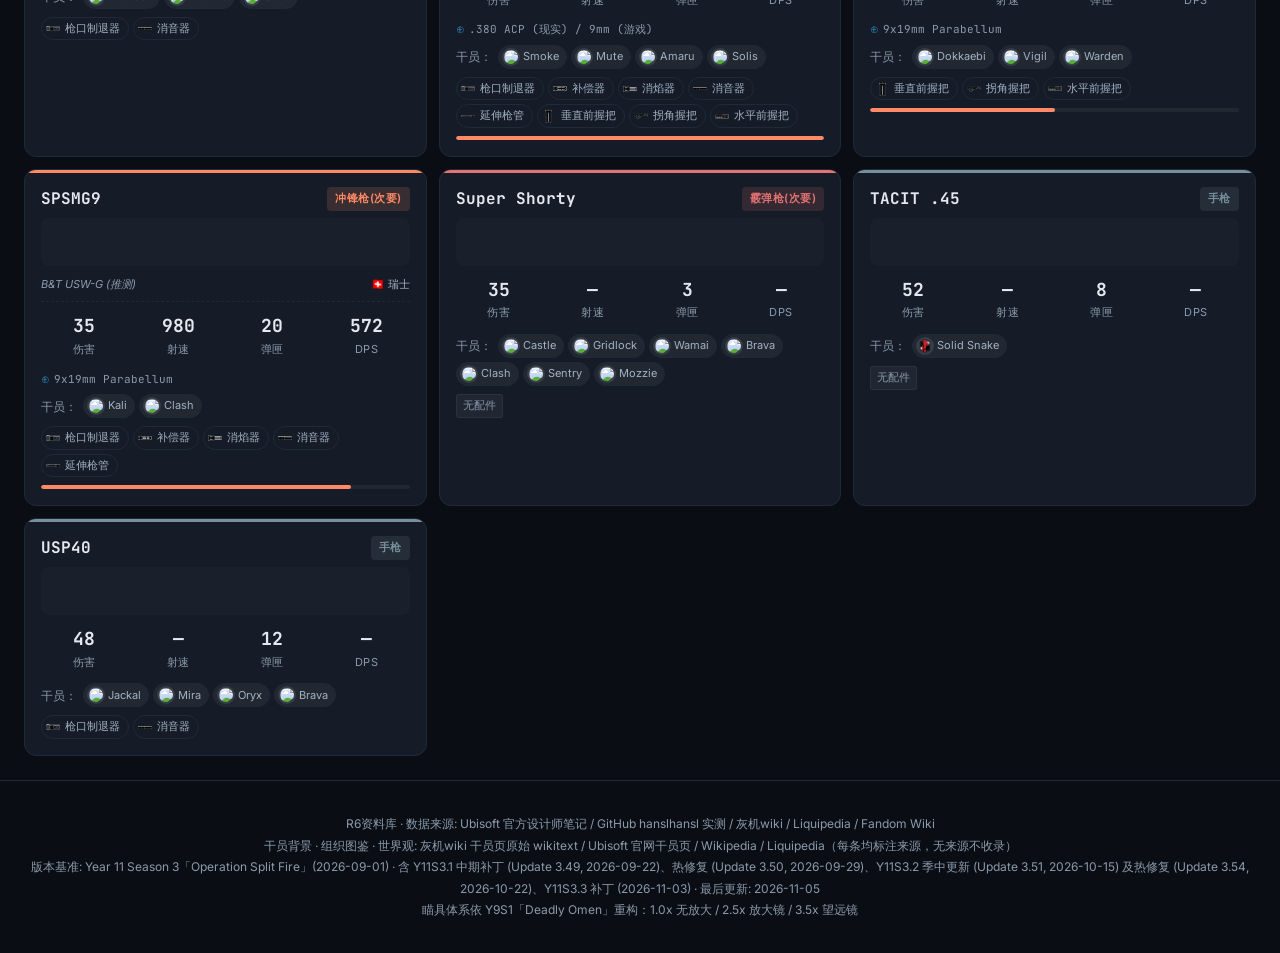
==== commit 9efccf5f: "Cache-busting version param on static assets" ====
--- a/index.html
+++ b/index.html
@@ -7,7 +7,7 @@
     <meta name="description" content="彩虹六号：围攻 中文资料库 — 武器数值 / 干员档案 / 配件图鉴 / 官方更新追踪">
     <link rel="preconnect" href="https://fonts.googleapis.com">
     <link href="https://fonts.googleapis.com/css2?family=Inter:wght@300;400;500;600;700;800;900&family=JetBrains+Mono:wght@400;500;600&display=swap" rel="stylesheet">
-    <link rel="stylesheet" href="style.css">
+    <link rel="stylesheet" href="style.css?v=20261105">
 </head>
 <body>
     <!-- 顶部导航 -->
@@ -230,8 +230,8 @@
         <p>瞄具体系依 Y9S1「Deadly Omen」重构：1.0x 无放大 / 2.5x 放大镜 / 3.5x 望远镜</p>
     </footer>
 
-    <script src="data.js"></script>
-    <script src="lore.js"></script>
-    <script src="app.js"></script>
+    <script src="data.js?v=20261105"></script>
+    <script src="lore.js?v=20261105"></script>
+    <script src="app.js?v=20261105"></script>
 </body>
 </html>
--- a/style.css
+++ b/style.css
@@ -2012,8 +2012,8 @@
 .op-count { margin-left: auto; font-size: 11px; color: var(--text-muted); }
 
 .operator-cards {
-    display: flex;
-    flex-direction: column;
+    display: grid;
+    grid-template-columns: repeat(auto-fill, minmax(128px, 1fr));
     gap: 10px;
 }
 
@@ -2097,50 +2097,80 @@
 }
 .op-entry.flash, .op-card.flash, .org-card.flash { animation: opFlash 1.7s ease-out 1; }
 .op-card {
-    padding: 12px 10px 10px;
+    display: flex;
+    flex-direction: column;
+    padding: 0;
     background: var(--bg-card);
     border: 1px solid var(--border);
-    border-radius: var(--radius);
+    border-radius: 8px;
     text-align: center;
     cursor: pointer;
-    transition: transform .15s, border-color .15s, background .15s;
-}
-.op-card:hover { transform: translateY(-3px); border-color: var(--accent); background: var(--bg-card-hover); }
+    overflow: hidden;
+    transition: transform .15s, border-color .15s, box-shadow .15s;
+}
+.op-card:hover { transform: translateY(-3px); border-color: var(--accent); box-shadow: 0 6px 18px rgba(0,0,0,.35); }
 .op-card:focus-visible { outline: 2px solid var(--accent); outline-offset: 2px; }
 .op-card-visual {
-    height: 104px;
-    display: flex; align-items: center; justify-content: center;
-    margin-bottom: 8px;
-    background: linear-gradient(160deg, #141b24 0%, #1d2632 100%);
-    border: 1px solid var(--border);
-    border-radius: 6px;
+    position: relative;
+    height: 132px;
+    display: flex; align-items: flex-end; justify-content: center;
+    background: linear-gradient(180deg, rgba(255,255,255,.03), rgba(0,0,0,.30));
     overflow: hidden;
 }
 .op-card-visual img { max-width: 100%; max-height: 100%; object-fit: contain; display: block; }
-/* 干员立绘：优先占满视觉区，底部对齐避免悬空 */
+/* 干员立绘：占满视觉区，底部对齐 */
 .op-card-portrait { width: 100%; height: 100%; object-fit: contain; object-position: center bottom; }
-/* 无立绘时回退到军械库圆形小图标，居中显示 */
-.op-card-visual .op-icon-fallback { width: 52px; height: 52px; object-fit: contain; }
+/* 无立绘时回退到军械库圆形小图标 */
+.op-card-visual .op-icon-fallback { width: 56px; height: 56px; object-fit: contain; margin-bottom: 16px; }
 .op-card-fallback {
-    width: 46px; height: 46px;
+    width: 52px; height: 52px;
     display: flex; align-items: center; justify-content: center;
     border-radius: 50%;
     background: var(--bg-card-hover);
     border: 1px solid var(--border-light);
-    font-size: 18px; font-weight: 700; color: var(--text-secondary);
-}
-.op-card-name { font-size: 12px; font-weight: 600; color: var(--text-primary); line-height: 1.35; }
-.op-card-meta { display: flex; flex-wrap: wrap; gap: 4px; justify-content: center; margin-top: 6px; }
-.op-card-org { display: flex; justify-content: center; margin-top: 5px; min-height: 18px; }
-.op-side { font-size: 11px; padding: 1px 6px; border-radius: 3px; font-weight: 700; }
+    font-size: 20px; font-weight: 700; color: var(--text-secondary);
+    margin-bottom: 16px;
+}
+/* 技能图标：叠加在肖像左下角，带底色圆角底 */
+.op-card-gadget-icon {
+    position: absolute;
+    left: 6px; bottom: 6px;
+    width: 34px; height: 34px;
+    object-fit: contain;
+    padding: 3px;
+    background: rgba(0,0,0,.55);
+    border: 1px solid var(--border-light);
+    border-radius: 6px;
+}
+/* 底部名字条（深色横条，类似育碧官网） */
+.op-card-bar {
+    display: flex;
+    align-items: center;
+    justify-content: center;
+    gap: 6px;
+    padding: 7px 8px 4px;
+    background: var(--bg-card);
+}
+.op-card-name { font-size: 12px; font-weight: 700; color: var(--text-primary); line-height: 1.3; letter-spacing: .3px; }
+.op-card-sub {
+    display: flex;
+    align-items: center;
+    justify-content: center;
+    gap: 6px;
+    padding: 0 8px 8px;
+    flex-wrap: wrap;
+}
+.op-dots { font-size: 9px; letter-spacing: 1px; line-height: 1; }
+.op-dots.armor { color: var(--text-secondary); }
+.op-dots.speed { color: var(--accent); }
+.op-card-gadget-name {
+    font-size: 10px; color: var(--text-muted);
+    max-width: 100%; overflow: hidden; text-overflow: ellipsis; white-space: nowrap;
+}
+.op-side { font-size: 10px; padding: 0 5px; border-radius: 3px; font-weight: 700; line-height: 1.5; flex: 0 0 auto; }
 .op-side.atk { background: rgba(232,166,52,.18); color: var(--attack); }
 .op-side.def { background: rgba(74,158,255,.18); color: var(--defense); }
 .op-stat { font-size: 11px; padding: 1px 5px; border-radius: 3px; background: var(--bg-card-hover); color: var(--text-secondary); border: 1px solid var(--border); }
-.op-card-gadget {
-    margin-top: 7px; padding-top: 6px;
-    border-top: 1px dashed var(--border);
-    font-size: 11px; line-height: 1.35; color: var(--text-muted);
-}
 .muted { color: var(--text-muted); }
 
 /* ---- 干员详情弹窗 ---- */
@@ -2172,14 +2202,7 @@
     margin: 2px 0 10px;
 }
 .op-detail-desc { margin-top: 6px; font-size: 12px; line-height: 1.7; color: var(--text-secondary); }
-.op-detail-weapons { display: flex; flex-wrap: wrap; gap: 6px; }
-.op-weapon-chip {
-    padding: 4px 10px; font-size: 11px; border-radius: 4px;
-    background: var(--bg-card-hover); border: 1px solid var(--border-light); color: var(--text-secondary);
-    transition: border-color .15s, color .15s;
-}
-.op-weapon-chip:hover { border-color: var(--accent); color: var(--accent); }
-.op-weapon-chip em { font-style: normal; margin-left: 5px; font-size: 11px; color: var(--text-muted); }
+.op-detail-weapons { display: grid; grid-template-columns: repeat(auto-fill, minmax(220px, 1fr)); gap: 8px; }
 .op-detail-profile { display: grid; grid-template-columns: repeat(auto-fit, minmax(180px, 1fr)); gap: 8px; }
 .op-detail-profile div { font-size: 12px; color: var(--text-primary); }
 .op-detail-profile span { display: inline-block; min-width: 52px; color: var(--text-muted); font-size: 11px; }
@@ -2212,13 +2235,7 @@
     color: var(--text-muted);
 }
 
-/* 武器 chip 缩略图版 */
-.op-weapon-chip {
-    display: inline-flex;
-    align-items: center;
-    gap: 7px;
-    padding: 4px 12px 4px 5px;
-}
+/* 武器缩略图 + 名称（干员武器卡内复用） */
 .op-weapon-thumb {
     width: 52px;
     height: 26px;
@@ -2230,14 +2247,65 @@
     padding: 1px;
 }
 .op-weapon-name { font-weight: 600; color: var(--text-primary); }
-.op-weapon-chip:hover .op-weapon-name { color: var(--accent); }
-.op-weapon-chip em { margin-left: 2px; }
-
-/* 干员级配件限制：chip 角标 + 限制区块 */
-.op-weapon-chip.has-limit {
+
+/* 干员级配件差异：武器卡片（可用配件平铺 + 缺的配件高亮） */
+.op-weapon-card {
+    display: flex;
+    flex-direction: column;
+    gap: 6px;
+    padding: 8px 10px;
+    background: var(--bg-card-hover);
+    border: 1px solid var(--border-light);
+    border-radius: 6px;
+    cursor: pointer;
+    transition: border-color .15s, background .15s;
+}
+.op-weapon-card:hover { border-color: var(--accent); background: var(--bg-card); }
+.op-weapon-card-head {
+    display: flex;
+    align-items: center;
+    gap: 7px;
+    min-width: 0;
+}
+.op-weapon-card-head .op-weapon-name { font-weight: 600; color: var(--text-primary); }
+.op-weapon-card-head em { font-style: normal; margin-left: auto; font-size: 11px; color: var(--text-muted); }
+.op-watt-list { display: flex; flex-direction: column; gap: 3px; }
+.op-watt-row { display: flex; flex-wrap: wrap; align-items: baseline; gap: 4px; font-size: 11px; line-height: 1.5; }
+.op-watt-row b { flex: 0 0 auto; font-size: 10px; font-weight: 600; color: var(--text-muted); min-width: 30px; }
+.op-watt-item {
+    font-style: normal;
+    padding: 1px 6px;
+    border-radius: 3px;
+    background: rgba(79, 195, 247, 0.08);
+    border: 1px solid var(--border-light);
+    color: var(--text-secondary);
+}
+.op-watt-empty { font-style: normal; color: var(--text-muted); }
+.op-watt-removed-block {
+    display: flex;
+    flex-direction: column;
+    gap: 3px;
+    margin-top: 2px;
+    padding: 6px 8px;
+    border-radius: 4px;
+    background: rgba(255, 167, 38, 0.08);
+    border: 1px dashed rgba(255, 167, 38, 0.4);
+}
+.op-watt-removed b { color: var(--warning); }
+.op-watt-removed .op-watt-item {
+    background: rgba(255, 167, 38, 0.12);
+    border-color: rgba(255, 167, 38, 0.35);
+    color: var(--warning);
+    text-decoration: line-through;
+}
+.op-watt-note { font-size: 10px; line-height: 1.5; color: var(--text-muted); }
+.op-watt-removed-inline { color: var(--warning); font-weight: 500; }
+.op-weapon-card.has-limit {
     border-color: rgba(255, 167, 38, 0.45);
-    background: rgba(255, 167, 38, 0.07);
-}
+    background: rgba(255, 167, 38, 0.05);
+}
+
+/* 干员级配件差异角标（保留） */
 .op-wlimit-badge {
     display: inline-flex;
     align-items: center;
@@ -2350,7 +2418,12 @@
     position: relative;
     overflow: hidden;
 }
-.op-card::after {
+
+.op-card-visual {
+    background: linear-gradient(180deg, rgba(255,255,255,.03), rgba(0,0,0,.30));
+}
+/* 肖像区 hover 顶部光晕 */
+.op-card-visual::after {
     content: '';
     position: absolute;
     inset: 0;
@@ -2359,11 +2432,7 @@
     transition: var(--transition);
     pointer-events: none;
 }
-.op-card:hover::after { opacity: 1; }
-
-.op-card-visual {
-    background: linear-gradient(180deg, rgba(255,255,255,.03), rgba(0,0,0,.25));
-}
+.op-card:hover .op-card-visual::after { opacity: 1; }
 
 /* ---- 干员弹窗：分区标签 ---- */
 #operator-modal .modal-content { max-width: 920px; }
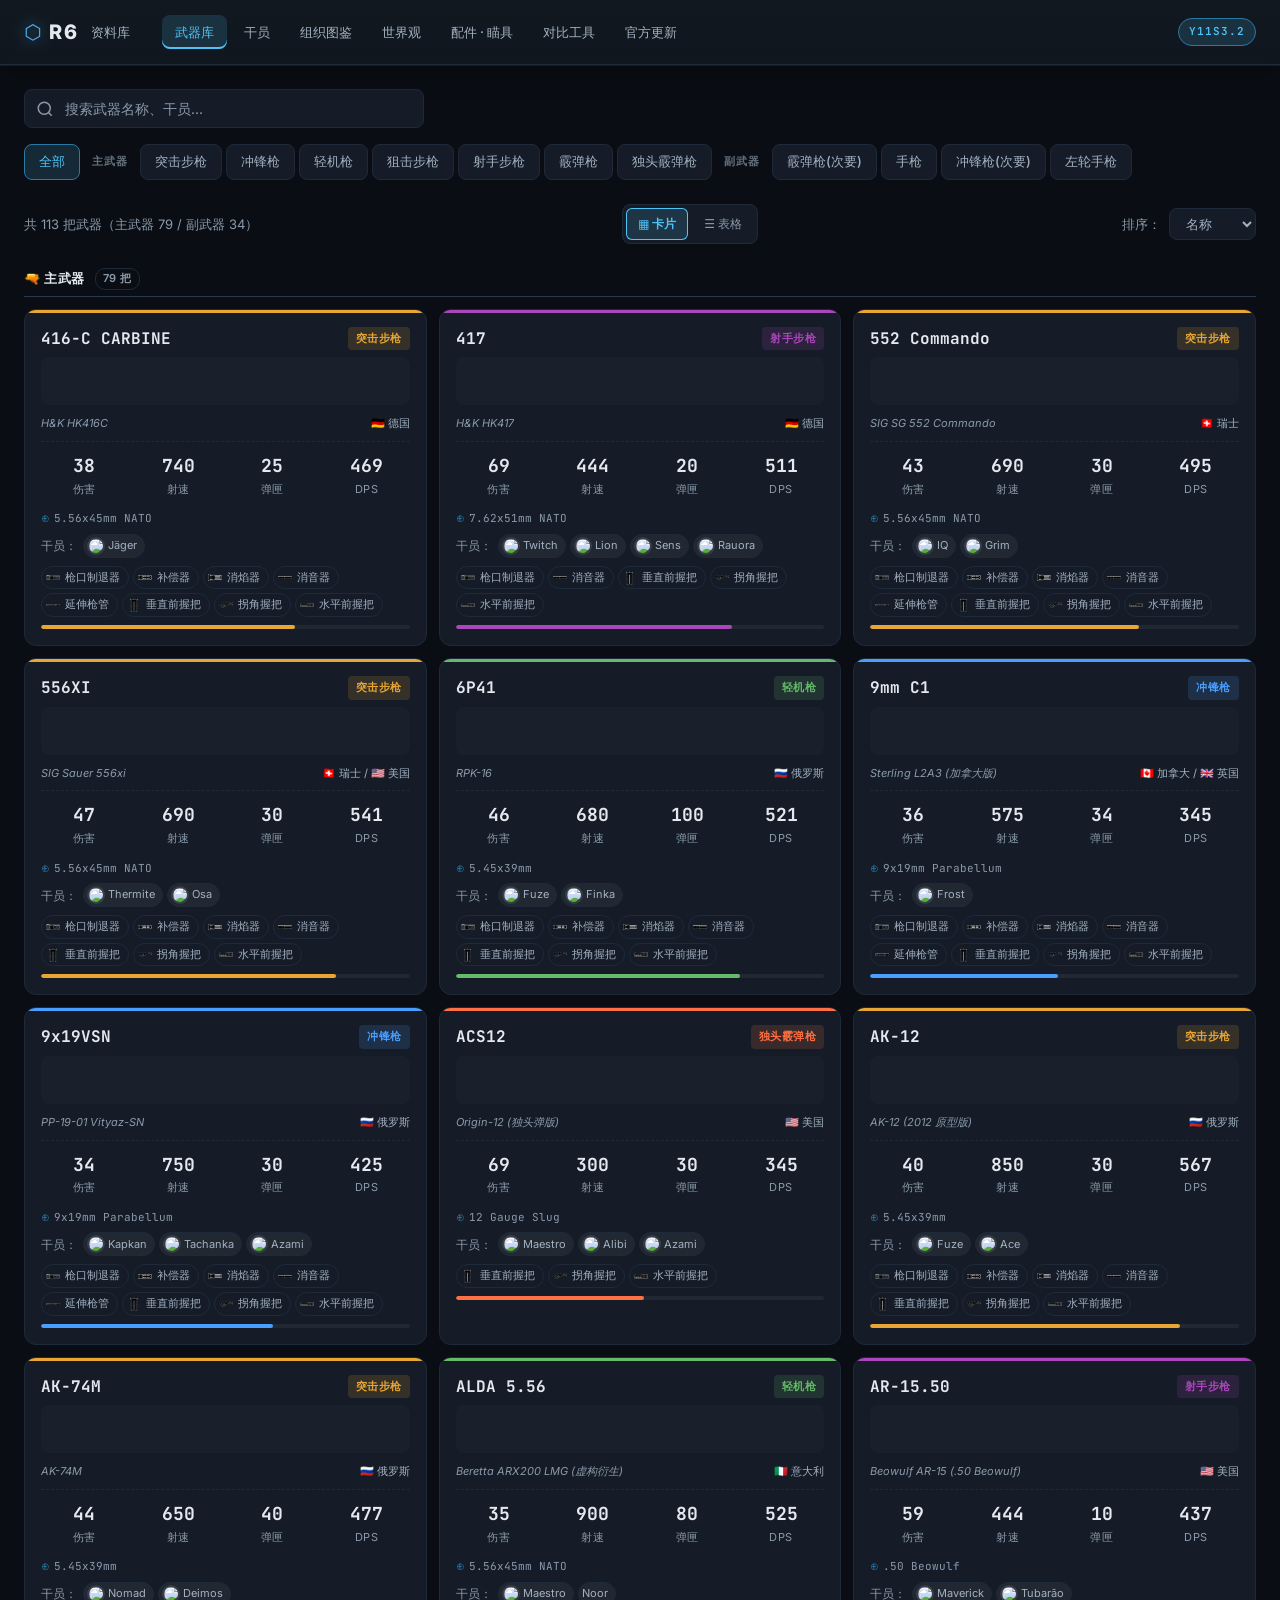
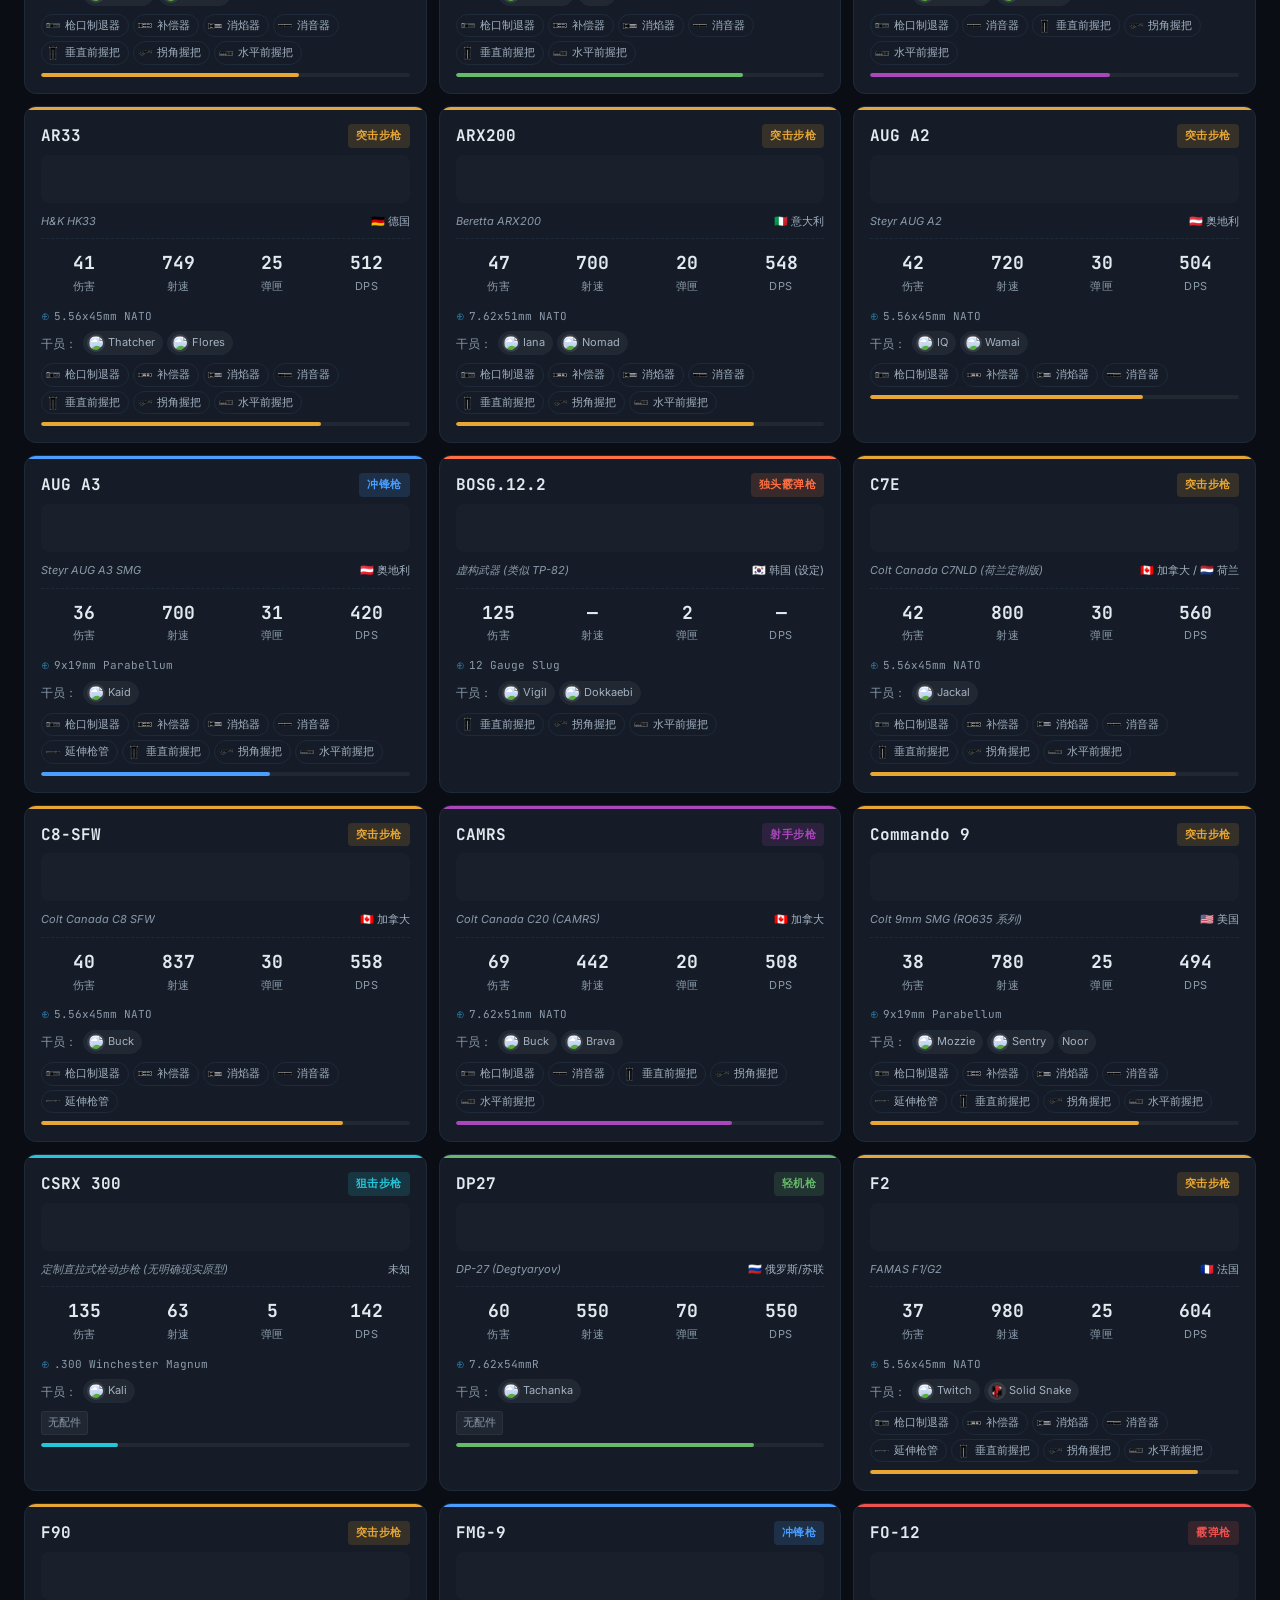
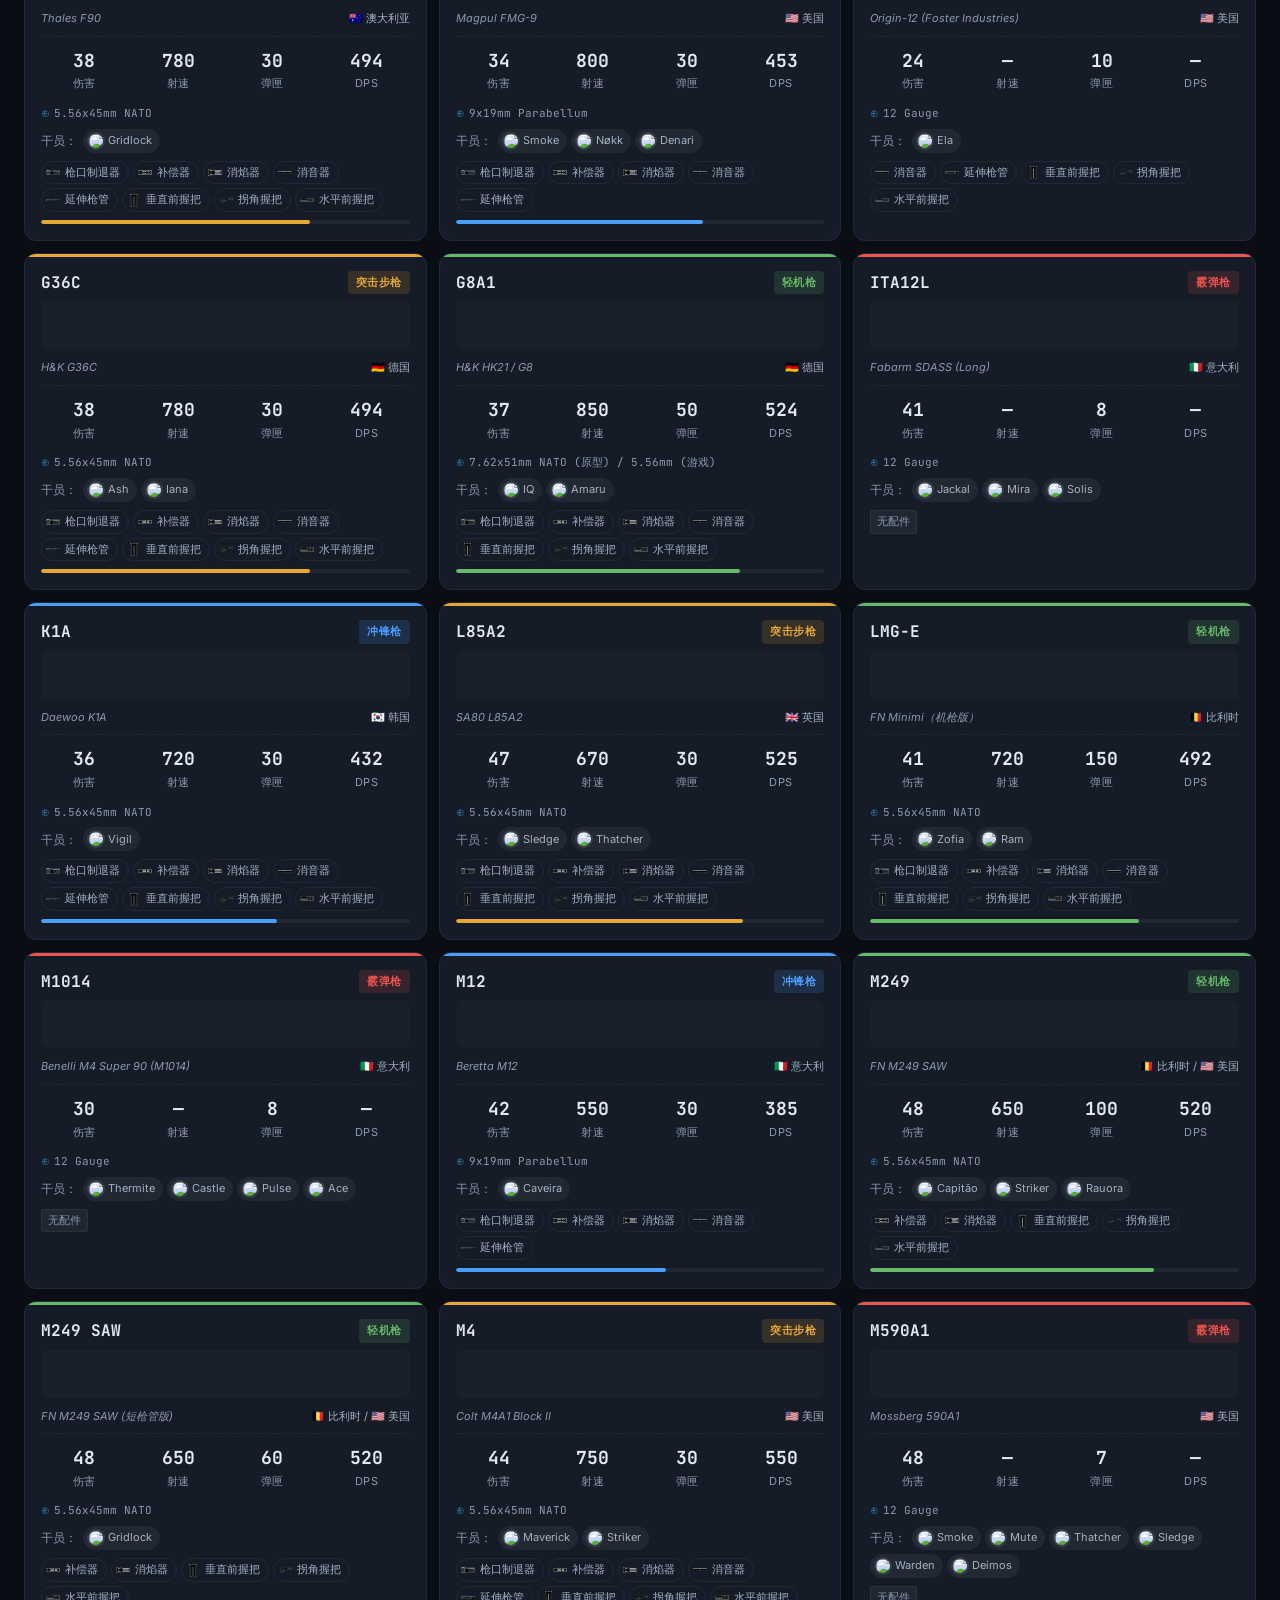
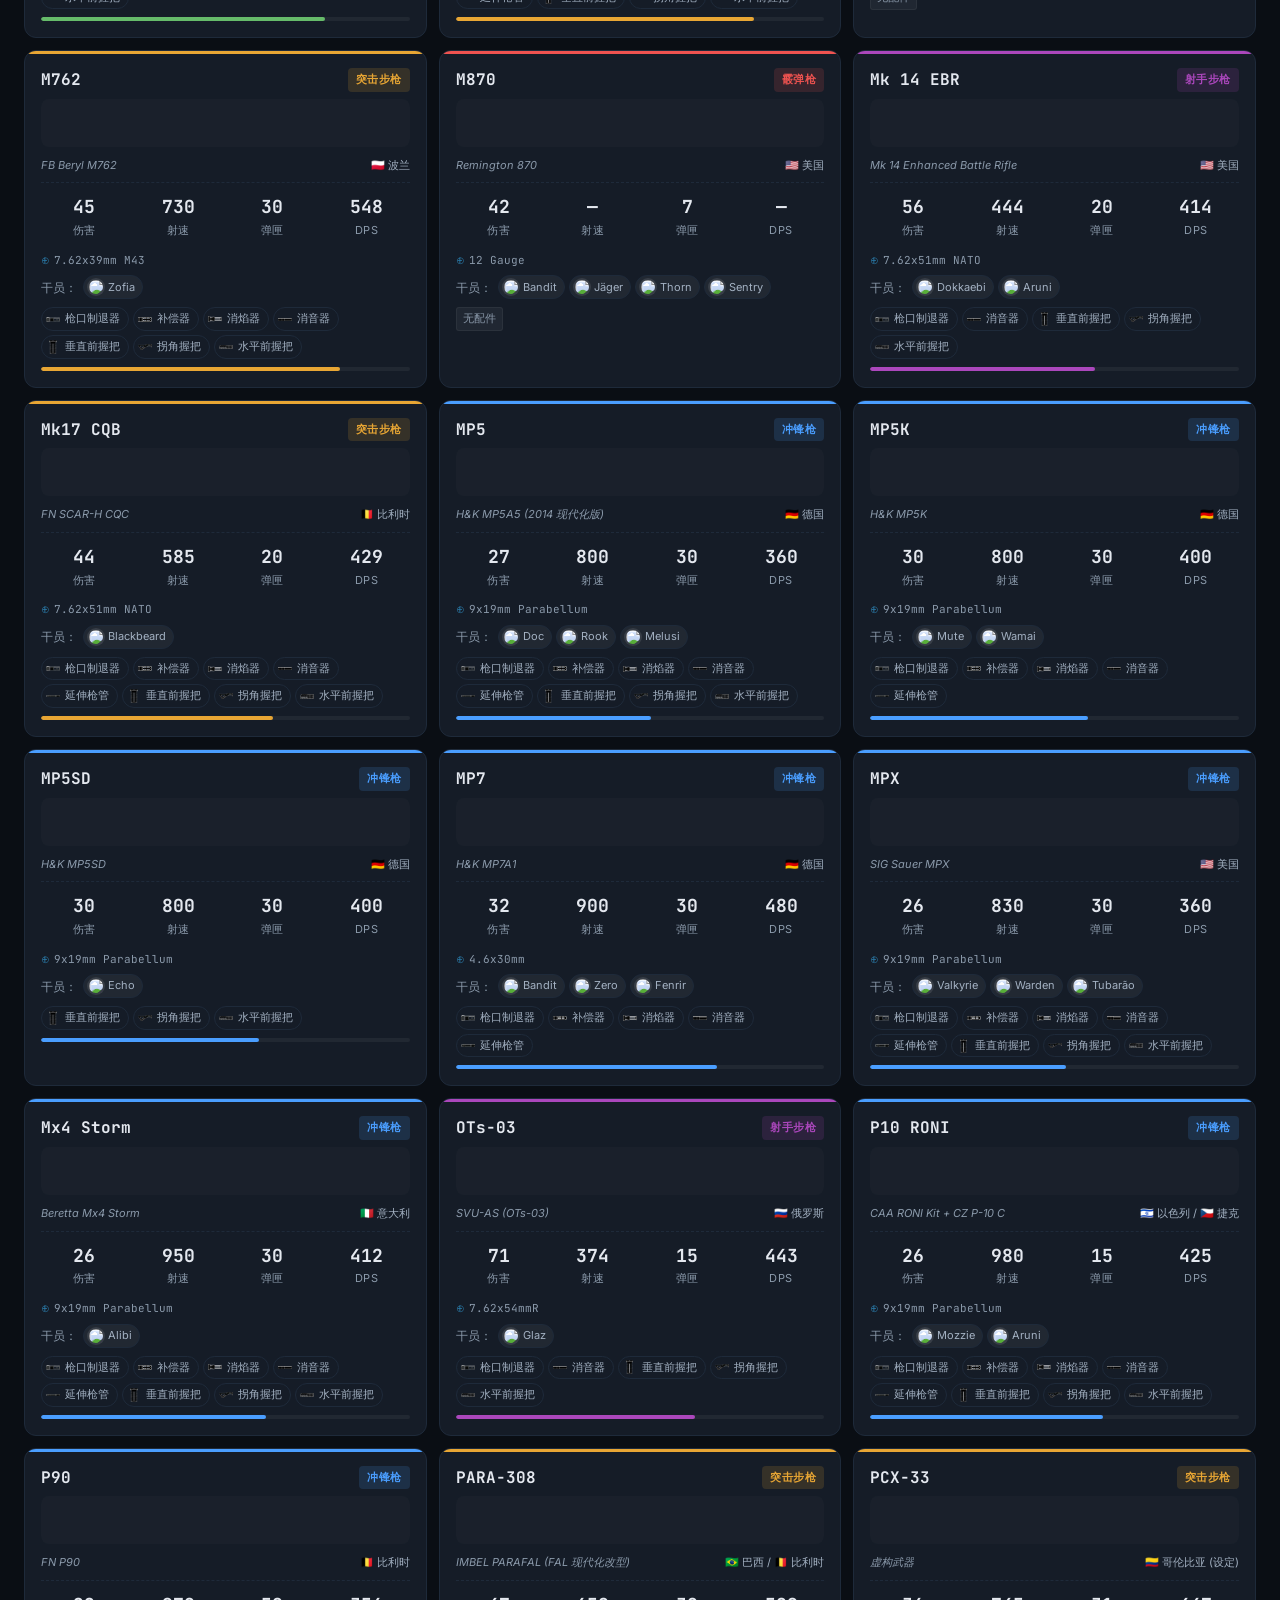
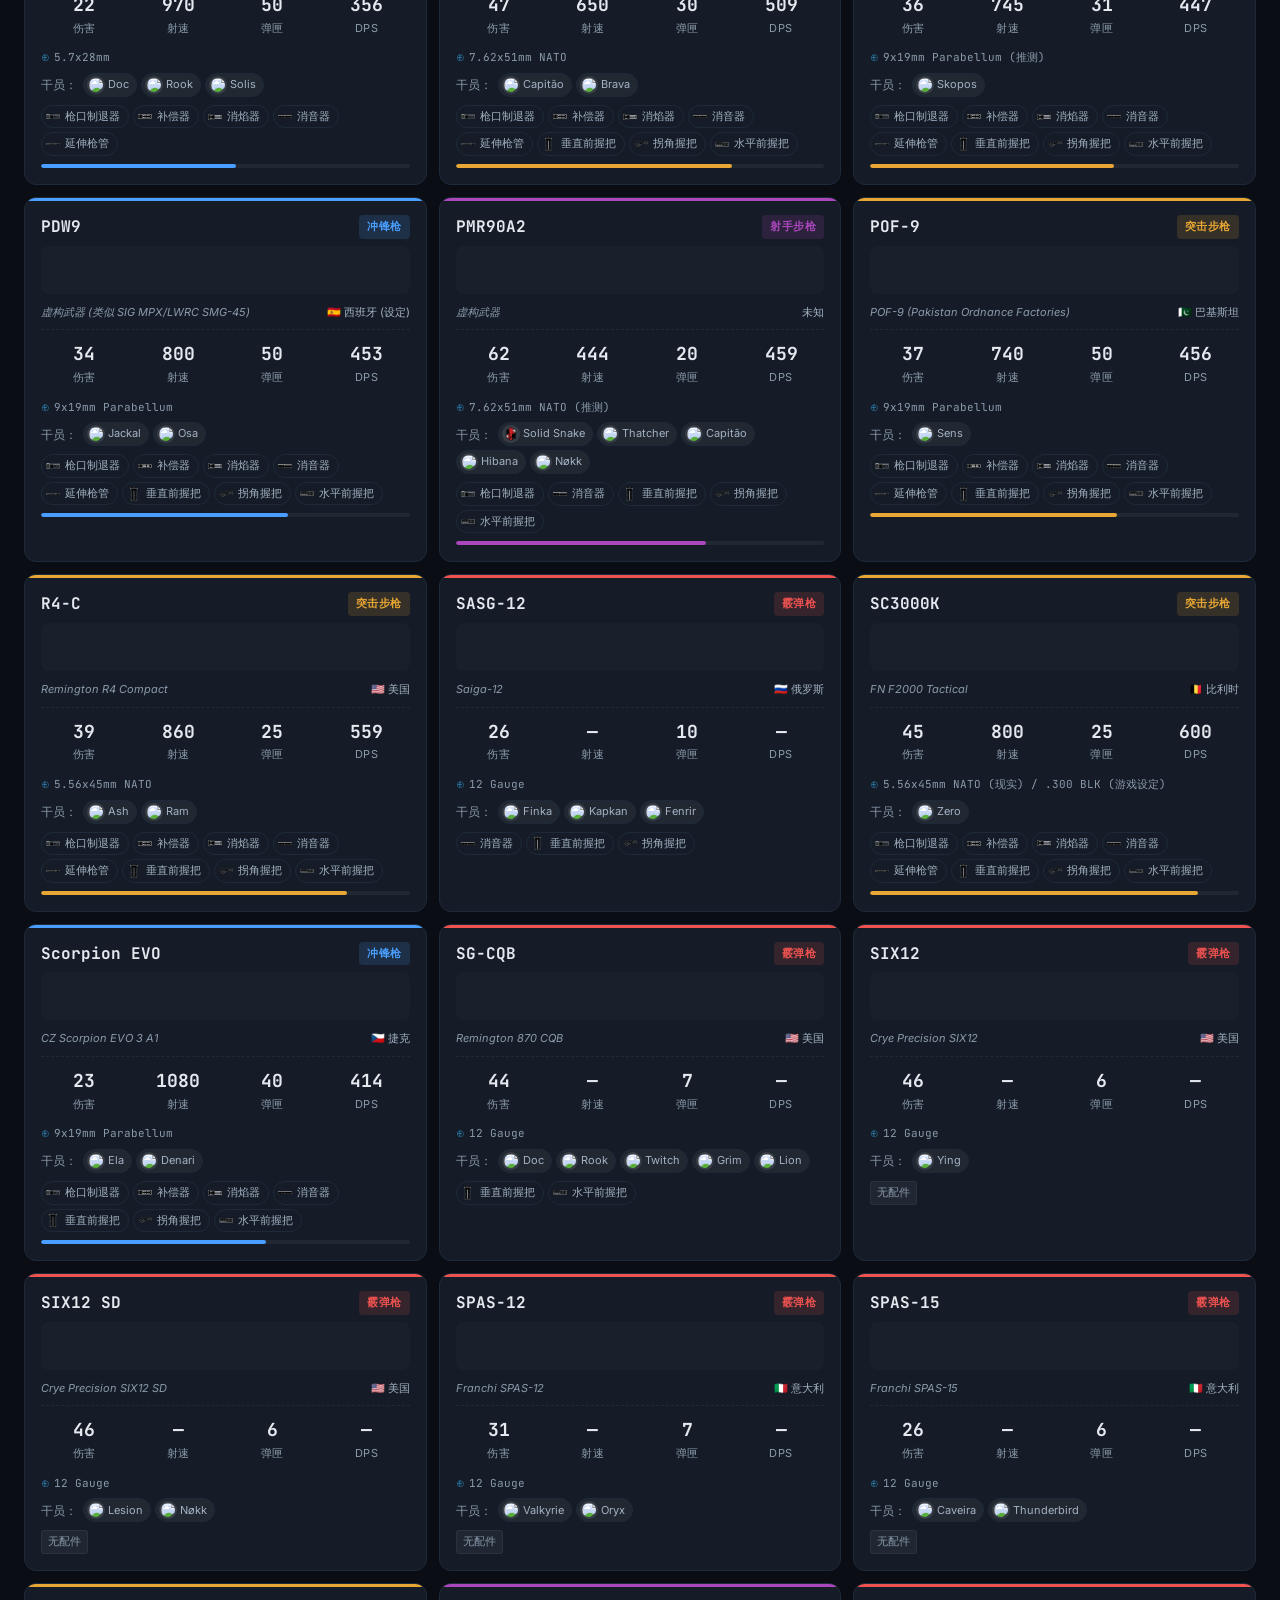
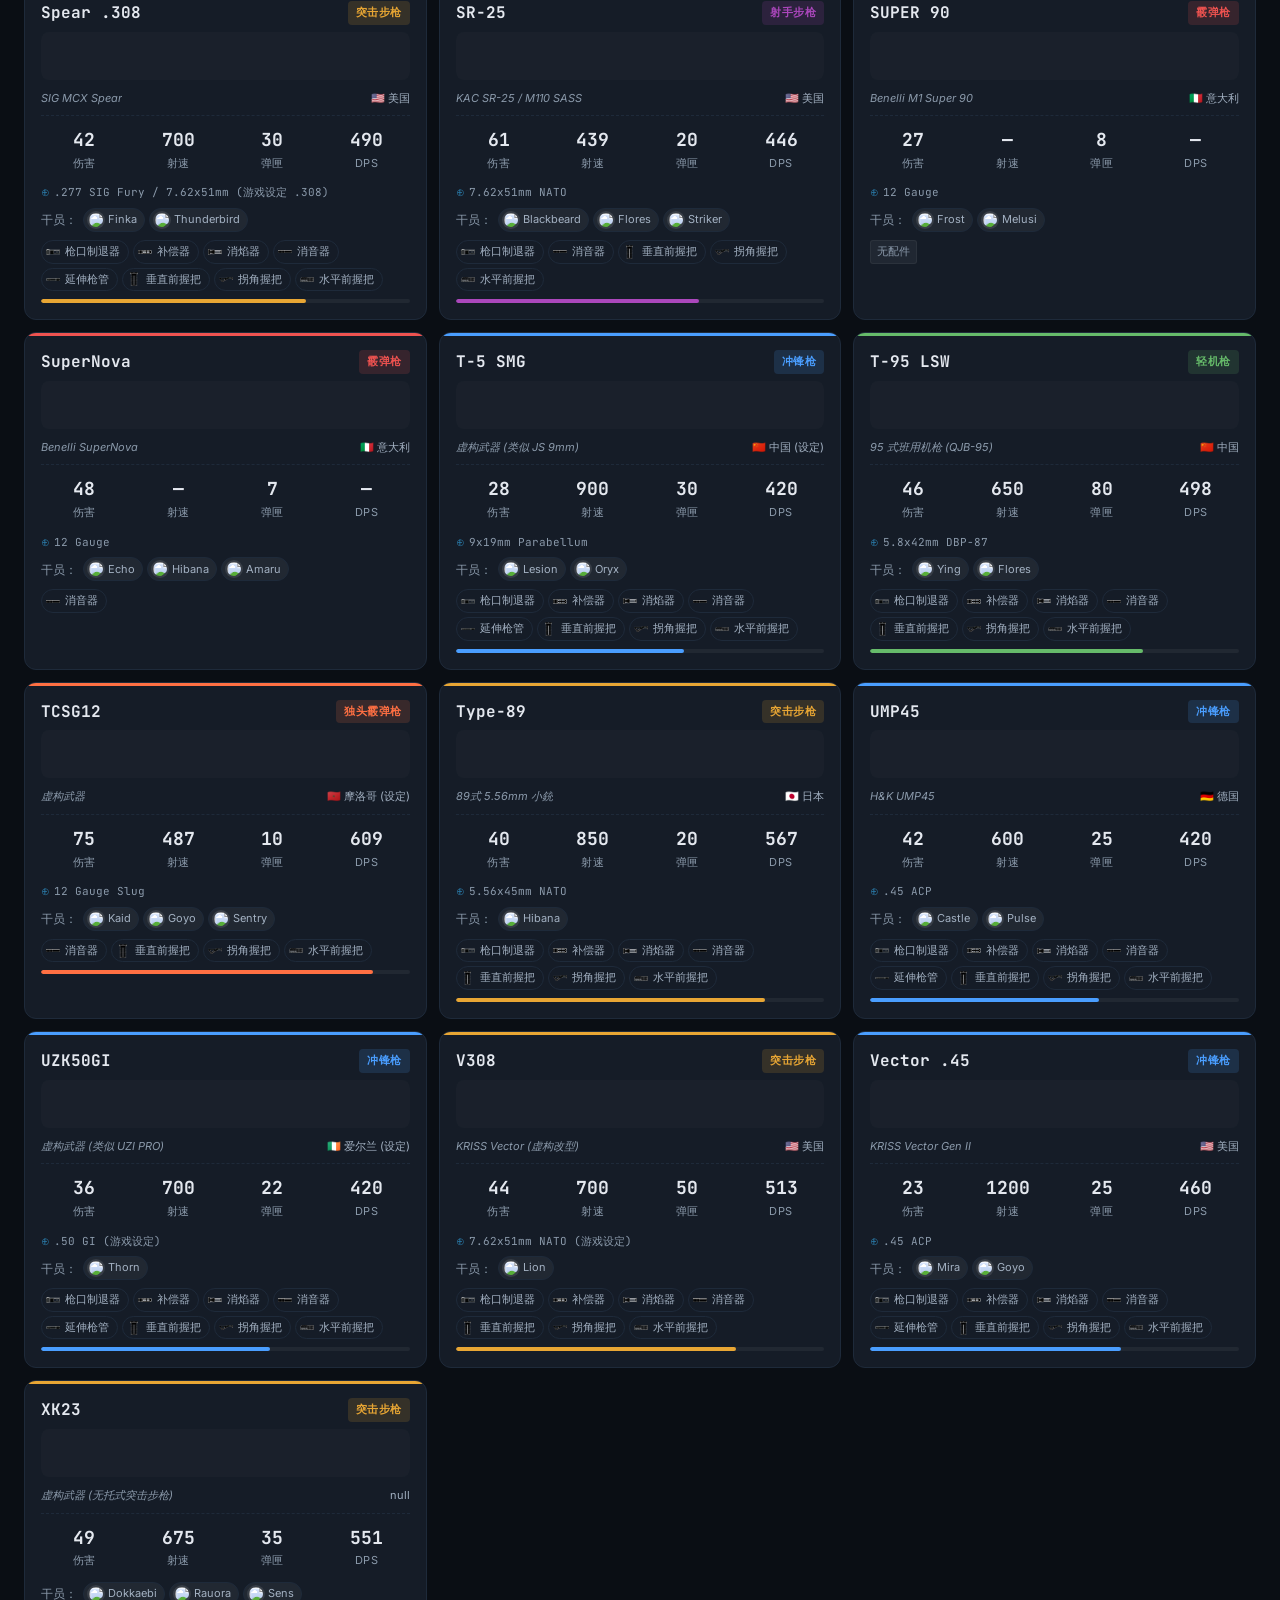
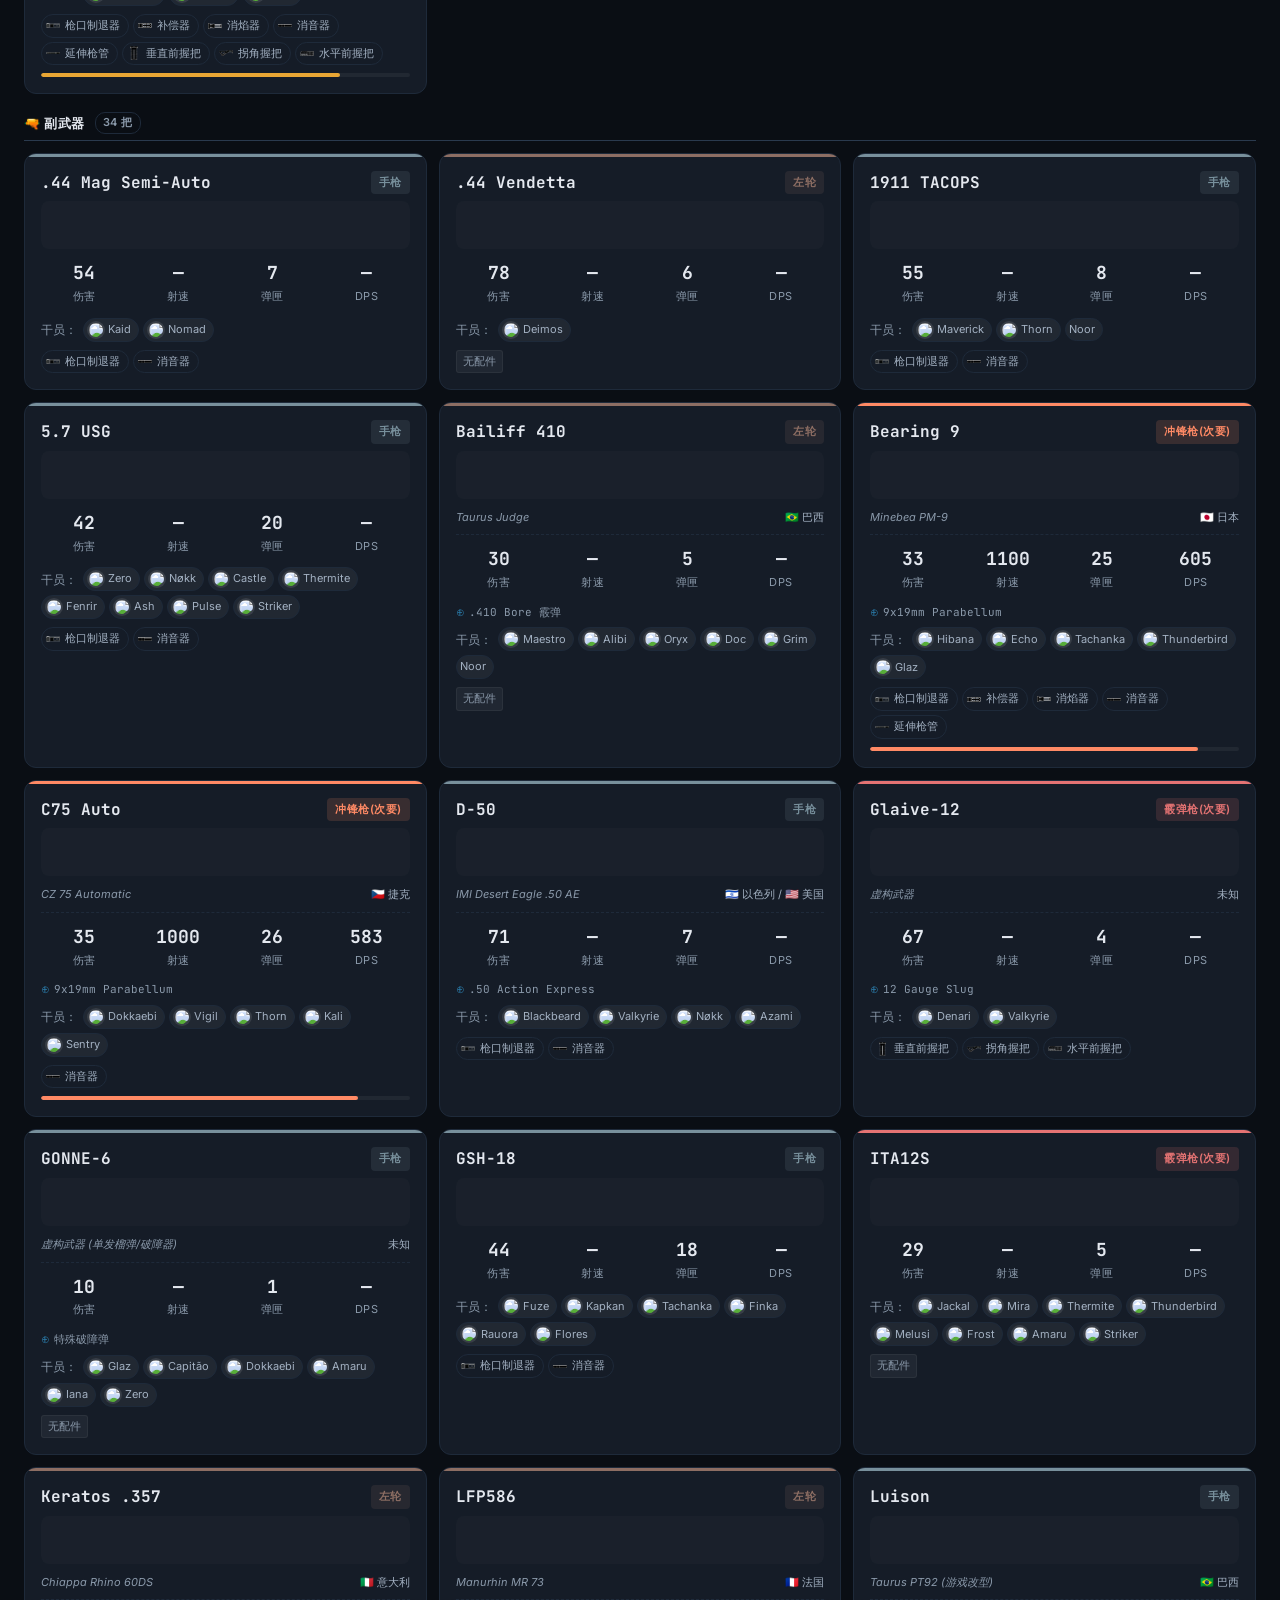
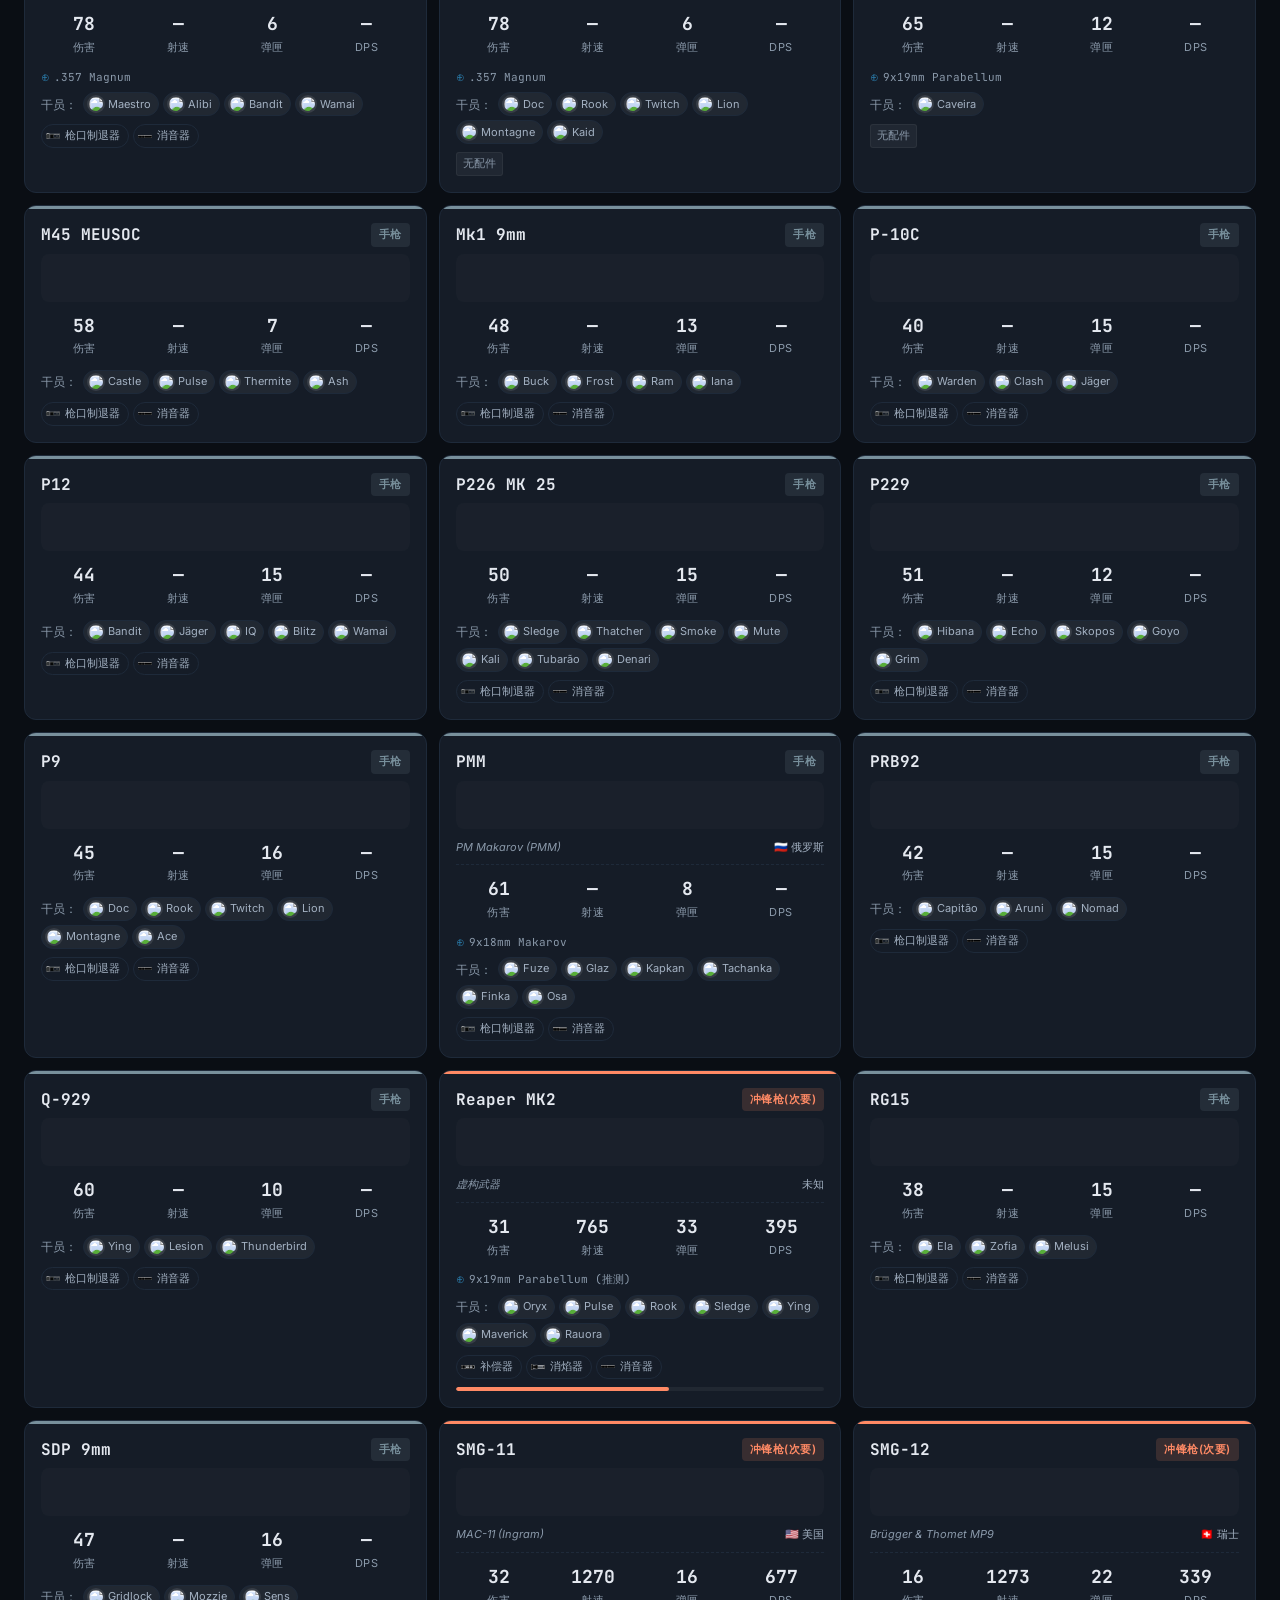
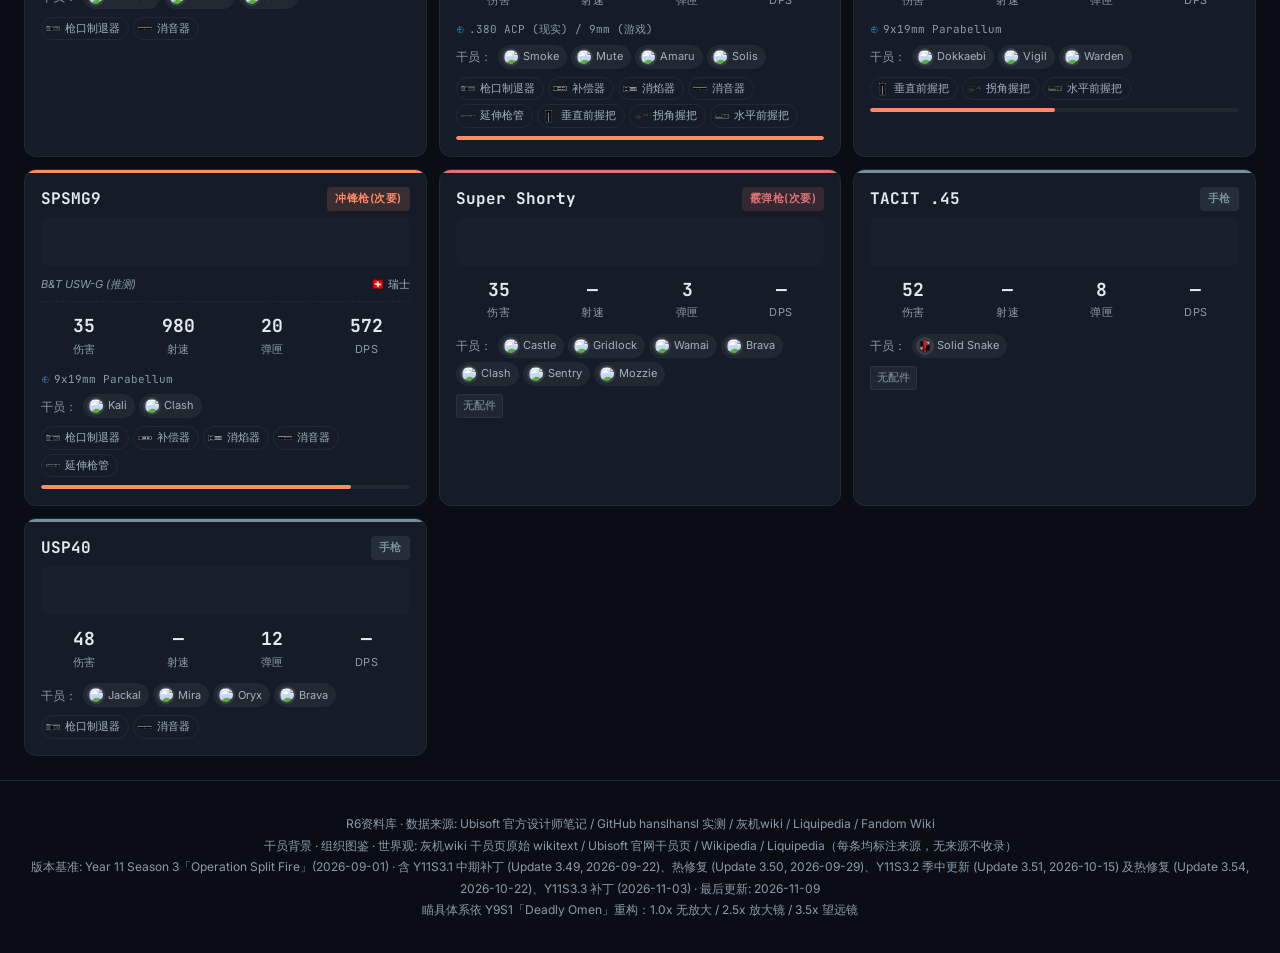
==== commit 8b2444b3: "11/09 例行核查: 无新补丁, 修正 Y11S4 路线图 - 11/3 之后无新补丁 / 无热修复 / 无设计师笔记，配件零改动 - 官方确认砍掉 Y11S4 进攻方次要装备；干员精通推迟至 Y1" ====
--- a/index.html
+++ b/index.html
@@ -1,237 +1,237 @@
-<!DOCTYPE html>
-<html lang="zh-CN">
-<head>
-    <meta charset="UTF-8">
-    <meta name="viewport" content="width=device-width, initial-scale=1.0">
-    <title>R6资料库</title>
-    <meta name="description" content="彩虹六号：围攻 中文资料库 — 武器数值 / 干员档案 / 配件图鉴 / 官方更新追踪">
-    <link rel="preconnect" href="https://fonts.googleapis.com">
-    <link href="https://fonts.googleapis.com/css2?family=Inter:wght@300;400;500;600;700;800;900&family=JetBrains+Mono:wght@400;500;600&display=swap" rel="stylesheet">
-    <link rel="stylesheet" href="style.css?v=20261105">
-</head>
-<body>
-    <!-- 顶部导航 -->
-    <header class="header">
-        <div class="header-inner">
-            <div class="logo">
-                <span class="logo-icon">⬡</span>
-                <span class="logo-text">R6</span>
-                <span class="logo-sub">资料库</span>
-            </div>
-            <nav class="nav">
-                <a href="#" class="nav-link active" data-tab="weapons">武器库</a>
-                <a href="#" class="nav-link" data-tab="operators">干员</a>
-                <a href="#" class="nav-link" data-tab="orgs">组织图鉴</a>
-                <a href="#" class="nav-link" data-tab="world">世界观</a>
-                <a href="#" class="nav-link" data-tab="attachments" title="含瞄具图鉴：15 款军械库瞄具原生 ICON + 4 款专属内置瞄具">配件 · 瞄具</a>
-                <a href="#" class="nav-link" data-tab="compare">对比工具</a>
-                <a href="#" class="nav-link" data-tab="updates">官方更新</a>
-            </nav>
-            <div class="version-badge">Y11S3.2</div>
-        </div>
-    </header>
-
-    <!-- 主内容区 -->
-    <main class="main">
-        <!-- 武器库页面 -->
-        <section id="tab-weapons" class="tab-content active">
-            <div class="toolbar">
-                <div class="search-box">
-                    <svg class="search-icon" viewBox="0 0 24 24" fill="none" stroke="currentColor" stroke-width="2"><circle cx="11" cy="11" r="8"/><path d="m21 21-4.35-4.35"/></svg>
-                    <input type="text" id="weapon-search" placeholder="搜索武器名称、干员..." autocomplete="off">
-                </div>
-                <div class="filter-group">
-                    <button class="filter-btn active" data-type="all">全部</button>
-                    <span class="filter-divider">主武器</span>
-                    <button class="filter-btn" data-type="ar">突击步枪</button>
-                    <button class="filter-btn" data-type="smg">冲锋枪</button>
-                    <button class="filter-btn" data-type="lmg">轻机枪</button>
-                    <button class="filter-btn" data-type="sniper">狙击步枪</button>
-                    <button class="filter-btn" data-type="dmr">射手步枪</button>
-                    <button class="filter-btn" data-type="shotgun">霰弹枪</button>
-                    <button class="filter-btn" data-type="slug">独头霰弹枪</button>
-                    <span class="filter-divider">副武器</span>
-                    <button class="filter-btn" data-type="shotgun_sec">霰弹枪(次要)</button>
-                    <button class="filter-btn" data-type="pistol">手枪</button>
-                    <button class="filter-btn" data-type="smg_sec">冲锋枪(次要)</button>
-                    <button class="filter-btn" data-type="revolver">左轮手枪</button>
-                </div>
-            </div>
-            <div class="stats-bar">
-                <span id="weapon-count">正在加载...</span>
-                <div class="view-switch" role="group" aria-label="视图切换">
-                    <button class="view-btn active" data-view="card" title="卡片视图：带武器立绘">▦ 卡片</button>
-                    <button class="view-btn" data-view="table" title="表格视图：保留立绘，一屏看更多，便于横向对比">☰ 表格</button>
-                </div>
-                <div class="sort-group">
-                    <label>排序：</label>
-                    <select id="weapon-sort">
-                        <option value="name">名称</option>
-                        <option value="damage">伤害 ↓</option>
-                        <option value="rpm">射速 ↓</option>
-                        <option value="dps">DPS ↓</option>
-                    </select>
-                </div>
-            </div>
-            <div id="weapon-grid" class="weapon-grid"></div>
-            <div id="weapon-table-wrap" class="weapon-table-wrap" hidden></div>
-        </section>
-
-        <!-- 干员页面 -->
-        <section id="tab-operators" class="tab-content">
-            <h2 class="section-title">干员档案</h2>
-            <p class="section-desc">
-                收录 <b>78</b> 位干员，含背景故事 / 心理状态报告 / 培训经历 / 相关经验 / 人际关系 / 战术要点 / 琐事台词。<br>
-                资料来源：灰机wiki 干员页原始 wikitext（背景与心理报告）· GitHub hanslhansl operators.json（携带武器 / 阵营）· Liquipedia（护甲 / 速度 / 职能 / 技能）· Ubisoft 官方公告（Noor 等新干员）。<br>
-                无可靠来源的字段一律留空，不做估算。<b>点击任意干员卡片弹出完整档案</b>：装备 → 独特技能 → 背景 / 培训 / 人际 / 战术 / 琐事，全部内容上下平铺、直接滚动看完整份档案；弹窗内点武器名跳该武器详情，点组织徽章跳组织图鉴。
-            </p>
-            <div class="op-toolbar">
-                <div class="op-filters">
-                    <button class="op-filter active" data-side="all">全部</button>
-                    <button class="op-filter" data-side="atk">⚔️ 进攻方</button>
-                    <button class="op-filter" data-side="def">🛡️ 防守方</button>
-                </div>
-                <div class="search-box op-search">
-                    <svg class="search-icon" viewBox="0 0 24 24" fill="none" stroke="currentColor" stroke-width="2"><circle cx="11" cy="11" r="8"/><path d="m21 21-4.3-4.3"/></svg>
-                    <input type="text" id="op-search-input" placeholder="搜索干员 / 技能 / 武器…">
-                </div>
-                <div class="op-count" id="op-count"></div>
-            </div>
-            <div id="operator-cards" class="operator-cards"></div>
-        </section>
-
-        <!-- 组织图鉴页面 -->
-        <section id="tab-orgs" class="tab-content">
-            <h2 class="section-title">组织图鉴</h2>
-            <p class="section-desc">
-                收录彩虹小队干员所属的现实特种部队、游戏原创机构与剧情阵营，共 <b id="org-total">—</b> 个组织。<br>
-                现实部队条目依据公开资料整理并标注成立年份；游戏原创机构与剧情阵营单独标注「游戏原创 / 阵营」。点击成员头像可跳转该干员档案。
-            </p>
-            <div class="op-toolbar">
-                <div class="op-filters">
-                    <button class="org-filter active" data-org-type="all">全部</button>
-                    <button class="org-filter" data-org-type="real">🌐 现实部队</button>
-                    <button class="org-filter" data-org-type="fictional">🎮 游戏原创</button>
-                    <button class="org-filter" data-org-type="faction">🏳️ 阵营 / 编制</button>
-                </div>
-                <div class="search-box op-search">
-                    <svg class="search-icon" viewBox="0 0 24 24" fill="none" stroke="currentColor" stroke-width="2"><circle cx="11" cy="11" r="8"/><path d="m21 21-4.3-4.3"/></svg>
-                    <input type="text" id="org-search-input" placeholder="搜索组织 / 国家 / 干员…">
-                </div>
-                <div class="op-count" id="org-count"></div>
-            </div>
-            <div id="org-cards" class="org-cards"></div>
-        </section>
-
-        <!-- 世界观页面 -->
-        <section id="tab-world" class="tab-content">
-            <h2 class="section-title">世界观 · 剧情时间线</h2>
-            <p class="section-desc">
-                整理《彩虹六号：围攻》主线剧情：彩虹小队的重启与解散、永夜安港的加入与决裂、Deimos 与凯瑞斯军团的登场，以及第 11 年的收束。<br>
-                每条内容均附来源，无可靠来源的部分不予收录。
-            </p>
-            <div id="world-body" class="world-body"></div>
-        </section>
-
-        <section id="tab-attachments" class="tab-content">
-            <div class="attachment-overview">
-                <h2 class="section-title">配件属性总览</h2>
-                <p class="section-desc">按游戏内军械库分类：瞄准镜 / 枪管 / 握把 / 下挂。点击任意卡片查看完整属性与适用武器。<br>
-                    全站 24 款配件图标均取自游戏内军械库原生截图（程序化切图、透明底）；仅「机瞄」为不占配件槽的默认状态，无图标。</p>
-                <div id="attachment-cards" class="attachment-cards"></div>
-            </div>
-            <div class="attachment-compat">
-                <h2 class="section-title">配件兼容性查询</h2>
-                <p class="section-desc">选择一个配件，查看哪些武器可以装备它</p>
-                <div class="compat-controls">
-                    <select id="compat-slot">
-                        <option value="barrel">枪管配件</option>
-                        <option value="grip">握把配件</option>
-                        <option value="sight">瞄准镜</option>
-                        <option value="underbarrel">下挂配件</option>
-                    </select>
-                    <select id="compat-attachment"></select>
-                </div>
-                <div id="compat-results" class="compat-results"></div>
-            </div>
-        </section>
-
-        <!-- 对比工具页面 -->
-        <section id="tab-compare" class="tab-content">
-            <h2 class="section-title">武器对比工具</h2>
-            <p class="section-desc">选择2-4把武器进行属性横向对比</p>
-            <div class="compare-selectors">
-                <div class="compare-slot" data-slot="0">
-                    <select class="compare-select"><option value="">选择武器...</option></select>
-                </div>
-                <div class="compare-slot" data-slot="1">
-                    <select class="compare-select"><option value="">选择武器...</option></select>
-                </div>
-                <div class="compare-slot" data-slot="2">
-                    <select class="compare-select"><option value="">选择武器...</option></select>
-                </div>
-                <div class="compare-slot" data-slot="3">
-                    <select class="compare-select"><option value="">选择武器...</option></select>
-                </div>
-            </div>
-            <div id="compare-table" class="compare-table"></div>
-        </section>
-
-        <!-- 官方更新页面 -->
-        <section id="tab-updates" class="tab-content">
-            <h2 class="section-title">R6S 官方更新追踪</h2>
-            <p class="section-desc">自动收集育碧官方更新信息和设计师笔记</p>
-            <div id="updates-feed" class="updates-feed"></div>
-        </section>
-    </main>
-
-    <!-- 武器详情抽屉 -->
-    <div id="weapon-modal" class="modal" role="dialog" aria-modal="true" aria-label="武器详情" aria-hidden="true">
-        <div class="modal-overlay"></div>
-        <div class="modal-content">
-            <button class="modal-close" aria-label="关闭">&times;</button>
-            <div id="modal-body"></div>
-        </div>
-    </div>
-
-    <!-- 干员详情抽屉 -->
-    <div id="operator-modal" class="modal" role="dialog" aria-modal="true" aria-label="干员档案" aria-hidden="true">
-        <div class="modal-overlay"></div>
-        <div class="modal-content">
-            <button class="modal-close" aria-label="关闭">&times;</button>
-            <div id="operator-modal-body"></div>
-        </div>
-    </div>
-
-    <!-- 配件详情抽屉 -->
-    <div id="attachment-modal" class="modal" role="dialog" aria-modal="true" aria-label="配件详情" aria-hidden="true">
-        <div class="modal-overlay"></div>
-        <div class="modal-content">
-            <button class="modal-close" aria-label="关闭">&times;</button>
-            <div id="attachment-modal-body"></div>
-        </div>
-    </div>
-
-    <!-- 通用信息抽屉（专属瞄具等一次性内容） -->
-    <div id="info-modal" class="modal" role="dialog" aria-modal="true" aria-label="详细信息" aria-hidden="true">
-        <div class="modal-overlay"></div>
-        <div class="modal-content">
-            <button class="modal-close" aria-label="关闭">&times;</button>
-            <div id="info-modal-body"></div>
-        </div>
-    </div>
-
-    <button id="back-to-top" type="button" aria-label="回到顶部" title="回到顶部">↑</button>
-
-    <footer class="footer">
-        <p>R6资料库 · 数据来源: Ubisoft 官方设计师笔记 / GitHub hanslhansl 实测 / 灰机wiki / Liquipedia / Fandom Wiki</p>
-        <p>干员背景 · 组织图鉴 · 世界观: 灰机wiki 干员页原始 wikitext / Ubisoft 官网干员页 / Wikipedia / Liquipedia（每条均标注来源，无来源不收录）</p>
-        <p>版本基准: Year 11 Season 3「Operation Split Fire」(2026-09-01) · 含 Y11S3.1 中期补丁 (Update 3.49, 2026-09-22)、热修复 (Update 3.50, 2026-09-29)、Y11S3.2 季中更新 (Update 3.51, 2026-10-15) 及热修复 (Update 3.54, 2026-10-22)、Y11S3.3 补丁 (2026-11-03) · 最后更新: 2026-11-05</p>
-        <p>瞄具体系依 Y9S1「Deadly Omen」重构：1.0x 无放大 / 2.5x 放大镜 / 3.5x 望远镜</p>
-    </footer>
-
-    <script src="data.js?v=20261105"></script>
-    <script src="lore.js?v=20261105"></script>
-    <script src="app.js?v=20261105"></script>
-</body>
-</html>
+<!DOCTYPE html>
+<html lang="zh-CN">
+<head>
+    <meta charset="UTF-8">
+    <meta name="viewport" content="width=device-width, initial-scale=1.0">
+    <title>R6资料库</title>
+    <meta name="description" content="彩虹六号：围攻 中文资料库 — 武器数值 / 干员档案 / 配件图鉴 / 官方更新追踪">
+    <link rel="preconnect" href="https://fonts.googleapis.com">
+    <link href="https://fonts.googleapis.com/css2?family=Inter:wght@300;400;500;600;700;800;900&family=JetBrains+Mono:wght@400;500;600&display=swap" rel="stylesheet">
+    <link rel="stylesheet" href="style.css?v=20261105e">
+</head>
+<body>
+    <!-- 顶部导航 -->
+    <header class="header">
+        <div class="header-inner">
+            <div class="logo">
+                <span class="logo-icon">⬡</span>
+                <span class="logo-text">R6</span>
+                <span class="logo-sub">资料库</span>
+            </div>
+            <nav class="nav">
+                <a href="#" class="nav-link active" data-tab="weapons">武器库</a>
+                <a href="#" class="nav-link" data-tab="operators">干员</a>
+                <a href="#" class="nav-link" data-tab="orgs">组织图鉴</a>
+                <a href="#" class="nav-link" data-tab="world">世界观</a>
+                <a href="#" class="nav-link" data-tab="attachments" title="含瞄具图鉴：15 款军械库瞄具原生 ICON + 4 款专属内置瞄具">配件 · 瞄具</a>
+                <a href="#" class="nav-link" data-tab="compare">对比工具</a>
+                <a href="#" class="nav-link" data-tab="updates">官方更新</a>
+            </nav>
+            <div class="version-badge">Y11S3.2</div>
+        </div>
+    </header>
+
+    <!-- 主内容区 -->
+    <main class="main">
+        <!-- 武器库页面 -->
+        <section id="tab-weapons" class="tab-content active">
+            <div class="toolbar">
+                <div class="search-box">
+                    <svg class="search-icon" viewBox="0 0 24 24" fill="none" stroke="currentColor" stroke-width="2"><circle cx="11" cy="11" r="8"/><path d="m21 21-4.35-4.35"/></svg>
+                    <input type="text" id="weapon-search" placeholder="搜索武器名称、干员..." autocomplete="off">
+                </div>
+                <div class="filter-group">
+                    <button class="filter-btn active" data-type="all">全部</button>
+                    <span class="filter-divider">主武器</span>
+                    <button class="filter-btn" data-type="ar">突击步枪</button>
+                    <button class="filter-btn" data-type="smg">冲锋枪</button>
+                    <button class="filter-btn" data-type="lmg">轻机枪</button>
+                    <button class="filter-btn" data-type="sniper">狙击步枪</button>
+                    <button class="filter-btn" data-type="dmr">射手步枪</button>
+                    <button class="filter-btn" data-type="shotgun">霰弹枪</button>
+                    <button class="filter-btn" data-type="slug">独头霰弹枪</button>
+                    <span class="filter-divider">副武器</span>
+                    <button class="filter-btn" data-type="shotgun_sec">霰弹枪(次要)</button>
+                    <button class="filter-btn" data-type="pistol">手枪</button>
+                    <button class="filter-btn" data-type="smg_sec">冲锋枪(次要)</button>
+                    <button class="filter-btn" data-type="revolver">左轮手枪</button>
+                </div>
+            </div>
+            <div class="stats-bar">
+                <span id="weapon-count">正在加载...</span>
+                <div class="view-switch" role="group" aria-label="视图切换">
+                    <button class="view-btn active" data-view="card" title="卡片视图：带武器立绘">▦ 卡片</button>
+                    <button class="view-btn" data-view="table" title="表格视图：保留立绘，一屏看更多，便于横向对比">☰ 表格</button>
+                </div>
+                <div class="sort-group">
+                    <label>排序：</label>
+                    <select id="weapon-sort">
+                        <option value="name">名称</option>
+                        <option value="damage">伤害 ↓</option>
+                        <option value="rpm">射速 ↓</option>
+                        <option value="dps">DPS ↓</option>
+                    </select>
+                </div>
+            </div>
+            <div id="weapon-grid" class="weapon-grid"></div>
+            <div id="weapon-table-wrap" class="weapon-table-wrap" hidden></div>
+        </section>
+
+        <!-- 干员页面 -->
+        <section id="tab-operators" class="tab-content">
+            <h2 class="section-title">干员档案</h2>
+            <p class="section-desc">
+                收录 <b>78</b> 位干员，含背景故事 / 心理状态报告 / 培训经历 / 相关经验 / 人际关系 / 战术要点 / 琐事台词。<br>
+                资料来源：灰机wiki 干员页原始 wikitext（背景与心理报告）· GitHub hanslhansl operators.json（携带武器 / 阵营）· Liquipedia（护甲 / 速度 / 职能 / 技能）· Ubisoft 官方公告（Noor 等新干员）。<br>
+                无可靠来源的字段一律留空，不做估算。<b>点击任意干员卡片弹出完整档案</b>：装备 → 独特技能 → 背景 / 培训 / 人际 / 战术 / 琐事，全部内容上下平铺、直接滚动看完整份档案；弹窗内点武器名跳该武器详情，点组织徽章跳组织图鉴。
+            </p>
+            <div class="op-toolbar">
+                <div class="op-filters">
+                    <button class="op-filter active" data-side="all">全部</button>
+                    <button class="op-filter" data-side="atk">⚔️ 进攻方</button>
+                    <button class="op-filter" data-side="def">🛡️ 防守方</button>
+                </div>
+                <div class="search-box op-search">
+                    <svg class="search-icon" viewBox="0 0 24 24" fill="none" stroke="currentColor" stroke-width="2"><circle cx="11" cy="11" r="8"/><path d="m21 21-4.3-4.3"/></svg>
+                    <input type="text" id="op-search-input" placeholder="搜索干员 / 技能 / 武器…">
+                </div>
+                <div class="op-count" id="op-count"></div>
+            </div>
+            <div id="operator-cards" class="operator-cards"></div>
+        </section>
+
+        <!-- 组织图鉴页面 -->
+        <section id="tab-orgs" class="tab-content">
+            <h2 class="section-title">组织图鉴</h2>
+            <p class="section-desc">
+                收录彩虹小队干员所属的现实特种部队、游戏原创机构与剧情阵营，共 <b id="org-total">—</b> 个组织。<br>
+                现实部队条目依据公开资料整理并标注成立年份；游戏原创机构与剧情阵营单独标注「游戏原创 / 阵营」。点击成员头像可跳转该干员档案。
+            </p>
+            <div class="op-toolbar">
+                <div class="op-filters">
+                    <button class="org-filter active" data-org-type="all">全部</button>
+                    <button class="org-filter" data-org-type="real">🌐 现实部队</button>
+                    <button class="org-filter" data-org-type="fictional">🎮 游戏原创</button>
+                    <button class="org-filter" data-org-type="faction">🏳️ 阵营 / 编制</button>
+                </div>
+                <div class="search-box op-search">
+                    <svg class="search-icon" viewBox="0 0 24 24" fill="none" stroke="currentColor" stroke-width="2"><circle cx="11" cy="11" r="8"/><path d="m21 21-4.3-4.3"/></svg>
+                    <input type="text" id="org-search-input" placeholder="搜索组织 / 国家 / 干员…">
+                </div>
+                <div class="op-count" id="org-count"></div>
+            </div>
+            <div id="org-cards" class="org-cards"></div>
+        </section>
+
+        <!-- 世界观页面 -->
+        <section id="tab-world" class="tab-content">
+            <h2 class="section-title">世界观 · 剧情时间线</h2>
+            <p class="section-desc">
+                整理《彩虹六号：围攻》主线剧情：彩虹小队的重启与解散、永夜安港的加入与决裂、Deimos 与凯瑞斯军团的登场，以及第 11 年的收束。<br>
+                每条内容均附来源，无可靠来源的部分不予收录。
+            </p>
+            <div id="world-body" class="world-body"></div>
+        </section>
+
+        <section id="tab-attachments" class="tab-content">
+            <div class="attachment-overview">
+                <h2 class="section-title">配件属性总览</h2>
+                <p class="section-desc">按游戏内军械库分类：瞄准镜 / 枪管 / 握把 / 下挂。点击任意卡片查看完整属性与适用武器。<br>
+                    全站 24 款配件图标均取自游戏内军械库原生截图（程序化切图、透明底）；仅「机瞄」为不占配件槽的默认状态，无图标。</p>
+                <div id="attachment-cards" class="attachment-cards"></div>
+            </div>
+            <div class="attachment-compat">
+                <h2 class="section-title">配件兼容性查询</h2>
+                <p class="section-desc">选择一个配件，查看哪些武器可以装备它</p>
+                <div class="compat-controls">
+                    <select id="compat-slot">
+                        <option value="barrel">枪管配件</option>
+                        <option value="grip">握把配件</option>
+                        <option value="sight">瞄准镜</option>
+                        <option value="underbarrel">下挂配件</option>
+                    </select>
+                    <select id="compat-attachment"></select>
+                </div>
+                <div id="compat-results" class="compat-results"></div>
+            </div>
+        </section>
+
+        <!-- 对比工具页面 -->
+        <section id="tab-compare" class="tab-content">
+            <h2 class="section-title">武器对比工具</h2>
+            <p class="section-desc">选择2-4把武器进行属性横向对比</p>
+            <div class="compare-selectors">
+                <div class="compare-slot" data-slot="0">
+                    <select class="compare-select"><option value="">选择武器...</option></select>
+                </div>
+                <div class="compare-slot" data-slot="1">
+                    <select class="compare-select"><option value="">选择武器...</option></select>
+                </div>
+                <div class="compare-slot" data-slot="2">
+                    <select class="compare-select"><option value="">选择武器...</option></select>
+                </div>
+                <div class="compare-slot" data-slot="3">
+                    <select class="compare-select"><option value="">选择武器...</option></select>
+                </div>
+            </div>
+            <div id="compare-table" class="compare-table"></div>
+        </section>
+
+        <!-- 官方更新页面 -->
+        <section id="tab-updates" class="tab-content">
+            <h2 class="section-title">R6S 官方更新追踪</h2>
+            <p class="section-desc">自动收集育碧官方更新信息和设计师笔记</p>
+            <div id="updates-feed" class="updates-feed"></div>
+        </section>
+    </main>
+
+    <!-- 武器详情抽屉 -->
+    <div id="weapon-modal" class="modal" role="dialog" aria-modal="true" aria-label="武器详情" aria-hidden="true">
+        <div class="modal-overlay"></div>
+        <div class="modal-content">
+            <button class="modal-close" aria-label="关闭">&times;</button>
+            <div id="modal-body"></div>
+        </div>
+    </div>
+
+    <!-- 干员详情抽屉 -->
+    <div id="operator-modal" class="modal" role="dialog" aria-modal="true" aria-label="干员档案" aria-hidden="true">
+        <div class="modal-overlay"></div>
+        <div class="modal-content">
+            <button class="modal-close" aria-label="关闭">&times;</button>
+            <div id="operator-modal-body"></div>
+        </div>
+    </div>
+
+    <!-- 配件详情抽屉 -->
+    <div id="attachment-modal" class="modal" role="dialog" aria-modal="true" aria-label="配件详情" aria-hidden="true">
+        <div class="modal-overlay"></div>
+        <div class="modal-content">
+            <button class="modal-close" aria-label="关闭">&times;</button>
+            <div id="attachment-modal-body"></div>
+        </div>
+    </div>
+
+    <!-- 通用信息抽屉（专属瞄具等一次性内容） -->
+    <div id="info-modal" class="modal" role="dialog" aria-modal="true" aria-label="详细信息" aria-hidden="true">
+        <div class="modal-overlay"></div>
+        <div class="modal-content">
+            <button class="modal-close" aria-label="关闭">&times;</button>
+            <div id="info-modal-body"></div>
+        </div>
+    </div>
+
+    <button id="back-to-top" type="button" aria-label="回到顶部" title="回到顶部">↑</button>
+
+    <footer class="footer">
+        <p>R6资料库 · 数据来源: Ubisoft 官方设计师笔记 / GitHub hanslhansl 实测 / 灰机wiki / Liquipedia / Fandom Wiki</p>
+        <p>干员背景 · 组织图鉴 · 世界观: 灰机wiki 干员页原始 wikitext / Ubisoft 官网干员页 / Wikipedia / Liquipedia（每条均标注来源，无来源不收录）</p>
+        <p>版本基准: Year 11 Season 3「Operation Split Fire」(2026-09-01) · 含 Y11S3.1 中期补丁 (Update 3.49, 2026-09-22)、热修复 (Update 3.50, 2026-09-29)、Y11S3.2 季中更新 (Update 3.51, 2026-10-15) 及热修复 (Update 3.54, 2026-10-22)、Y11S3.3 补丁 (2026-11-03) · 最后更新: 2026-11-09</p>
+        <p>瞄具体系依 Y9S1「Deadly Omen」重构：1.0x 无放大 / 2.5x 放大镜 / 3.5x 望远镜</p>
+    </footer>
+
+    <script src="data.js?v=20261105e"></script>
+    <script src="lore.js?v=20261105e"></script>
+    <script src="app.js?v=20261105e"></script>
+</body>
+</html>
--- a/style.css
+++ b/style.css
@@ -1991,7 +1991,7 @@
     margin: 14px 0 18px;
 }
 .op-filters { display: flex; gap: 6px; }
-.op-filter {
+.op-filter, .org-filter {
     padding: 6px 14px;
     font-size: 12px;
     font-weight: 600;
@@ -2002,8 +2002,8 @@
     cursor: pointer;
     transition: all .15s;
 }
-.op-filter:hover { border-color: var(--accent); color: var(--text-primary); }
-.op-filter.active {
+.op-filter:hover, .org-filter:hover { border-color: var(--accent); color: var(--text-primary); }
+.op-filter.active, .org-filter.active {
     background: var(--accent-glow);
     border-color: var(--accent);
     color: var(--accent);
@@ -2186,7 +2186,13 @@
 .op-detail-visual .op-icon-fallback { width: 78px; height: 78px; object-fit: contain; }
 .op-detail-fallback { width: 64px; height: 64px; display: flex; align-items: center; justify-content: center; border-radius: 50%; background: var(--bg-card-hover); font-size: 26px; font-weight: 700; color: var(--text-secondary); }
 .op-detail-meta { flex: 1; min-width: 0; }
-.op-detail-name { font-size: 20px; font-weight: 700; color: var(--text-primary); }
+.op-detail-name { font-size: 20px; font-weight: 700; color: var(--text-primary); display: flex; align-items: center; gap: 8px; }
+.op-detail-icon {
+    width: 28px; height: 28px;
+    object-fit: contain;
+    flex: 0 0 auto;
+    filter: drop-shadow(0 1px 2px rgba(0,0,0,.3));
+}
 .op-detail-en { font-size: 12px; color: var(--text-muted); margin-top: 2px; }
 .op-detail-tags { display: flex; flex-wrap: wrap; gap: 6px; margin-top: 10px; }
 .op-tag { padding: 2px 8px; font-size: 11px; border-radius: 3px; background: var(--bg-card-hover); border: 1px solid var(--border-light); color: var(--text-secondary); }
@@ -2741,7 +2747,7 @@
 .world-timeline::before {
     content: '';
     position: absolute;
-    left: 62px; top: 6px; bottom: 6px;
+    left: 78px; top: 6px; bottom: 6px;
     width: 1px;
     background: linear-gradient(180deg, var(--accent-dim), rgba(42,122,168,.1));
 }
@@ -2749,17 +2755,18 @@
 .tl-item {
     position: relative;
     display: flex;
-    gap: 16px;
+    gap: 20px;
     margin-bottom: 14px;
 }
 .tl-year {
-    flex: 0 0 58px;
+    flex: 0 0 74px;
     text-align: right;
     font-family: var(--font-mono);
     font-size: 13px;
     font-weight: 700;
     color: var(--accent);
     padding-top: 12px;
+    padding-right: 14px;
 }
 .tl-year em {
     display: block;
@@ -2780,7 +2787,7 @@
 .tl-body::before {
     content: '';
     position: absolute;
-    left: -21px; top: 18px;
+    left: -20px; top: 18px;
     width: 9px; height: 9px;
     border-radius: 50%;
     background: var(--accent);
@@ -2877,8 +2884,10 @@
 @media (max-width: 768px) {
     #operator-modal .modal-content { width: 96%; padding: 22px 16px; }
     .op-tab-btn { flex: 1 1 44%; min-width: 0; }
-    .world-timeline::before { left: 50px; }
-    .tl-year { flex-basis: 46px; font-size: 12px; }
+    .world-timeline::before { left: 62px; }
+    .tl-year { flex-basis: 58px; padding-right: 10px; font-size: 12px; }
+    .tl-item { gap: 14px; }
+    .tl-body::before { left: -18px; }
     .org-cards { grid-template-columns: 1fr; }
 }
 
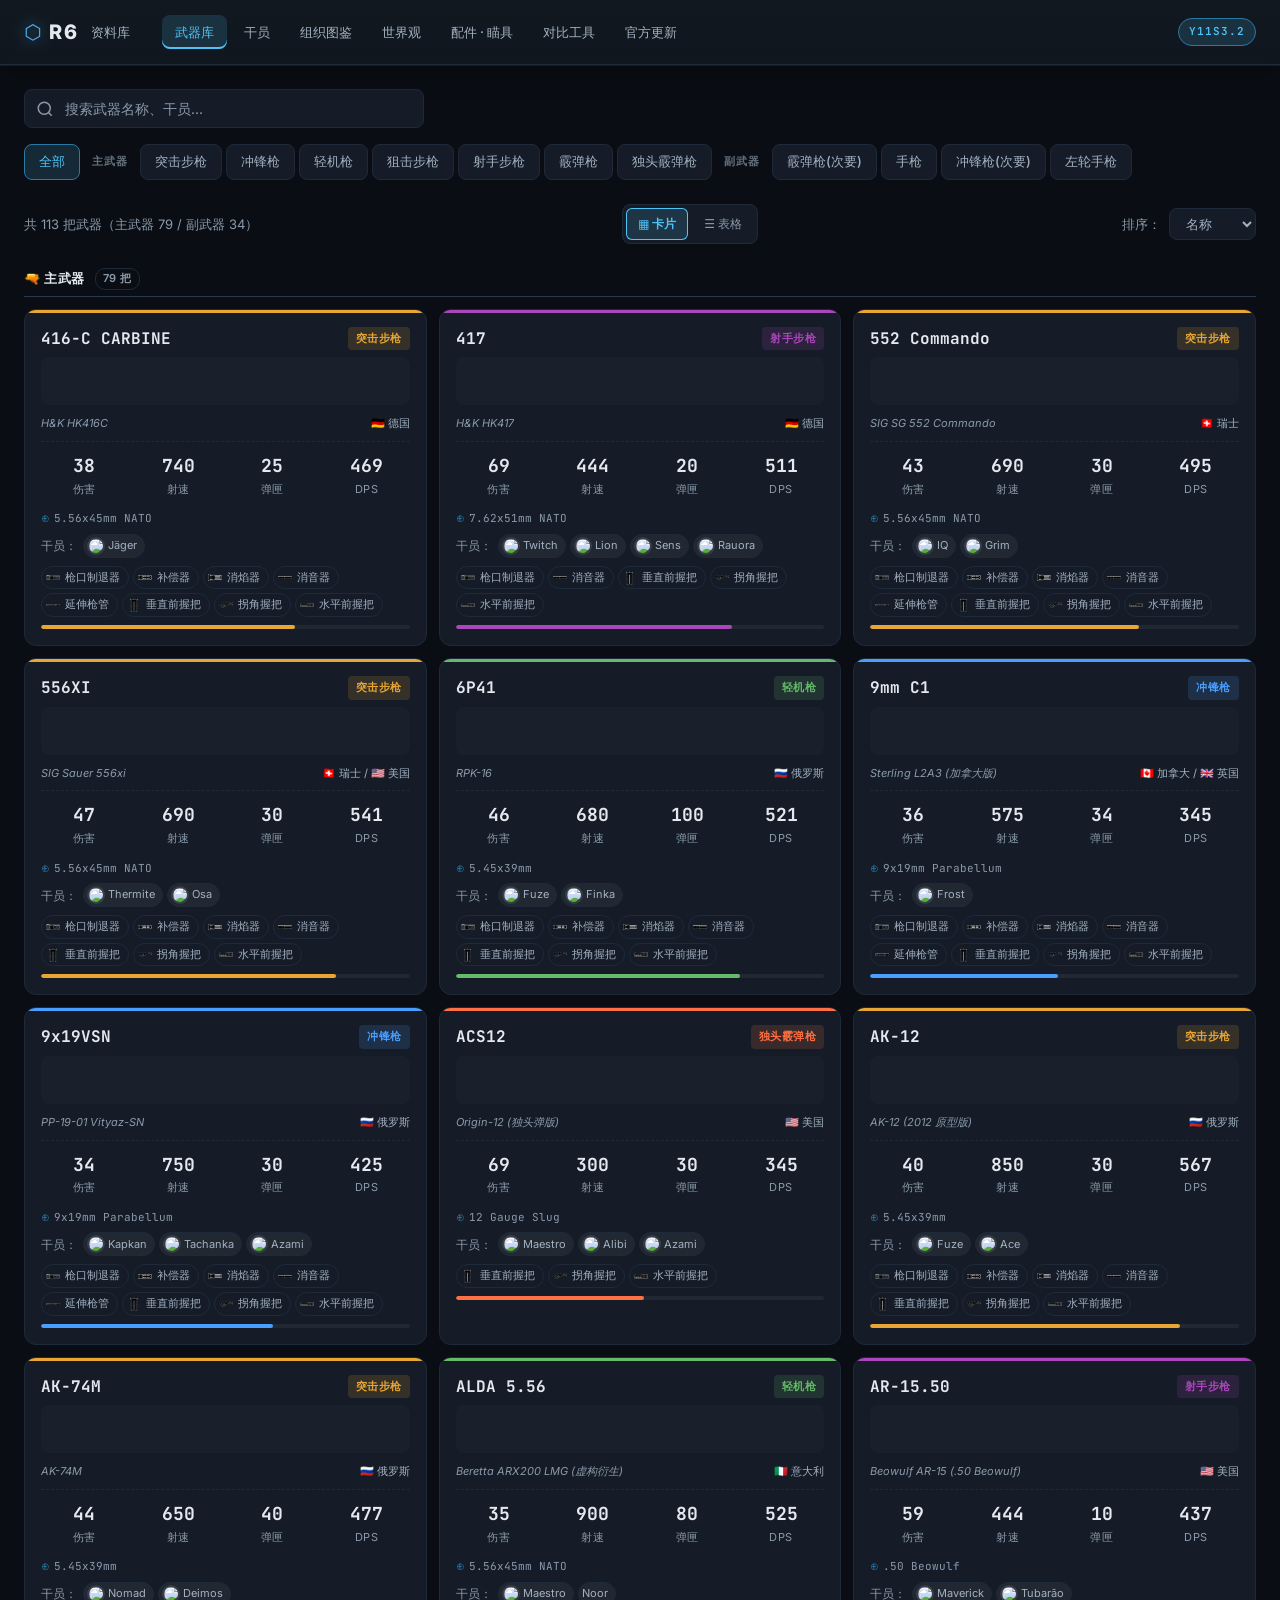
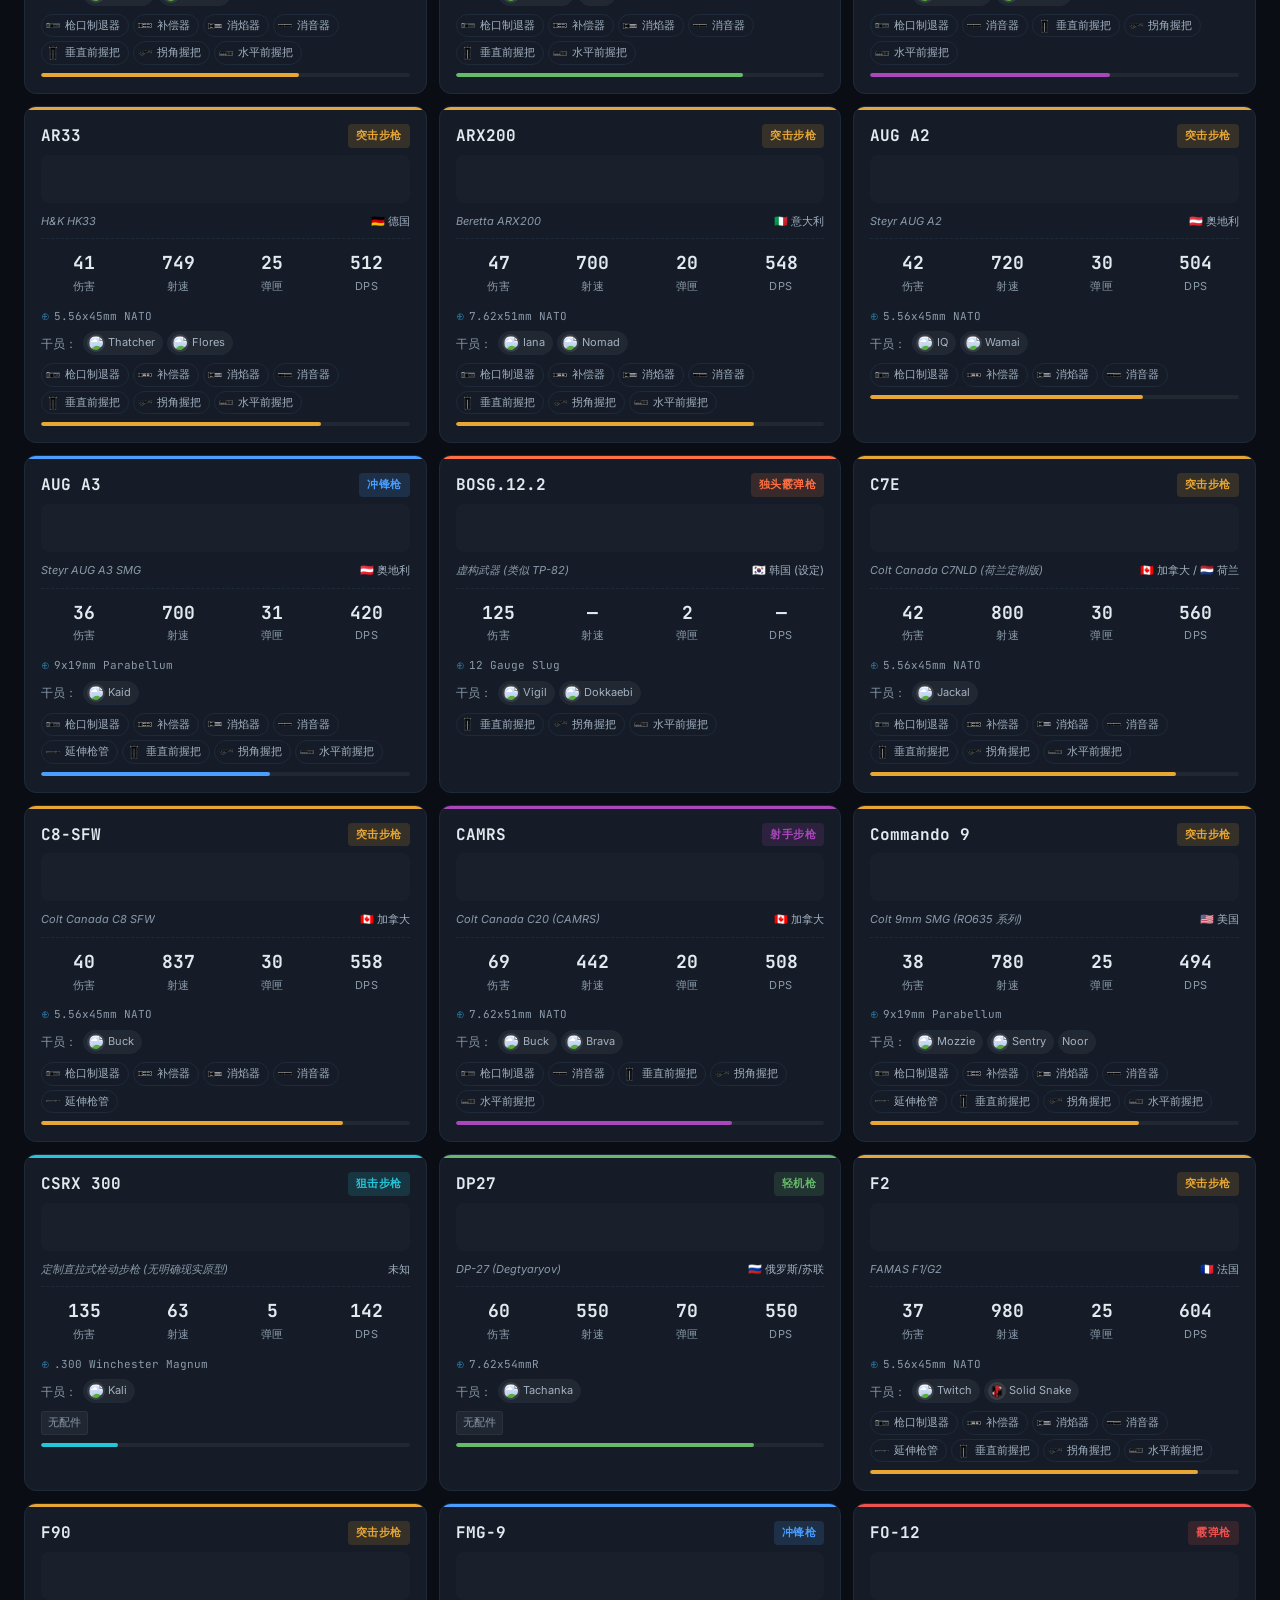
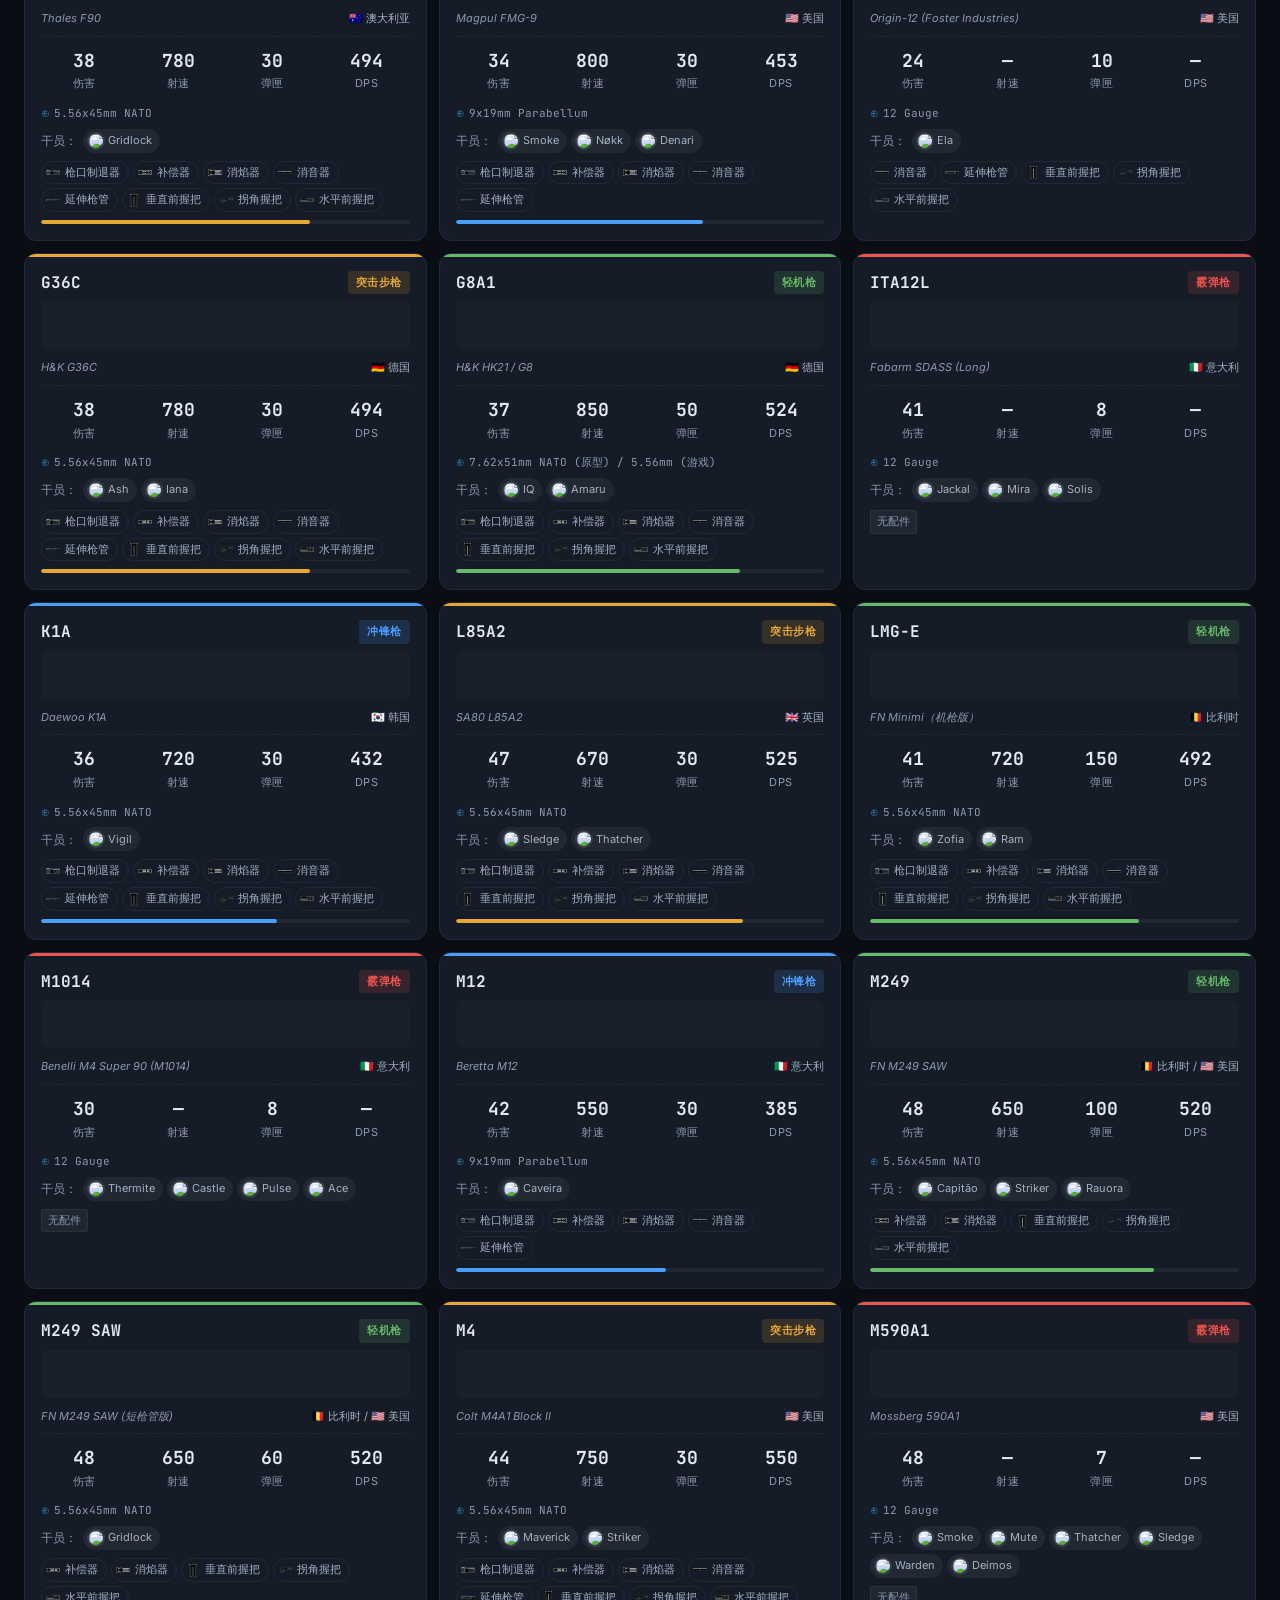
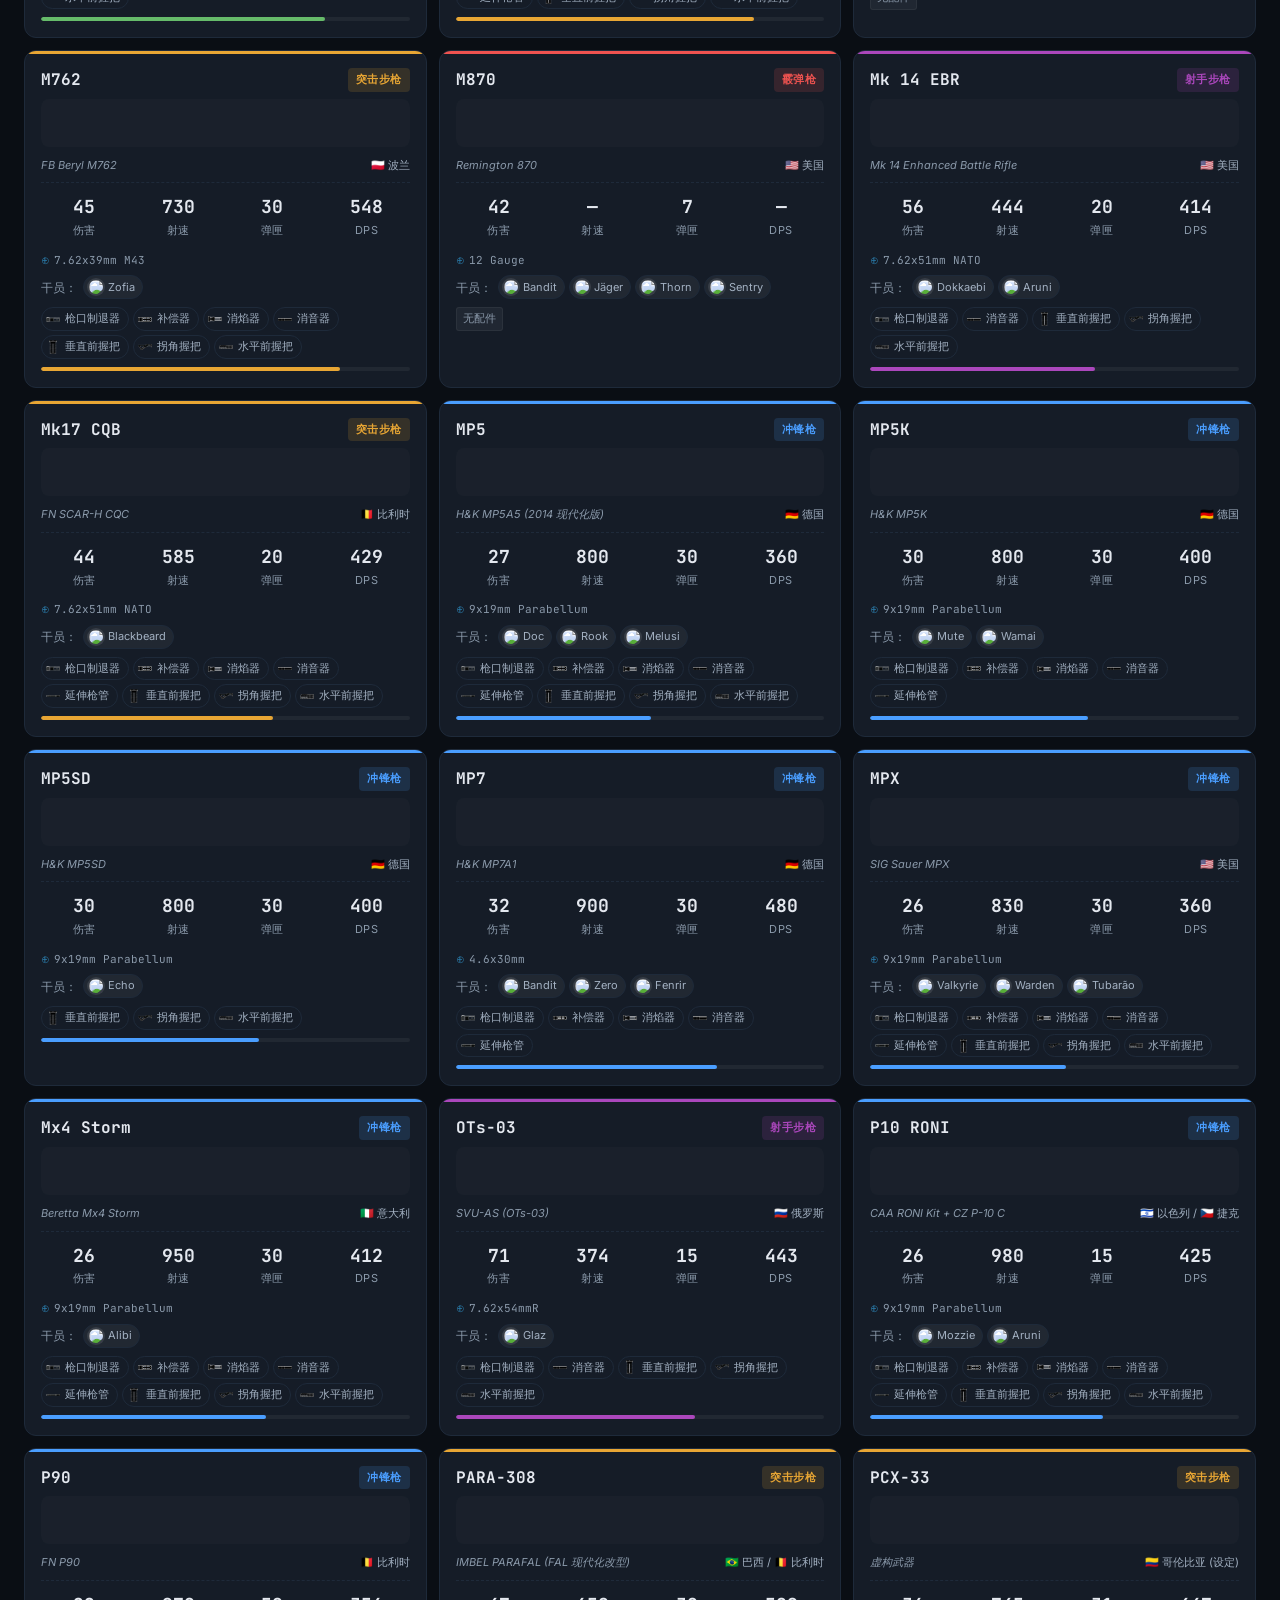
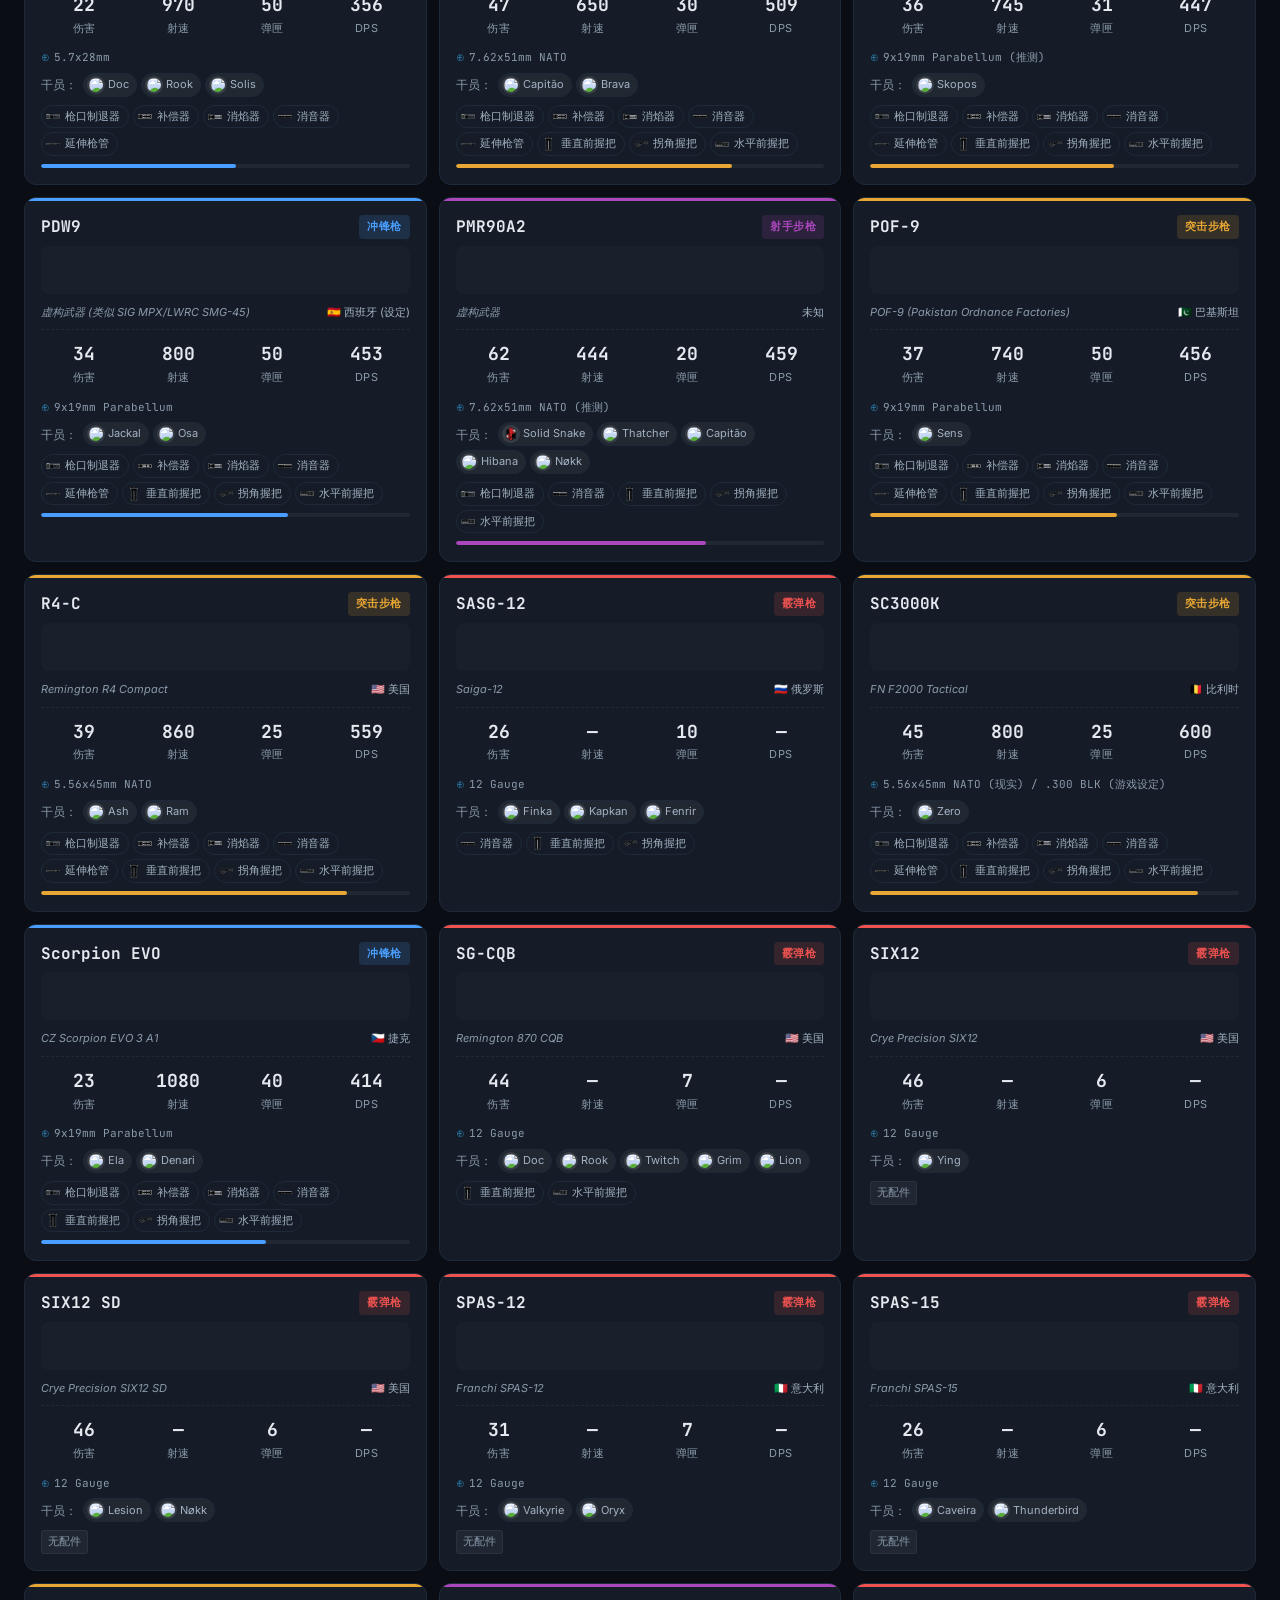
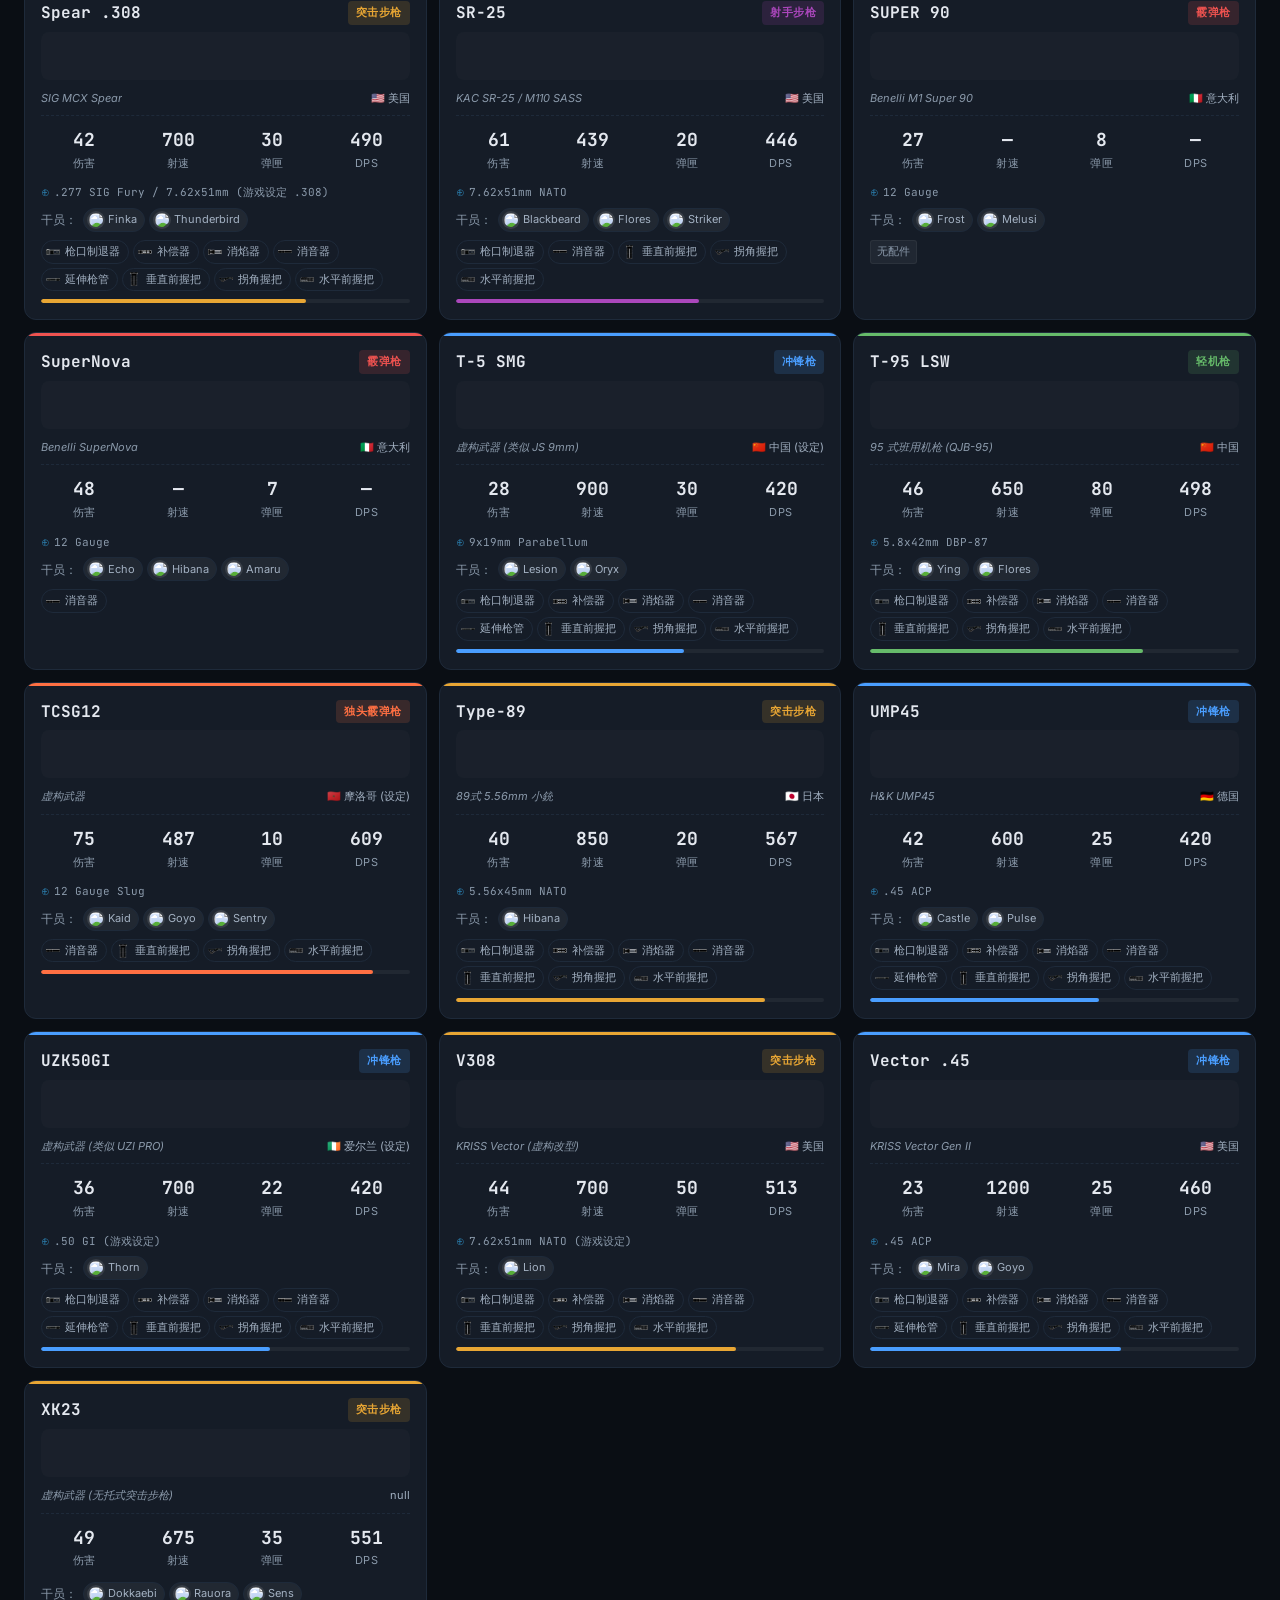
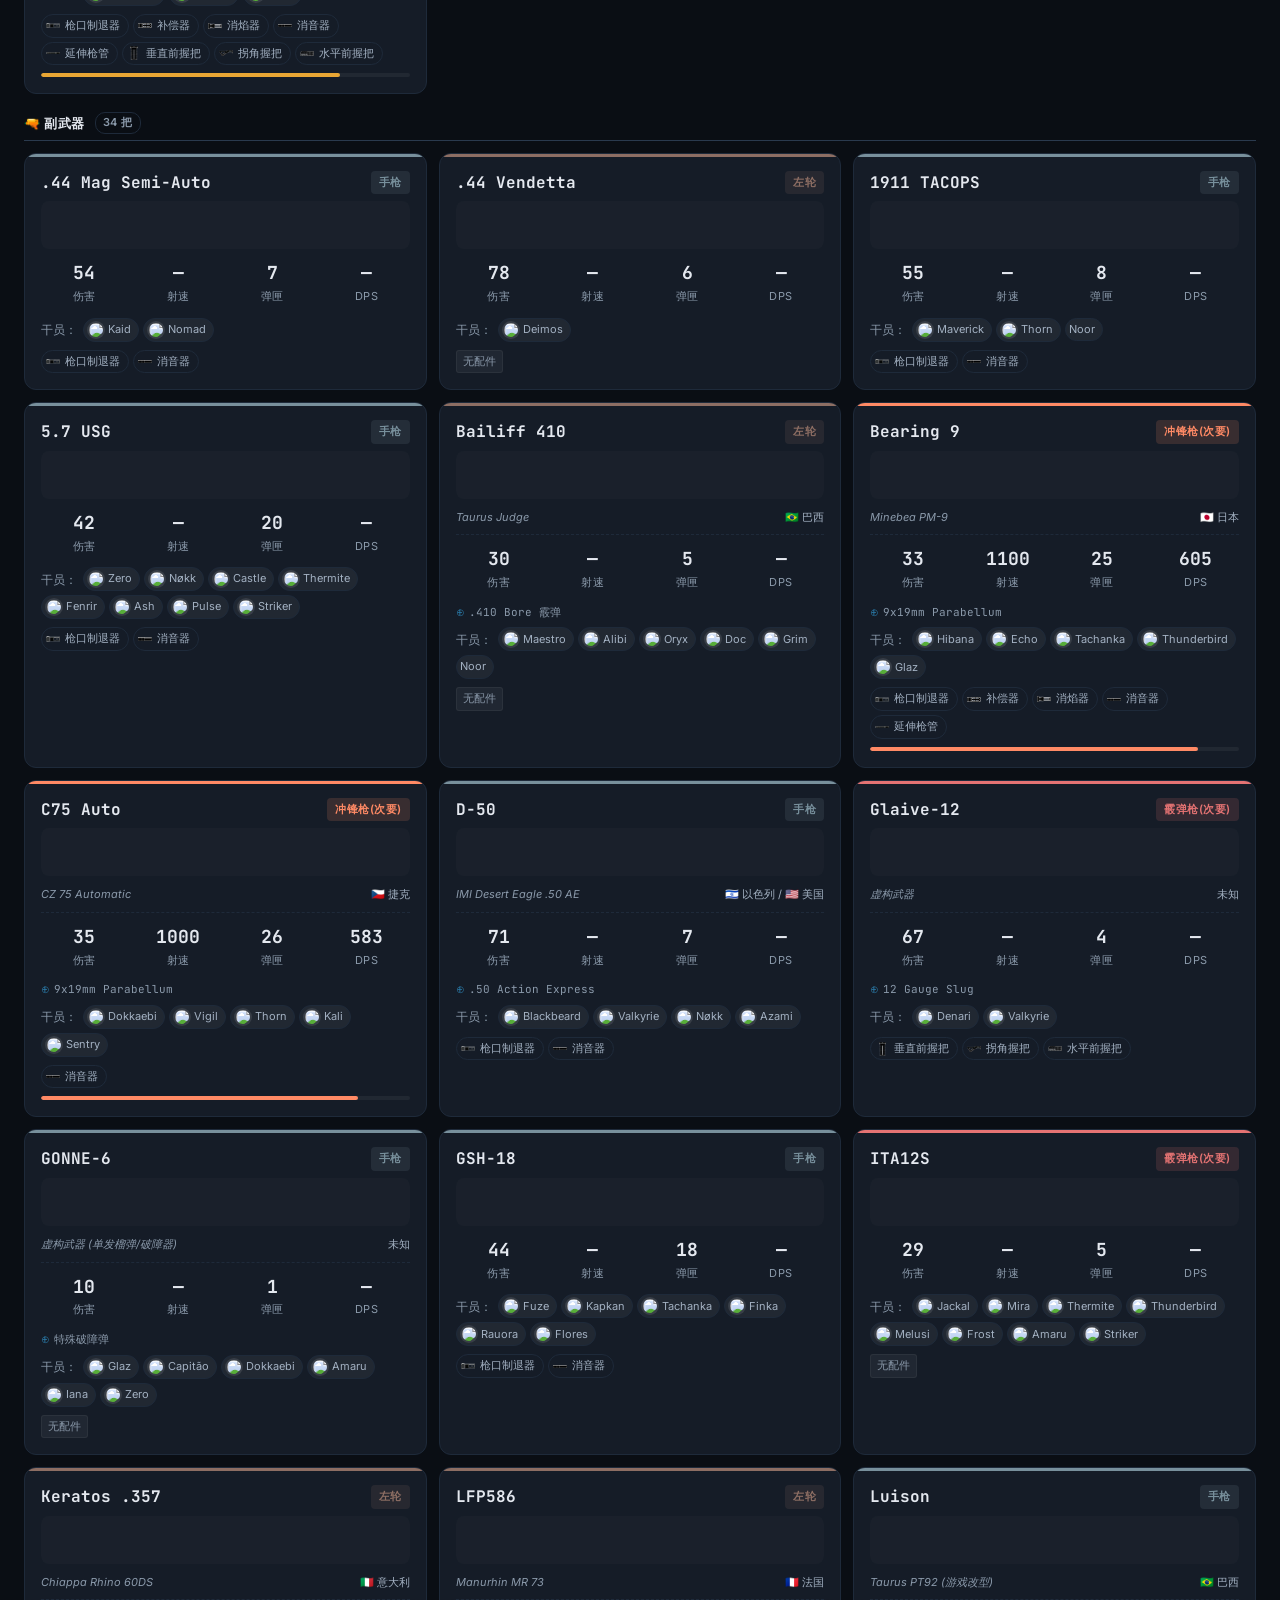
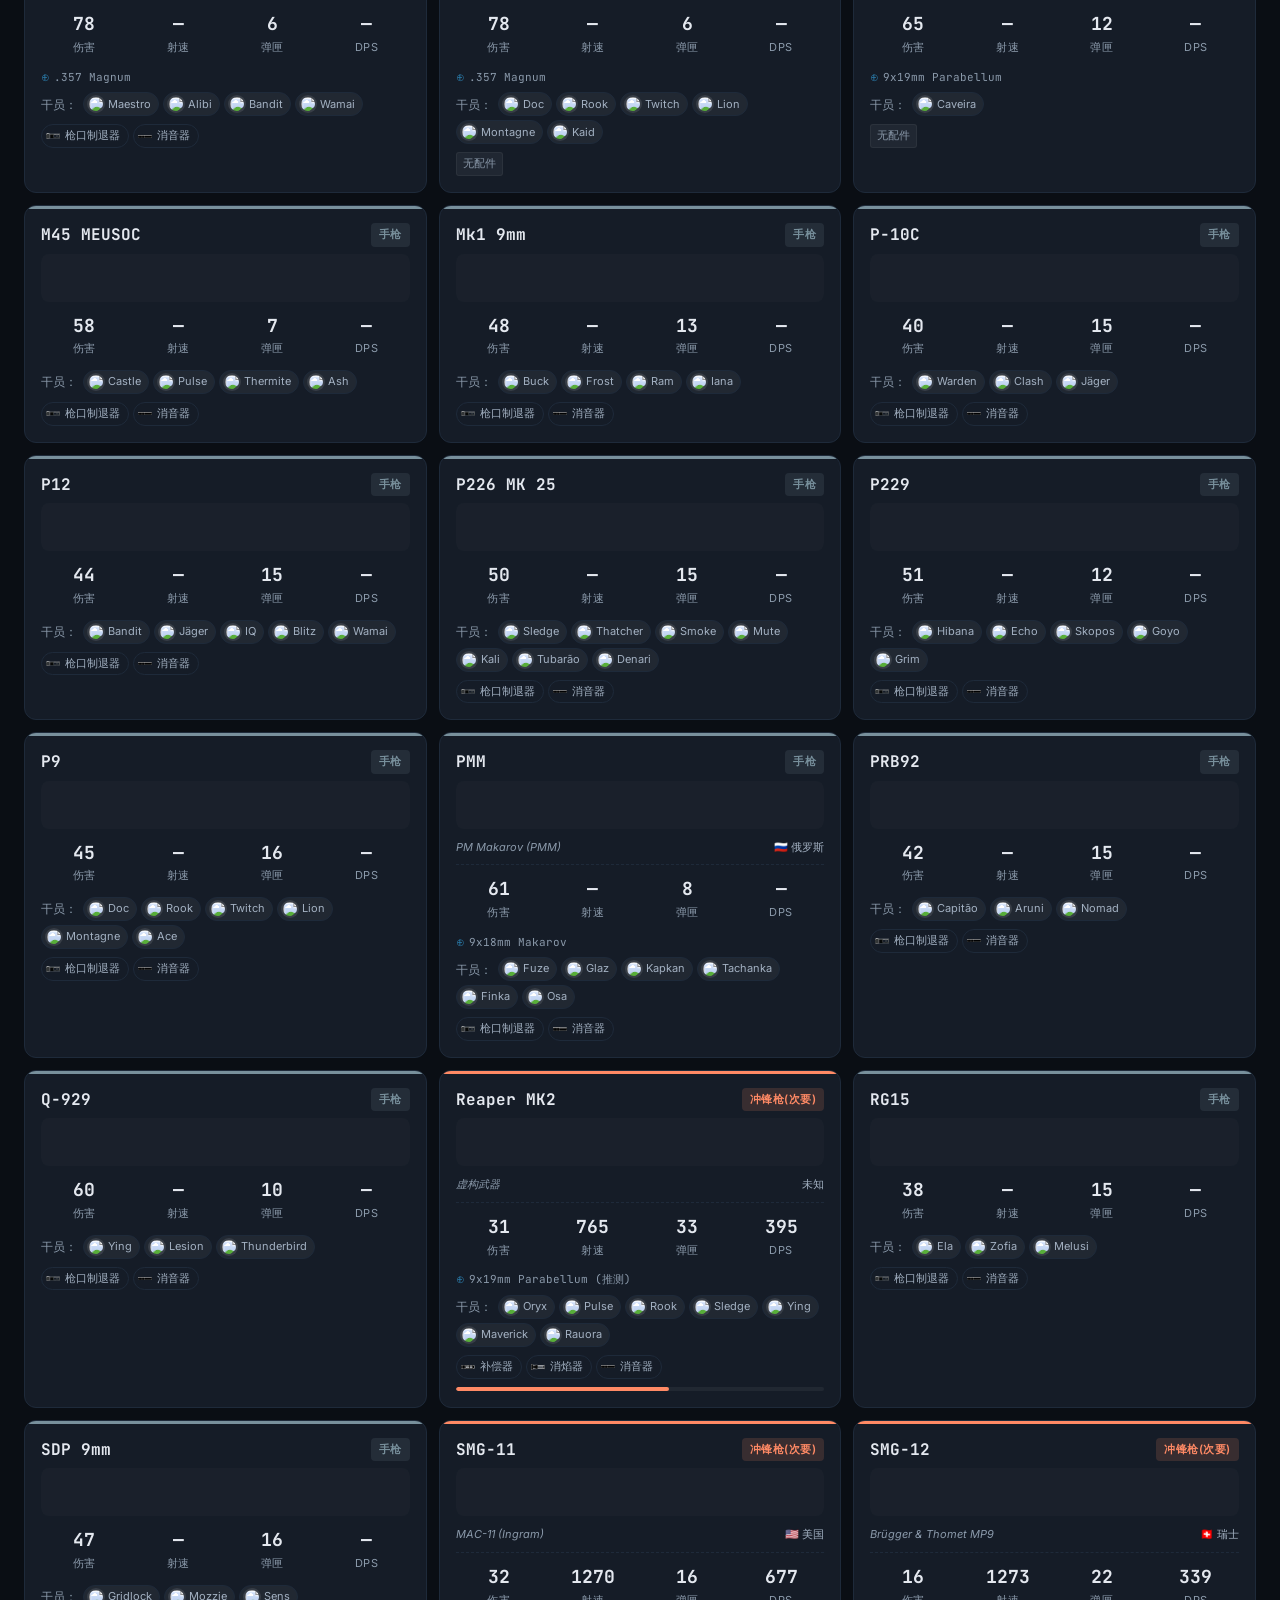
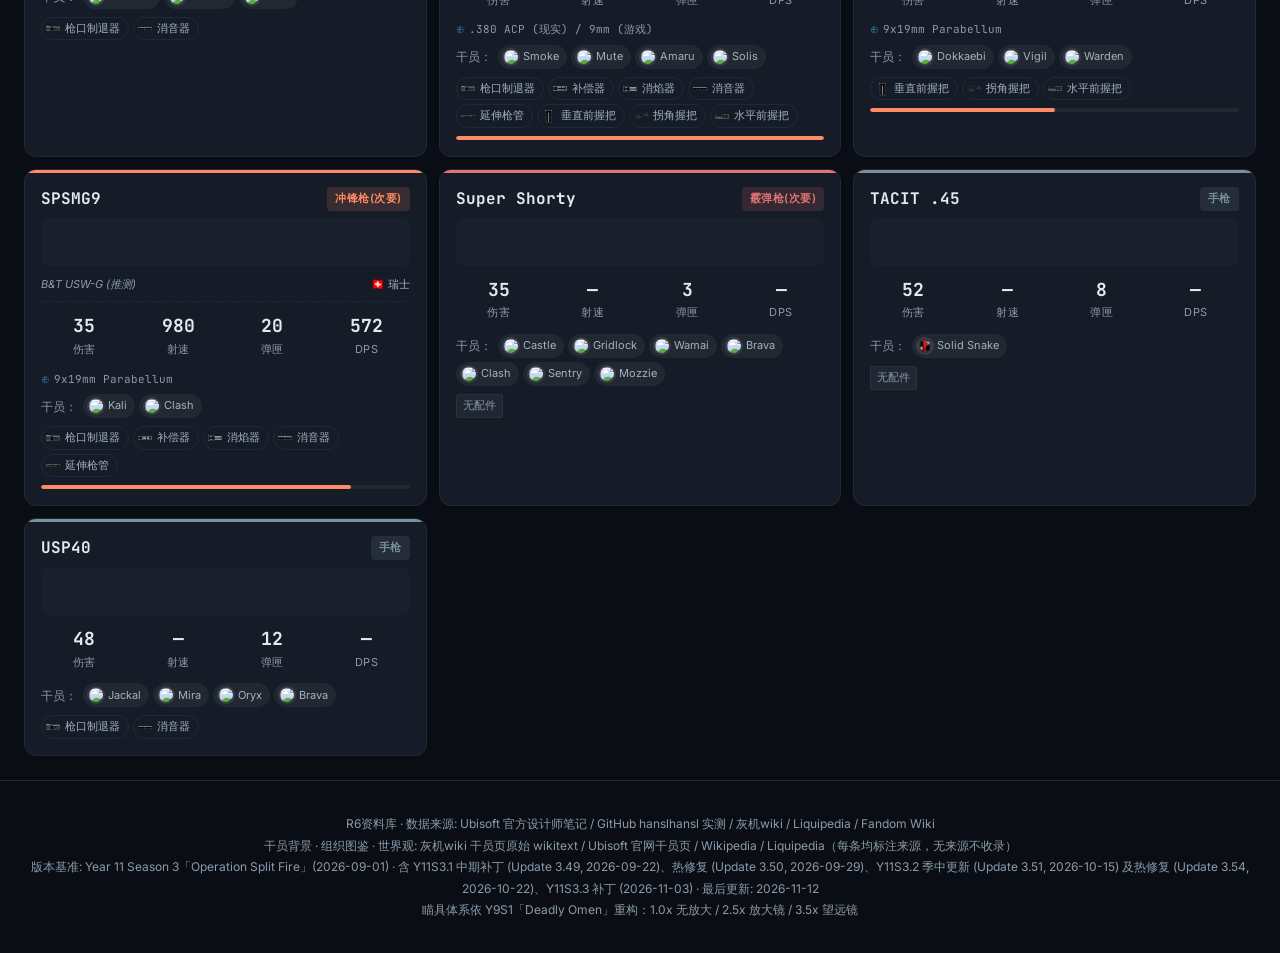
==== commit 661b99fe: "11/12 例行核查: Y11S4 揭晓面板定档 + 武器/配件零改动 - UPDATES 47 -> 48：新增 2026-11-09「Y11S4 揭晓面板定档 11/14 21:30 ET」 - " ====
--- a/index.html
+++ b/index.html
@@ -226,7 +226,7 @@
     <footer class="footer">
         <p>R6资料库 · 数据来源: Ubisoft 官方设计师笔记 / GitHub hanslhansl 实测 / 灰机wiki / Liquipedia / Fandom Wiki</p>
         <p>干员背景 · 组织图鉴 · 世界观: 灰机wiki 干员页原始 wikitext / Ubisoft 官网干员页 / Wikipedia / Liquipedia（每条均标注来源，无来源不收录）</p>
-        <p>版本基准: Year 11 Season 3「Operation Split Fire」(2026-09-01) · 含 Y11S3.1 中期补丁 (Update 3.49, 2026-09-22)、热修复 (Update 3.50, 2026-09-29)、Y11S3.2 季中更新 (Update 3.51, 2026-10-15) 及热修复 (Update 3.54, 2026-10-22)、Y11S3.3 补丁 (2026-11-03) · 最后更新: 2026-11-09</p>
+        <p>版本基准: Year 11 Season 3「Operation Split Fire」(2026-09-01) · 含 Y11S3.1 中期补丁 (Update 3.49, 2026-09-22)、热修复 (Update 3.50, 2026-09-29)、Y11S3.2 季中更新 (Update 3.51, 2026-10-15) 及热修复 (Update 3.54, 2026-10-22)、Y11S3.3 补丁 (2026-11-03) · 最后更新: 2026-11-12</p>
         <p>瞄具体系依 Y9S1「Deadly Omen」重构：1.0x 无放大 / 2.5x 放大镜 / 3.5x 望远镜</p>
     </footer>
 
